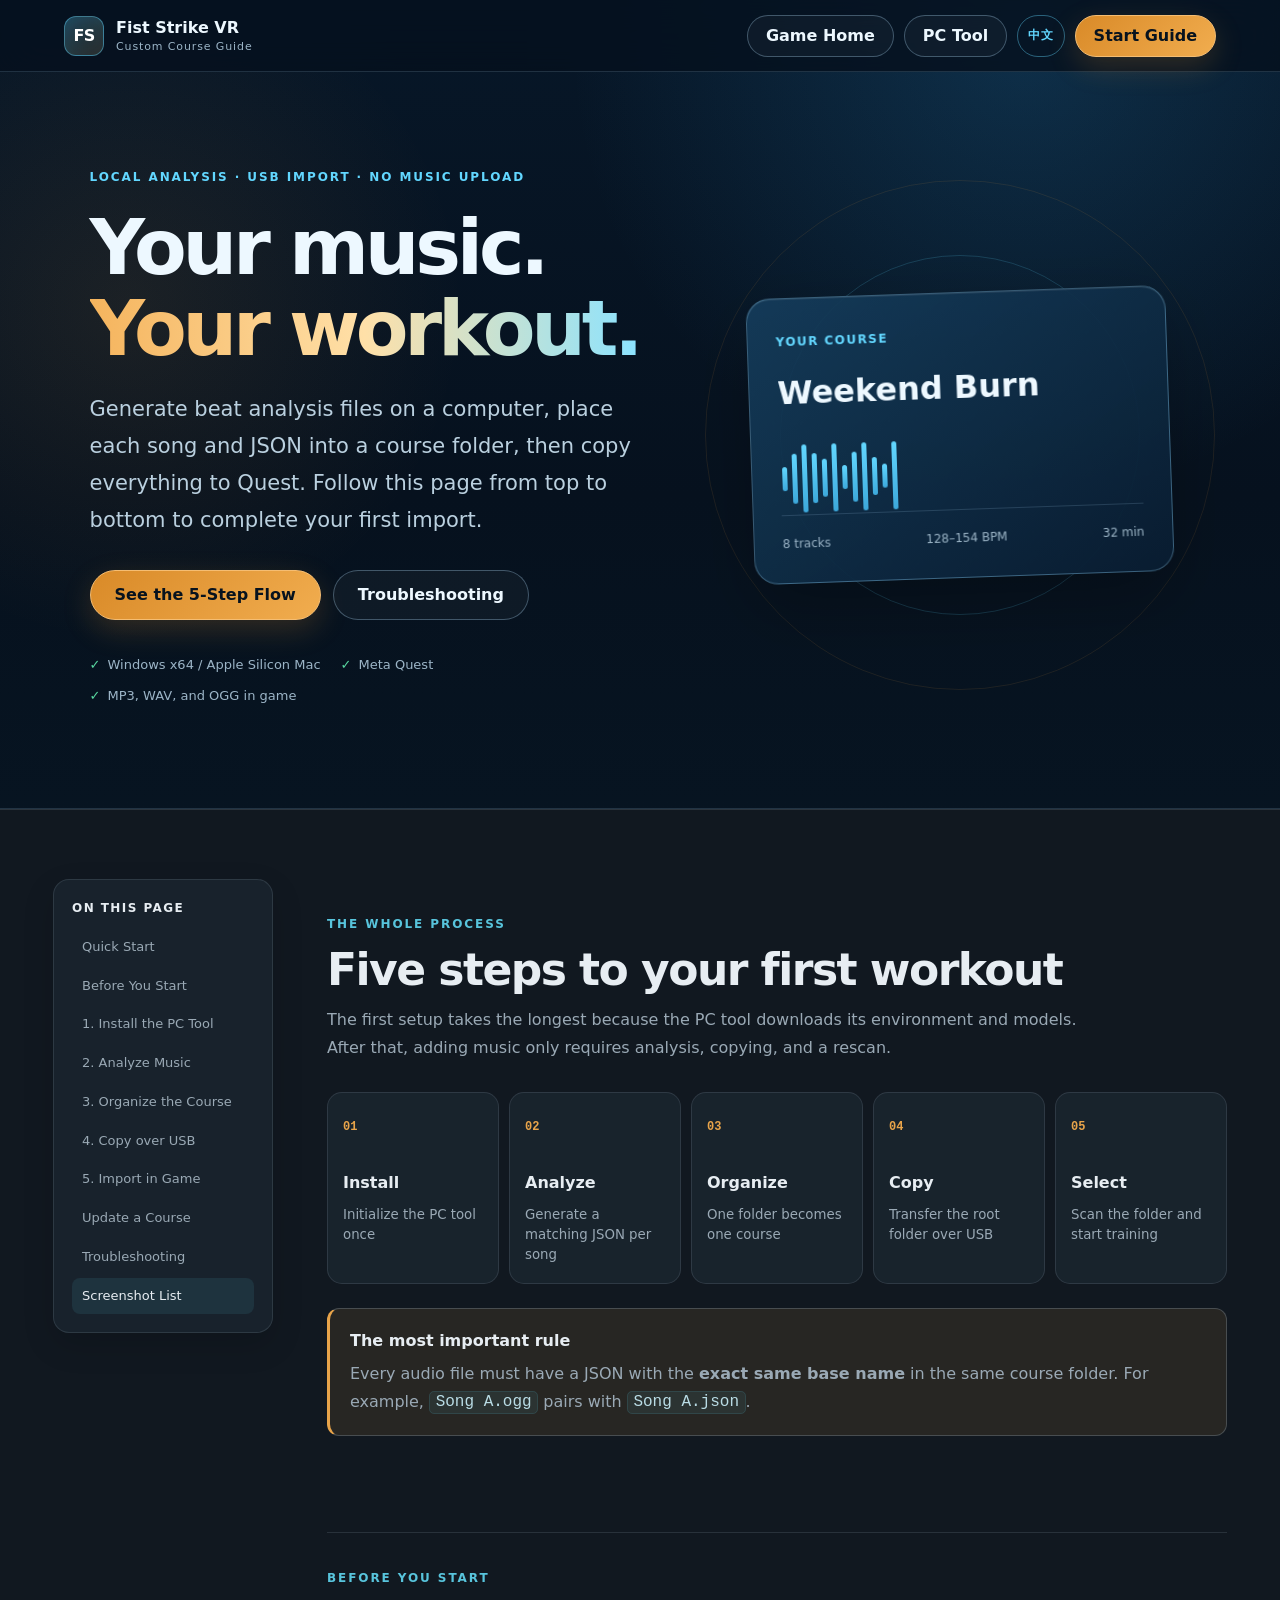
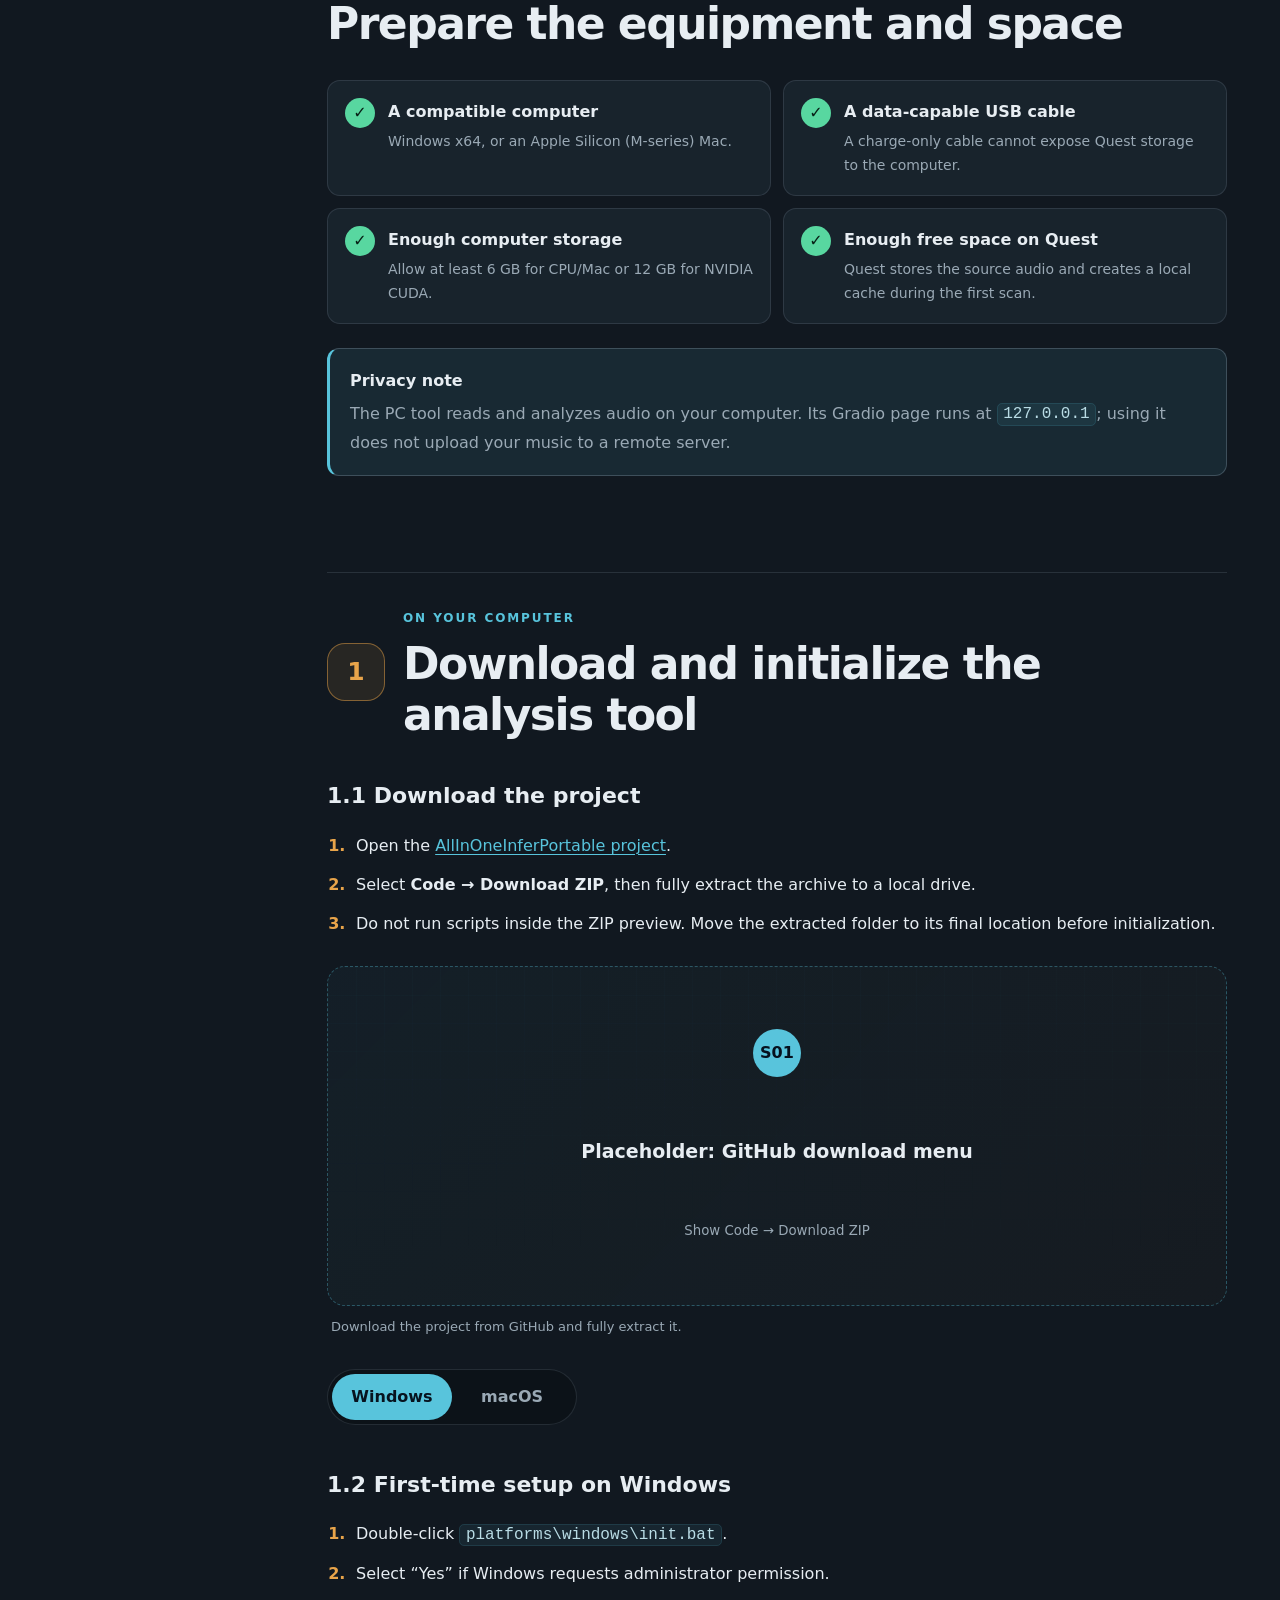
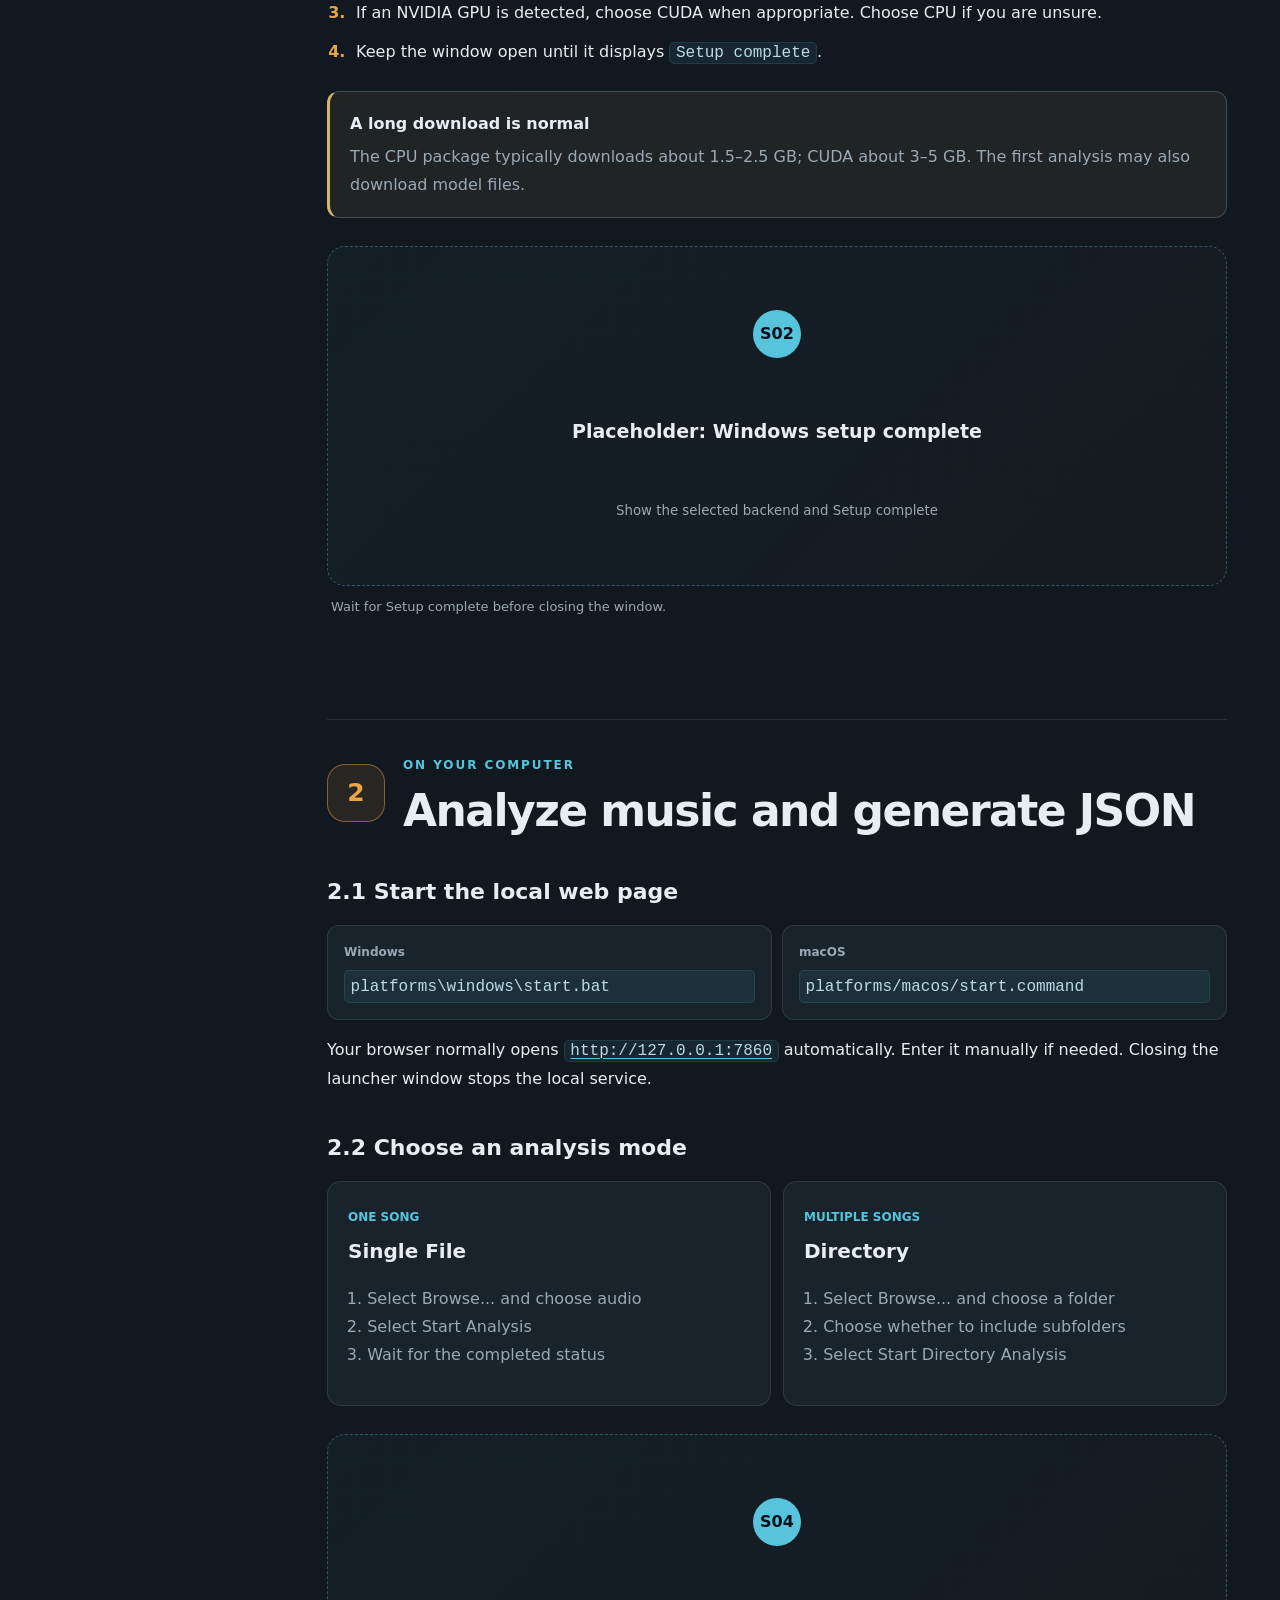
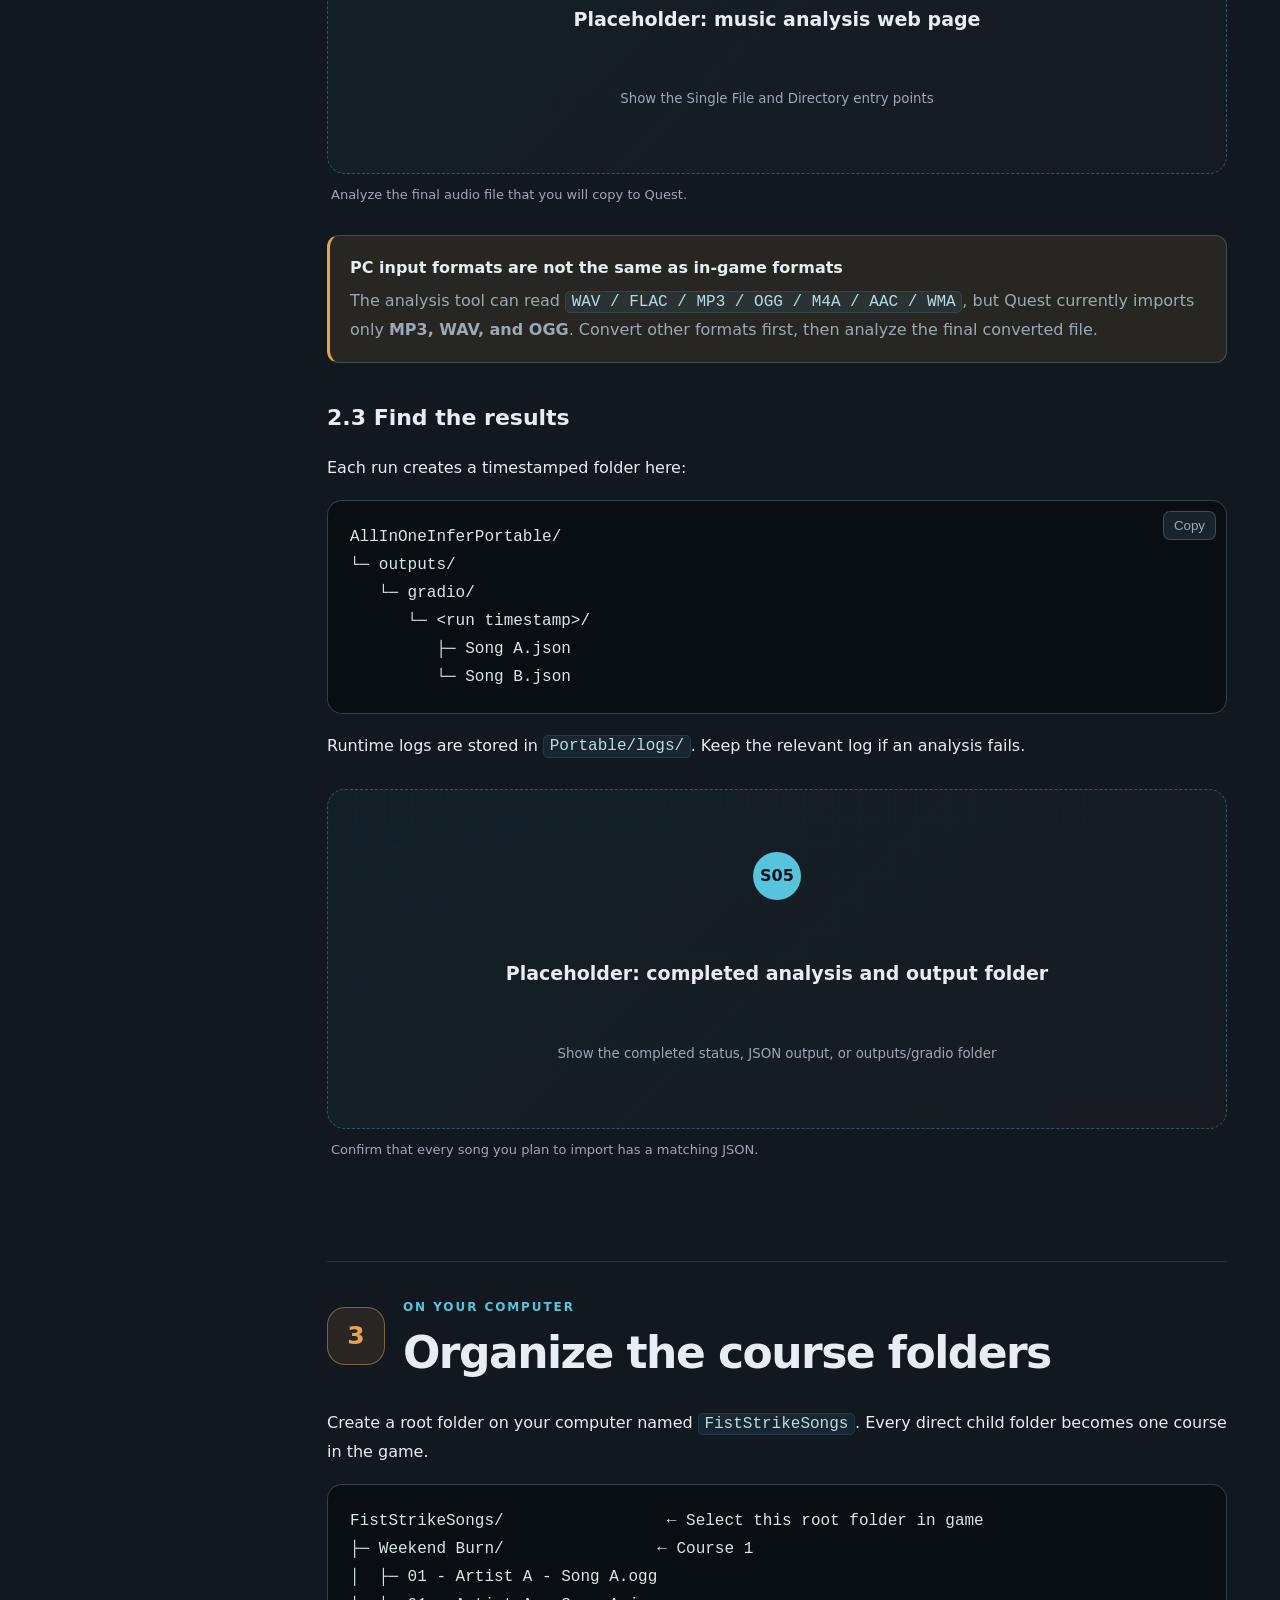
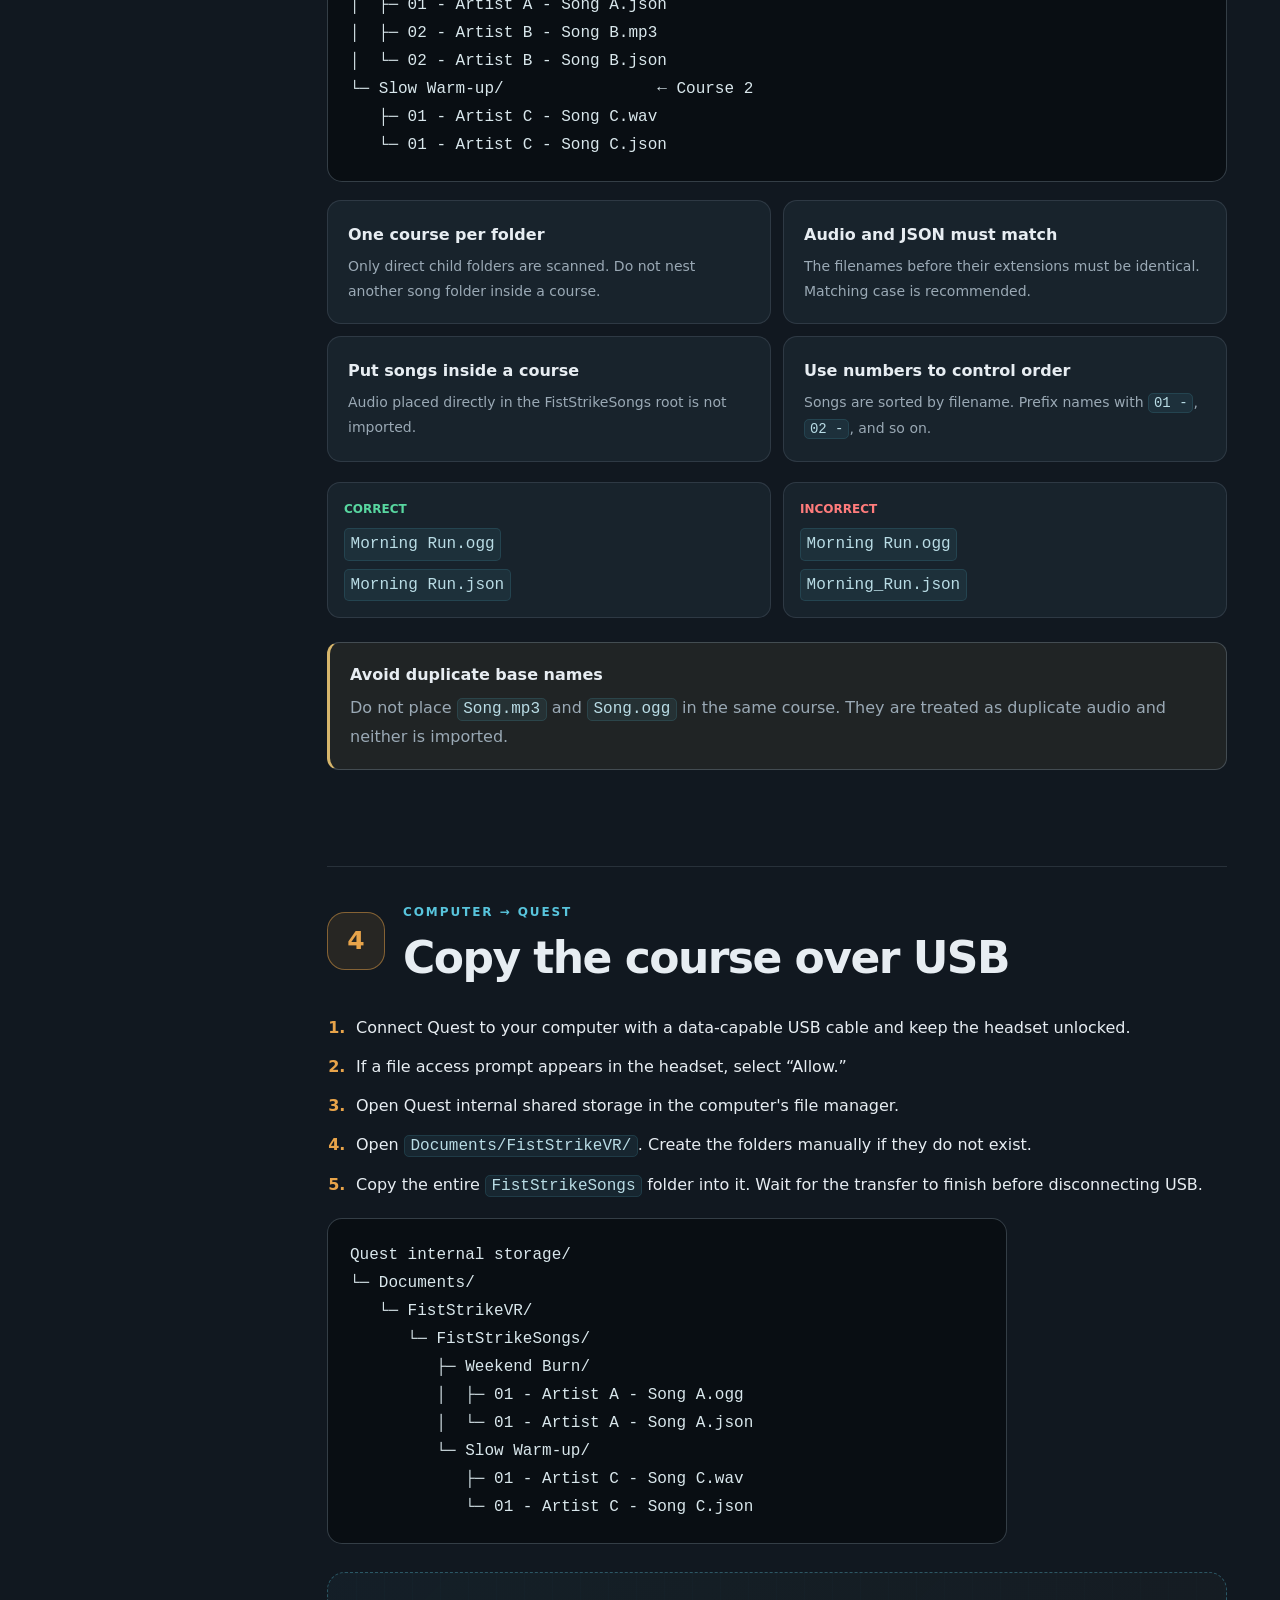
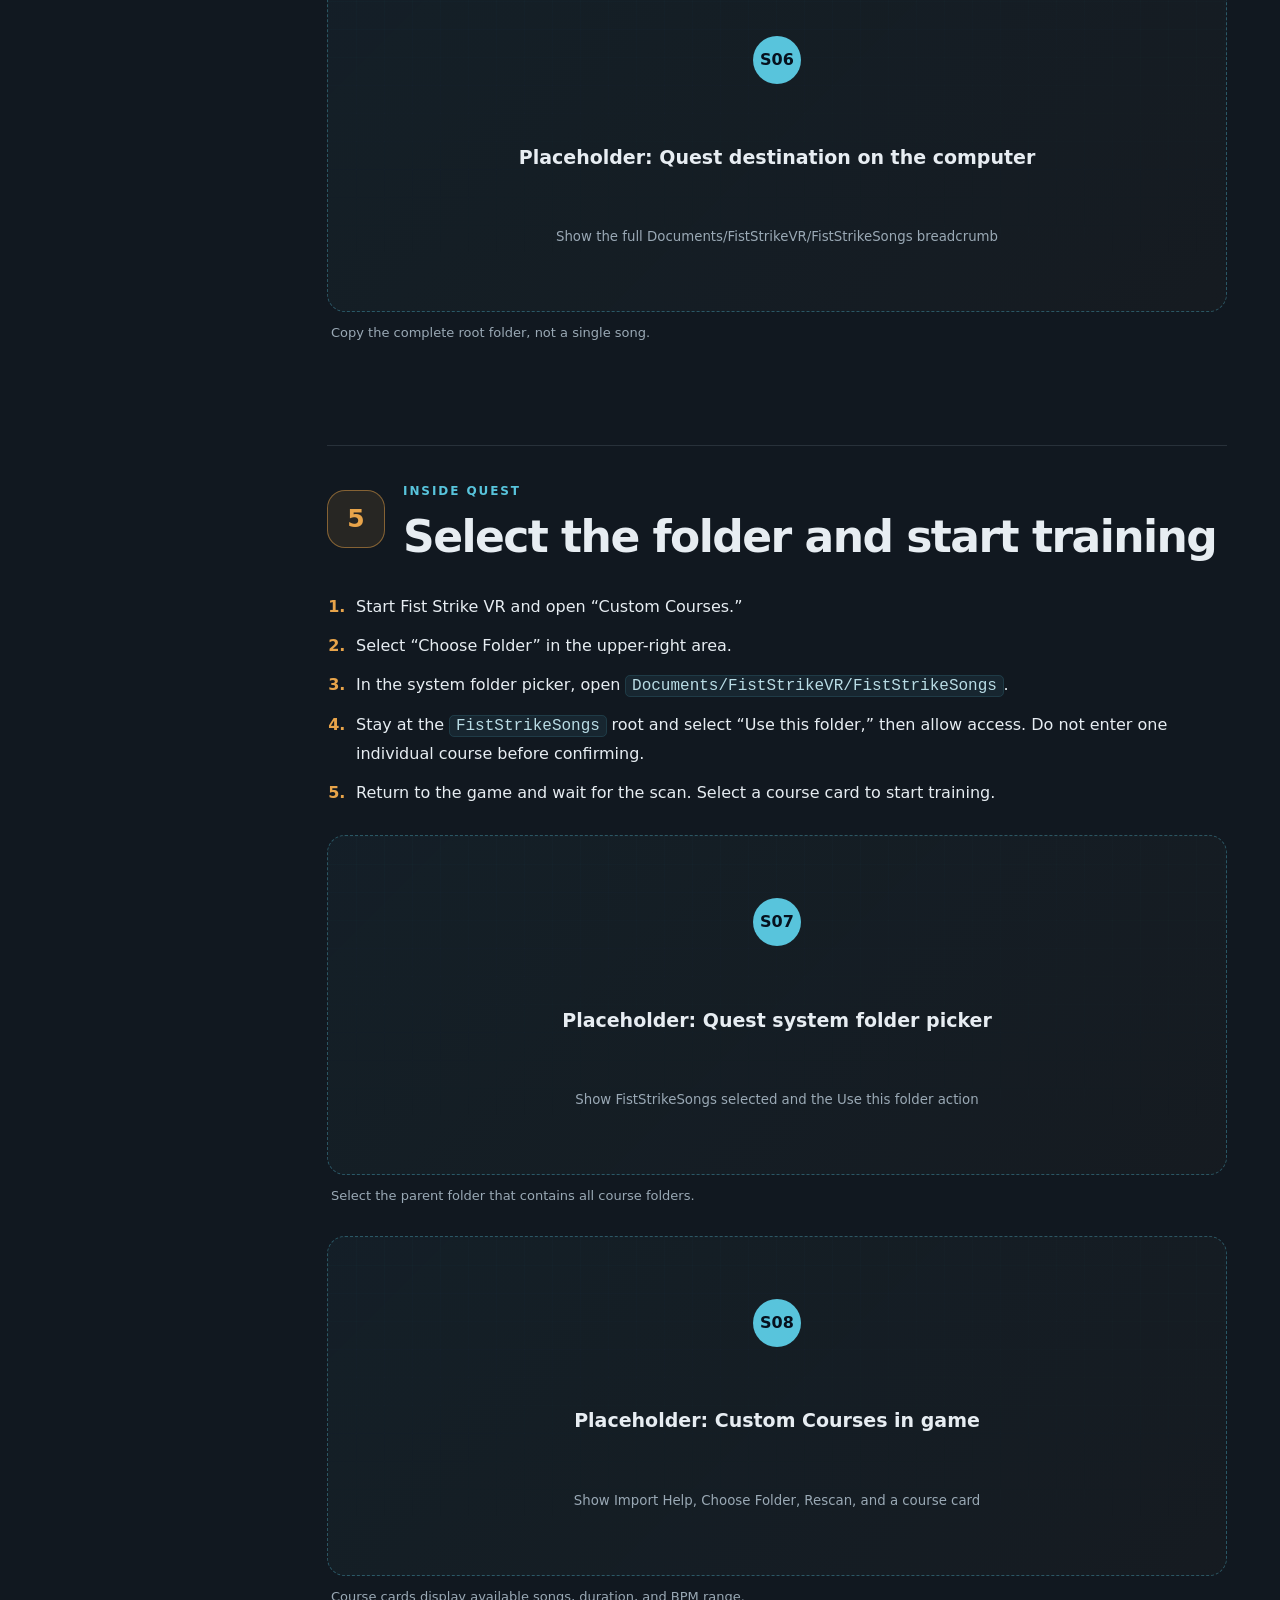
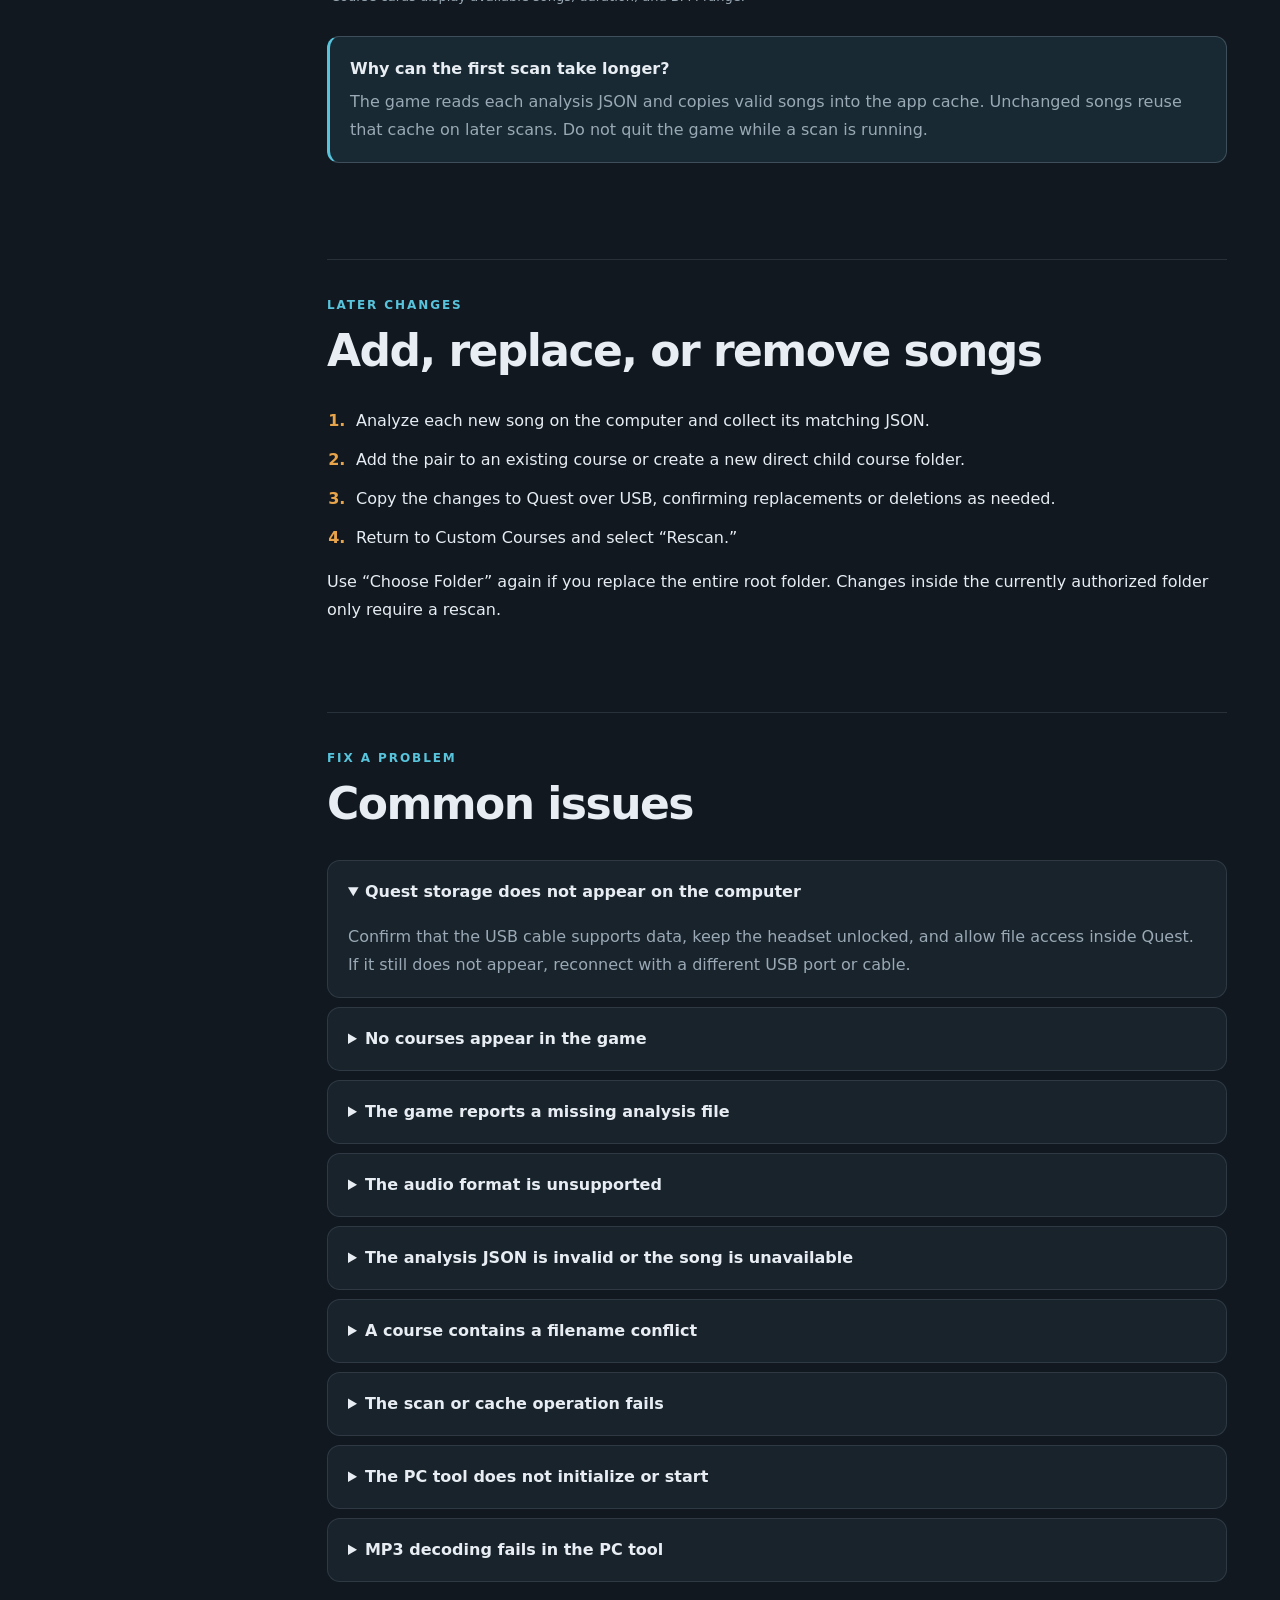
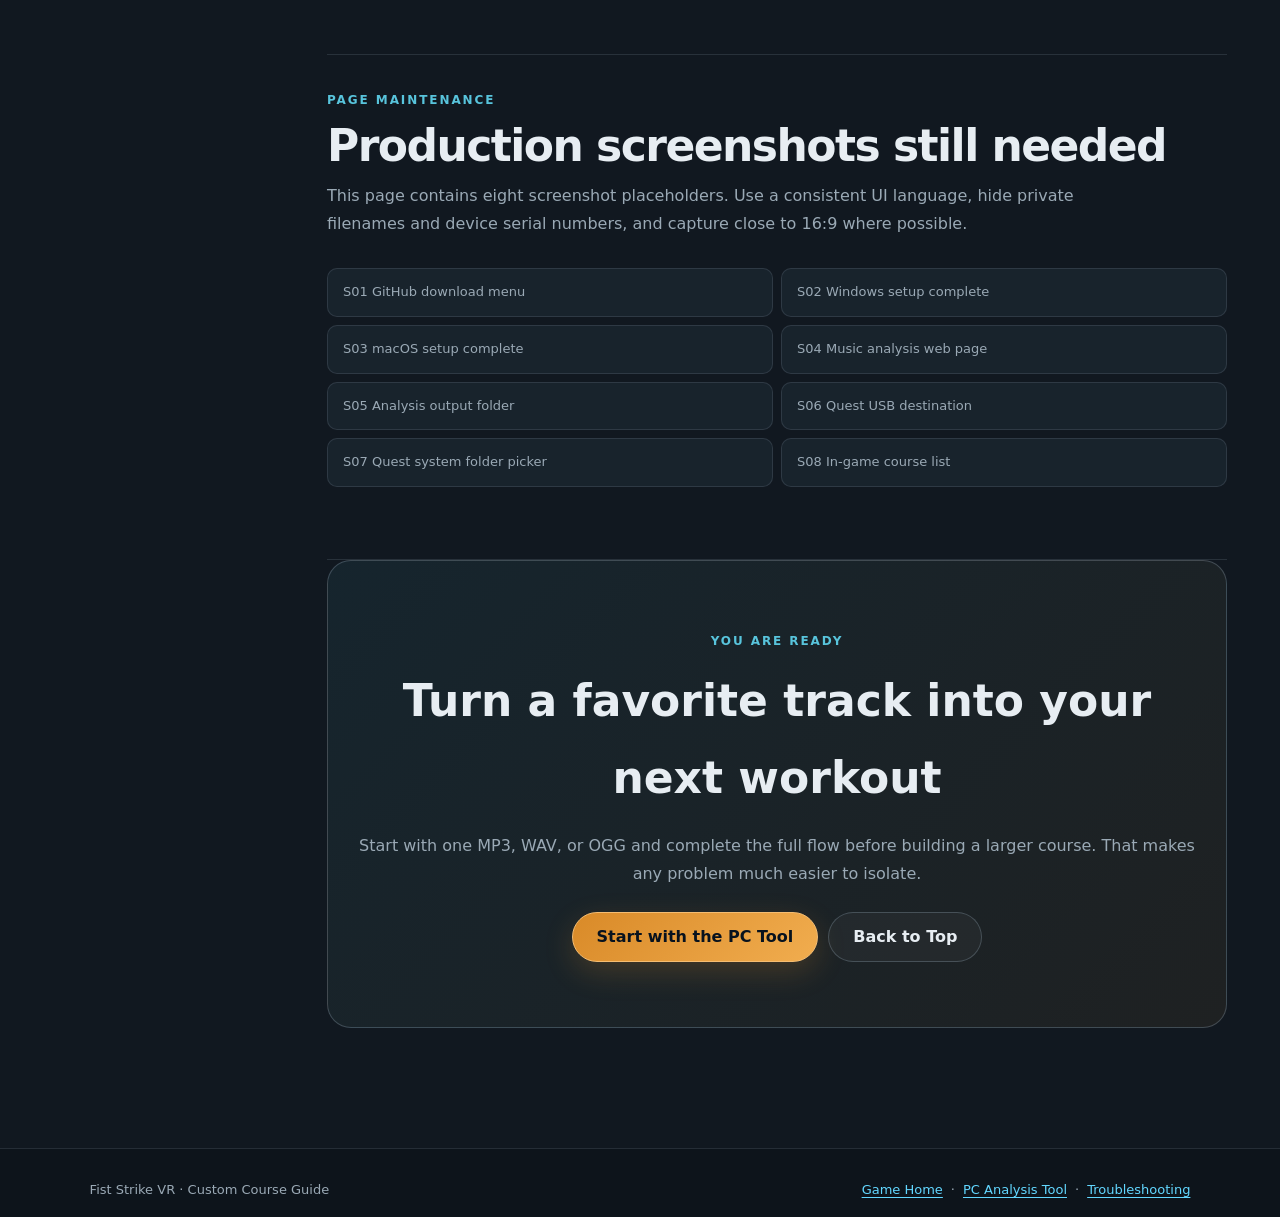
==== docs/diy/index.html @ 5584b910 "更换目录名" ====
<!doctype html>
<html lang="en">
<head>
  <meta charset="utf-8">
  <meta name="viewport" content="width=device-width, initial-scale=1">
  <meta name="theme-color" content="#071728">
  <meta name="description" content="The complete Fist Strike VR custom course guide: analyze music on a computer, organize a course, copy it to Quest over USB, and start training.">
  <meta property="og:title" content="Fist Strike VR Custom Course Guide">
  <meta property="og:description" content="Turn your own music into a Fist Strike VR boxing workout.">
  <meta property="og:type" content="website">
  <meta property="og:url" content="https://vic-gz.github.io/fsvr/diy/">
  <link rel="canonical" href="https://vic-gz.github.io/fsvr/diy/">
  <link rel="alternate" hreflang="en" href="https://vic-gz.github.io/fsvr/diy/">
  <link rel="alternate" hreflang="zh-CN" href="https://vic-gz.github.io/fsvr/diy/zh/">
  <link rel="alternate" hreflang="x-default" href="https://vic-gz.github.io/fsvr/diy/">
  <link rel="stylesheet" href="./styles.css">
  <noscript><style>.tab-panel[hidden]{display:block !important}.tab-list{display:none !important}</style></noscript>
  <title>Custom Course Guide · Fist Strike VR</title>
</head>
<body>
  <a class="skip-link" href="#main-content">Skip to content</a>

  <header class="site-header">
    <a class="brand" href="#top" aria-label="Back to the top">
      <span class="brand-mark" aria-hidden="true">FS</span>
      <span><strong>Fist Strike VR</strong><small>Custom Course Guide</small></span>
    </a>
    <nav class="header-actions" aria-label="Page actions">
      <a class="button button-ghost desktop-action" href="../">Game Home</a>
      <a class="button button-ghost desktop-action" href="https://github.com/vic-gz/AllInOneInferPortable" target="_blank" rel="noopener noreferrer">PC Tool</a>
      <a class="language-switch" href="./zh/" lang="zh-CN" hreflang="zh-CN" aria-label="切换到中文">中文</a>
      <a class="button button-primary" href="#quick-start">Start Guide</a>
    </nav>
  </header>

  <main id="main-content">
    <section class="hero" id="top">
      <div class="hero-copy">
        <span class="eyebrow">Local analysis · USB import · No music upload</span>
        <h1>Your music.<br><span>Your workout.</span></h1>
        <p>Generate beat analysis files on a computer, place each song and JSON into a course folder, then copy everything to Quest. Follow this page from top to bottom to complete your first import.</p>
        <div class="hero-actions">
          <a class="button button-primary button-large" href="#quick-start">See the 5-Step Flow</a>
          <a class="button button-ghost button-large" href="#troubleshooting">Troubleshooting</a>
        </div>
        <ul class="hero-facts" aria-label="Requirements">
          <li>Windows x64 / Apple Silicon Mac</li>
          <li>Meta Quest</li>
          <li>MP3, WAV, and OGG in game</li>
        </ul>
      </div>
      <div class="hero-visual" aria-hidden="true">
        <div class="orbit orbit-one"></div><div class="orbit orbit-two"></div>
        <div class="hero-card">
          <span class="hero-card-label">YOUR COURSE</span><strong>Weekend Burn</strong>
          <div class="waveform"><i></i><i></i><i></i><i></i><i></i><i></i><i></i><i></i><i></i><i></i><i></i><i></i></div>
          <div class="hero-card-meta"><span>8 tracks</span><span>128–154 BPM</span><span>32 min</span></div>
        </div>
      </div>
    </section>

    <div class="page-shell">
      <aside class="toc" aria-label="Guide contents">
        <p class="toc-title">ON THIS PAGE</p>
        <a href="#quick-start">Quick Start</a><a href="#prepare">Before You Start</a>
        <a href="#install">1. Install the PC Tool</a><a href="#analyze">2. Analyze Music</a>
        <a href="#organize">3. Organize the Course</a><a href="#usb">4. Copy over USB</a>
        <a href="#quest">5. Import in Game</a><a href="#update">Update a Course</a>
        <a href="#troubleshooting">Troubleshooting</a><a href="#screenshots">Screenshot List</a>
      </aside>

      <article class="guide">
        <section class="guide-section" id="quick-start">
          <div class="section-heading">
            <span class="section-kicker">The whole process</span><h2>Five steps to your first workout</h2>
            <p>The first setup takes the longest because the PC tool downloads its environment and models. After that, adding music only requires analysis, copying, and a rescan.</p>
          </div>
          <ol class="flow-grid">
            <li><span>01</span><strong>Install</strong><small>Initialize the PC tool once</small></li>
            <li><span>02</span><strong>Analyze</strong><small>Generate a matching JSON per song</small></li>
            <li><span>03</span><strong>Organize</strong><small>One folder becomes one course</small></li>
            <li><span>04</span><strong>Copy</strong><small>Transfer the root folder over USB</small></li>
            <li><span>05</span><strong>Select</strong><small>Scan the folder and start training</small></li>
          </ol>
          <div class="callout callout-important"><strong>The most important rule</strong><p>Every audio file must have a JSON with the <b>exact same base name</b> in the same course folder. For example, <code>Song A.ogg</code> pairs with <code>Song A.json</code>.</p></div>
        </section>

        <section class="guide-section" id="prepare">
          <div class="section-heading"><span class="section-kicker">Before you start</span><h2>Prepare the equipment and space</h2></div>
          <div class="check-grid">
            <div class="check-card"><span>✓</span><div><strong>A compatible computer</strong><p>Windows x64, or an Apple Silicon (M-series) Mac.</p></div></div>
            <div class="check-card"><span>✓</span><div><strong>A data-capable USB cable</strong><p>A charge-only cable cannot expose Quest storage to the computer.</p></div></div>
            <div class="check-card"><span>✓</span><div><strong>Enough computer storage</strong><p>Allow at least 6 GB for CPU/Mac or 12 GB for NVIDIA CUDA.</p></div></div>
            <div class="check-card"><span>✓</span><div><strong>Enough free space on Quest</strong><p>Quest stores the source audio and creates a local cache during the first scan.</p></div></div>
          </div>
          <div class="callout"><strong>Privacy note</strong><p>The PC tool reads and analyzes audio on your computer. Its Gradio page runs at <code>127.0.0.1</code>; using it does not upload your music to a remote server.</p></div>
        </section>

        <section class="guide-section" id="install">
          <div class="section-heading numbered-heading"><span class="step-number">1</span><div><span class="section-kicker">On your computer</span><h2>Download and initialize the analysis tool</h2></div></div>
          <h3>1.1 Download the project</h3>
          <ol class="steps">
            <li>Open the <a href="https://github.com/vic-gz/AllInOneInferPortable" target="_blank" rel="noopener noreferrer">AllInOneInferPortable project</a>.</li>
            <li>Select <b>Code → Download ZIP</b>, then fully extract the archive to a local drive.</li>
            <li>Do not run scripts inside the ZIP preview. Move the extracted folder to its final location before initialization.</li>
          </ol>
          <figure class="shot-placeholder" data-shot="S01"><div><span>S01</span><strong>Placeholder: GitHub download menu</strong><small>Show Code → Download ZIP</small></div><figcaption>Download the project from GitHub and fully extract it.</figcaption></figure>

          <div class="platform-tabs" data-tabs>
            <div class="tab-list" role="tablist" aria-label="Choose a computer platform">
              <button class="tab-button is-active" type="button" role="tab" aria-selected="true" data-tab="windows">Windows</button>
              <button class="tab-button" type="button" role="tab" aria-selected="false" data-tab="macos">macOS</button>
            </div>
            <div class="tab-panel is-active" role="tabpanel" data-panel="windows">
              <h3>1.2 First-time setup on Windows</h3>
              <ol class="steps">
                <li>Double-click <code>platforms\windows\init.bat</code>.</li>
                <li>Select “Yes” if Windows requests administrator permission.</li>
                <li>If an NVIDIA GPU is detected, choose CUDA when appropriate. Choose CPU if you are unsure.</li>
                <li>Keep the window open until it displays <code>Setup complete</code>.</li>
              </ol>
              <div class="callout callout-warning"><strong>A long download is normal</strong><p>The CPU package typically downloads about 1.5–2.5 GB; CUDA about 3–5 GB. The first analysis may also download model files.</p></div>
              <figure class="shot-placeholder" data-shot="S02"><div><span>S02</span><strong>Placeholder: Windows setup complete</strong><small>Show the selected backend and Setup complete</small></div><figcaption>Wait for Setup complete before closing the window.</figcaption></figure>
            </div>
            <div class="tab-panel" role="tabpanel" data-panel="macos" hidden>
              <h3>1.2 First-time setup on macOS</h3>
              <p>Only Apple Silicon (M-series) Macs are supported. Open Terminal in the project folder and run:</p>
              <div class="code-block"><pre><code>chmod +x platforms/macos/init.command platforms/macos/start.command
./platforms/macos/init.command</code></pre><button class="copy-button" type="button" data-copy>Copy</button></div>
              <p>If Gatekeeper blocks the script, right-click <code>init.command</code> in Finder, select “Open,” and confirm once. Wait for <code>Setup complete</code>.</p>
              <figure class="shot-placeholder" data-shot="S03"><div><span>S03</span><strong>Placeholder: macOS setup complete</strong><small>Show the Terminal command and Setup complete</small></div><figcaption>Apple Silicon Macs use MPS acceleration when available.</figcaption></figure>
            </div>
          </div>
        </section>

        <section class="guide-section" id="analyze">
          <div class="section-heading numbered-heading"><span class="step-number">2</span><div><span class="section-kicker">On your computer</span><h2>Analyze music and generate JSON</h2></div></div>
          <h3>2.1 Start the local web page</h3>
          <div class="command-grid"><div><span>Windows</span><code>platforms\windows\start.bat</code></div><div><span>macOS</span><code>platforms/macos/start.command</code></div></div>
          <p>Your browser normally opens <a href="http://127.0.0.1:7860" target="_blank" rel="noopener noreferrer"><code>http://127.0.0.1:7860</code></a> automatically. Enter it manually if needed. Closing the launcher window stops the local service.</p>
          <h3>2.2 Choose an analysis mode</h3>
          <div class="choice-grid">
            <div class="choice-card"><span>ONE SONG</span><h4>Single File</h4><ol><li>Select Browse... and choose audio</li><li>Select Start Analysis</li><li>Wait for the completed status</li></ol></div>
            <div class="choice-card"><span>MULTIPLE SONGS</span><h4>Directory</h4><ol><li>Select Browse... and choose a folder</li><li>Choose whether to include subfolders</li><li>Select Start Directory Analysis</li></ol></div>
          </div>
          <figure class="shot-placeholder" data-shot="S04"><div><span>S04</span><strong>Placeholder: music analysis web page</strong><small>Show the Single File and Directory entry points</small></div><figcaption>Analyze the final audio file that you will copy to Quest.</figcaption></figure>
          <div class="callout callout-important"><strong>PC input formats are not the same as in-game formats</strong><p>The analysis tool can read <code>WAV / FLAC / MP3 / OGG / M4A / AAC / WMA</code>, but Quest currently imports only <b>MP3, WAV, and OGG</b>. Convert other formats first, then analyze the final converted file.</p></div>
          <h3>2.3 Find the results</h3>
          <p>Each run creates a timestamped folder here:</p>
          <div class="code-block"><pre><code>AllInOneInferPortable/
└─ outputs/
   └─ gradio/
      └─ &lt;run timestamp&gt;/
         ├─ Song A.json
         └─ Song B.json</code></pre><button class="copy-button" type="button" data-copy>Copy</button></div>
          <p>Runtime logs are stored in <code>Portable/logs/</code>. Keep the relevant log if an analysis fails.</p>
          <figure class="shot-placeholder" data-shot="S05"><div><span>S05</span><strong>Placeholder: completed analysis and output folder</strong><small>Show the completed status, JSON output, or outputs/gradio folder</small></div><figcaption>Confirm that every song you plan to import has a matching JSON.</figcaption></figure>
        </section>

        <section class="guide-section" id="organize">
          <div class="section-heading numbered-heading"><span class="step-number">3</span><div><span class="section-kicker">On your computer</span><h2>Organize the course folders</h2></div></div>
          <p>Create a root folder on your computer named <code>FistStrikeSongs</code>. Every direct child folder becomes one course in the game.</p>
          <div class="tree-card" aria-label="Correct course folder example"><pre><code>FistStrikeSongs/                 ← Select this root folder in game
├─ Weekend Burn/                ← Course 1
│  ├─ 01 - Artist A - Song A.ogg
│  ├─ 01 - Artist A - Song A.json
│  ├─ 02 - Artist B - Song B.mp3
│  └─ 02 - Artist B - Song B.json
└─ Slow Warm-up/                ← Course 2
   ├─ 01 - Artist C - Song C.wav
   └─ 01 - Artist C - Song C.json</code></pre></div>
          <div class="rules-grid">
            <div><b>One course per folder</b><p>Only direct child folders are scanned. Do not nest another song folder inside a course.</p></div>
            <div><b>Audio and JSON must match</b><p>The filenames before their extensions must be identical. Matching case is recommended.</p></div>
            <div><b>Put songs inside a course</b><p>Audio placed directly in the FistStrikeSongs root is not imported.</p></div>
            <div><b>Use numbers to control order</b><p>Songs are sorted by filename. Prefix names with <code>01 -</code>, <code>02 -</code>, and so on.</p></div>
          </div>
          <div class="compare-grid"><div class="compare good"><span>CORRECT</span><code>Morning Run.ogg</code><code>Morning Run.json</code></div><div class="compare bad"><span>INCORRECT</span><code>Morning Run.ogg</code><code>Morning_Run.json</code></div></div>
          <div class="callout callout-warning"><strong>Avoid duplicate base names</strong><p>Do not place <code>Song.mp3</code> and <code>Song.ogg</code> in the same course. They are treated as duplicate audio and neither is imported.</p></div>
        </section>

        <section class="guide-section" id="usb">
          <div class="section-heading numbered-heading"><span class="step-number">4</span><div><span class="section-kicker">Computer → Quest</span><h2>Copy the course over USB</h2></div></div>
          <ol class="steps">
            <li>Connect Quest to your computer with a data-capable USB cable and keep the headset unlocked.</li>
            <li>If a file access prompt appears in the headset, select “Allow.”</li>
            <li>Open Quest internal shared storage in the computer's file manager.</li>
            <li>Open <code>Documents/FistStrikeVR/</code>. Create the folders manually if they do not exist.</li>
            <li>Copy the entire <code>FistStrikeSongs</code> folder into it. Wait for the transfer to finish before disconnecting USB.</li>
          </ol>
          <div class="tree-card compact" aria-label="Target folder on Quest"><pre><code>Quest internal storage/
└─ Documents/
   └─ FistStrikeVR/
      └─ FistStrikeSongs/
         ├─ Weekend Burn/
         │  ├─ 01 - Artist A - Song A.ogg
         │  └─ 01 - Artist A - Song A.json
         └─ Slow Warm-up/
            ├─ 01 - Artist C - Song C.wav
            └─ 01 - Artist C - Song C.json</code></pre></div>
          <figure class="shot-placeholder" data-shot="S06"><div><span>S06</span><strong>Placeholder: Quest destination on the computer</strong><small>Show the full Documents/FistStrikeVR/FistStrikeSongs breadcrumb</small></div><figcaption>Copy the complete root folder, not a single song.</figcaption></figure>
        </section>

        <section class="guide-section" id="quest">
          <div class="section-heading numbered-heading"><span class="step-number">5</span><div><span class="section-kicker">Inside Quest</span><h2>Select the folder and start training</h2></div></div>
          <ol class="steps">
            <li>Start Fist Strike VR and open “Custom Courses.”</li>
            <li>Select “Choose Folder” in the upper-right area.</li>
            <li>In the system folder picker, open <code>Documents/FistStrikeVR/FistStrikeSongs</code>.</li>
            <li>Stay at the <code>FistStrikeSongs</code> root and select “Use this folder,” then allow access. Do not enter one individual course before confirming.</li>
            <li>Return to the game and wait for the scan. Select a course card to start training.</li>
          </ol>
          <figure class="shot-placeholder" data-shot="S07"><div><span>S07</span><strong>Placeholder: Quest system folder picker</strong><small>Show FistStrikeSongs selected and the Use this folder action</small></div><figcaption>Select the parent folder that contains all course folders.</figcaption></figure>
          <figure class="shot-placeholder" data-shot="S08"><div><span>S08</span><strong>Placeholder: Custom Courses in game</strong><small>Show Import Help, Choose Folder, Rescan, and a course card</small></div><figcaption>Course cards display available songs, duration, and BPM range.</figcaption></figure>
          <div class="callout"><strong>Why can the first scan take longer?</strong><p>The game reads each analysis JSON and copies valid songs into the app cache. Unchanged songs reuse that cache on later scans. Do not quit the game while a scan is running.</p></div>
        </section>

        <section class="guide-section" id="update">
          <div class="section-heading"><span class="section-kicker">Later changes</span><h2>Add, replace, or remove songs</h2></div>
          <ol class="steps"><li>Analyze each new song on the computer and collect its matching JSON.</li><li>Add the pair to an existing course or create a new direct child course folder.</li><li>Copy the changes to Quest over USB, confirming replacements or deletions as needed.</li><li>Return to Custom Courses and select “Rescan.”</li></ol>
          <p>Use “Choose Folder” again if you replace the entire root folder. Changes inside the currently authorized folder only require a rescan.</p>
        </section>

        <section class="guide-section" id="troubleshooting">
          <div class="section-heading"><span class="section-kicker">Fix a problem</span><h2>Common issues</h2></div>
          <div class="faq-list">
            <details open><summary>Quest storage does not appear on the computer</summary><div><p>Confirm that the USB cable supports data, keep the headset unlocked, and allow file access inside Quest. If it still does not appear, reconnect with a different USB port or cable.</p></div></details>
            <details><summary>No courses appear in the game</summary><div><p>Confirm that you selected the <code>FistStrikeSongs</code> root and that it contains at least one direct child course folder. Songs at the root and deeper nested folders are not scanned.</p></div></details>
            <details><summary>The game reports a missing analysis file</summary><div><p>Audio and JSON must be in the same course folder with exactly matching base names. For example, <code>Song.mp3</code> must pair with <code>Song.json</code>.</p></div></details>
            <details><summary>The audio format is unsupported</summary><div><p>Quest currently supports MP3, WAV, and OGG. Convert the source audio to one of these formats, then generate a new JSON from the converted file.</p></div></details>
            <details><summary>The analysis JSON is invalid or the song is unavailable</summary><div><p>Delete the old JSON and analyze the audio again with the latest PC tool. Do not edit JSON manually. Generate a new JSON whenever the audio file changes.</p></div></details>
            <details><summary>A course contains a filename conflict</summary><div><p>Two audio files cannot share one base name, even with different formats. Rename the audio files and generate new matching JSON files.</p></div></details>
            <details><summary>The scan or cache operation fails</summary><div><p>Check free space on Quest, confirm the USB copy completed, and scan again. If needed, test with a smaller course first.</p></div></details>
            <details><summary>The PC tool does not initialize or start</summary><div><p>Run the platform's initialization script again, then check your network, disk space, and <code>Portable/logs/</code>. For WinError 5, check UAC, Windows Security, and antivirus software. On macOS, run <code>chmod +x platforms/macos/*.command</code> again.</p></div></details>
            <details><summary>MP3 decoding fails in the PC tool</summary><div><p>Install FFmpeg, or convert the audio to WAV/OGG before analyzing it. Do not download individual DLL files from unofficial websites.</p></div></details>
          </div>
        </section>

        <section class="guide-section screenshot-section" id="screenshots">
          <div class="section-heading"><span class="section-kicker">Page maintenance</span><h2>Production screenshots still needed</h2><p>This page contains eight screenshot placeholders. Use a consistent UI language, hide private filenames and device serial numbers, and capture close to 16:9 where possible.</p></div>
          <div class="shot-list"><span>S01 GitHub download menu</span><span>S02 Windows setup complete</span><span>S03 macOS setup complete</span><span>S04 Music analysis web page</span><span>S05 Analysis output folder</span><span>S06 Quest USB destination</span><span>S07 Quest system folder picker</span><span>S08 In-game course list</span></div>
        </section>

        <section class="guide-section final-cta">
          <span class="section-kicker">You are ready</span><h2>Turn a favorite track into your next workout</h2>
          <p>Start with one MP3, WAV, or OGG and complete the full flow before building a larger course. That makes any problem much easier to isolate.</p>
          <div><a class="button button-primary button-large" href="#install">Start with the PC Tool</a><a class="button button-ghost button-large" href="#top">Back to Top</a></div>
        </section>
      </article>
    </div>
  </main>

  <footer class="site-footer">
    <p>Fist Strike VR · Custom Course Guide</p>
    <p><a href="../">Game Home</a><span>·</span><a href="https://github.com/vic-gz/AllInOneInferPortable" target="_blank" rel="noopener noreferrer">PC Analysis Tool</a><span>·</span><a href="#troubleshooting">Troubleshooting</a></p>
  </footer>
  <script src="./app.js" defer></script>
</body>
</html>
---- docs/diy/styles.css ----
:root {
  color-scheme: dark;
  --bg: #06111e;
  --bg-soft: #0a1b2d;
  --panel: rgba(14, 36, 59, 0.78);
  --panel-strong: #0d2740;
  --line: rgba(173, 218, 244, 0.16);
  --line-strong: rgba(173, 218, 244, 0.32);
  --text: #edf8ff;
  --muted: #9cb5c7;
  --cyan: #62d7ff;
  --cyan-soft: rgba(98, 215, 255, 0.13);
  --orange: #f4aa48;
  --orange-soft: rgba(244, 170, 72, 0.13);
  --green: #58d7a0;
  --red: #ff7c7c;
  --radius: 18px;
  --shadow: 0 24px 70px rgba(0, 0, 0, 0.28);
  font-family: Inter, "PingFang SC", "Microsoft YaHei", system-ui, -apple-system, BlinkMacSystemFont, "Segoe UI", sans-serif;
}

* { box-sizing: border-box; }
html { scroll-behavior: smooth; scroll-padding-top: 88px; }
body { margin: 0; color: var(--text); background: var(--bg); line-height: 1.75; }
body::before { content: ""; position: fixed; inset: 0; z-index: -2; background: radial-gradient(circle at 80% 5%, rgba(40, 136, 196, 0.22), transparent 34%), radial-gradient(circle at 10% 34%, rgba(244, 170, 72, 0.09), transparent 26%), linear-gradient(180deg, #071728 0%, #06111e 55%, #071522 100%); }
a { color: var(--cyan); text-decoration-thickness: 1px; text-underline-offset: 3px; }
a:hover { color: #a9ecff; }
code, pre { font-family: "Cascadia Code", "SFMono-Regular", Consolas, monospace; }
code { color: #b9eaff; background: rgba(88, 181, 224, 0.1); border: 1px solid rgba(88, 181, 224, 0.13); border-radius: 5px; padding: .08em .35em; }
pre code { padding: 0; border: 0; background: transparent; color: #d7efff; }
.skip-link { position: fixed; left: 16px; top: -80px; z-index: 100; padding: 10px 16px; border-radius: 8px; background: var(--text); color: var(--bg); transition: top .2s; }
.skip-link:focus { top: 16px; }

.site-header { position: sticky; top: 0; z-index: 50; height: 72px; display: flex; align-items: center; justify-content: space-between; padding: 0 clamp(20px, 5vw, 72px); background: rgba(6, 17, 30, 0.82); border-bottom: 1px solid var(--line); backdrop-filter: blur(18px); }
.brand { display: flex; gap: 12px; align-items: center; color: var(--text); text-decoration: none; line-height: 1.2; }
.brand-mark { display: grid; place-items: center; width: 40px; height: 40px; border: 1px solid rgba(98, 215, 255, .45); border-radius: 12px; background: linear-gradient(145deg, rgba(98, 215, 255, .25), rgba(244, 170, 72, .14)); color: #fff; font-weight: 850; letter-spacing: -.04em; box-shadow: inset 0 0 22px rgba(98, 215, 255, .08); }
.brand strong, .brand small { display: block; }
.brand small { margin-top: 3px; color: var(--muted); font-size: 11px; letter-spacing: .08em; }
.header-actions { display: flex; gap: 10px; }
.language-switch { display: inline-grid; place-items: center; min-width: 42px; height: 42px; padding: 0 10px; color: var(--cyan); border: 1px solid rgba(98, 215, 255, .4); border-radius: 999px; font-size: 12px; font-weight: 850; letter-spacing: .06em; text-decoration: none; }
.language-switch:hover { color: var(--bg); background: var(--cyan); }
.button { display: inline-flex; align-items: center; justify-content: center; min-height: 42px; padding: 0 18px; border: 1px solid var(--line-strong); border-radius: 999px; color: var(--text); font-weight: 700; text-decoration: none; transition: transform .18s, border-color .18s, background .18s; }
.button:hover { transform: translateY(-1px); color: #fff; border-color: rgba(184, 231, 255, .55); }
.button-primary { background: linear-gradient(135deg, #d98a28, #f1ad4f); border-color: #f5bd72; color: #07121e; box-shadow: 0 10px 30px rgba(226, 145, 44, .2); }
.button-primary:hover { color: #07121e; background: linear-gradient(135deg, #e99937, #ffc16b); }
.button-ghost { background: rgba(255, 255, 255, .035); }
.button-large { min-height: 50px; padding-inline: 24px; }

.hero { position: relative; display: grid; grid-template-columns: minmax(0, 1.1fr) minmax(360px, .9fr); align-items: center; gap: 6vw; min-height: 640px; padding: 90px clamp(24px, 7vw, 110px) 100px; overflow: hidden; border-bottom: 1px solid var(--line); }
.hero-copy { max-width: 760px; }
.eyebrow, .section-kicker { color: var(--cyan); font-size: 12px; font-weight: 800; letter-spacing: .16em; text-transform: uppercase; }
.hero h1 { margin: 18px 0 22px; font-size: clamp(44px, 6vw, 82px); line-height: 1.05; letter-spacing: -.055em; }
.hero h1 span { color: transparent; background: linear-gradient(90deg, #f5b45d, #ffe0a8 50%, #8be3ff); background-clip: text; -webkit-background-clip: text; -webkit-text-fill-color: transparent; }
.hero-copy > p { max-width: 680px; color: #bad0df; font-size: clamp(17px, 1.7vw, 21px); }
.hero-actions { display: flex; flex-wrap: wrap; gap: 12px; margin-top: 32px; }
.hero-facts { display: flex; flex-wrap: wrap; gap: 8px 20px; padding: 0; margin: 34px 0 0; color: var(--muted); font-size: 13px; list-style: none; }
.hero-facts li::before { content: "✓"; margin-right: 7px; color: var(--green); font-weight: 800; }
.hero-visual { position: relative; display: grid; place-items: center; min-height: 390px; }
.orbit { position: absolute; border: 1px solid rgba(98, 215, 255, .18); border-radius: 50%; }
.orbit-one { width: 360px; height: 360px; }
.orbit-two { width: 510px; height: 510px; border-color: rgba(244, 170, 72, .1); }
.hero-card { position: relative; width: min(420px, 92%); padding: 28px; border: 1px solid rgba(160, 222, 255, .3); border-radius: 24px; background: linear-gradient(145deg, rgba(20, 60, 91, .92), rgba(8, 28, 48, .96)); box-shadow: var(--shadow), inset 0 1px rgba(255, 255, 255, .08); transform: rotate(-2deg); }
.hero-card-label { color: var(--cyan); font-size: 12px; font-weight: 800; letter-spacing: .12em; }
.hero-card strong { display: block; margin: 10px 0 22px; font-size: 32px; }
.waveform { display: flex; align-items: center; gap: 5px; height: 72px; padding: 0 2px; }
.waveform i { width: 5px; height: 34%; border-radius: 4px; background: linear-gradient(180deg, var(--cyan), #3ca8db); }
.waveform i:nth-child(2n) { height: 70%; }.waveform i:nth-child(3n) { height: 95%; }.waveform i:nth-child(5n) { height: 52%; }
.hero-card-meta { display: flex; justify-content: space-between; gap: 10px; padding-top: 18px; border-top: 1px solid var(--line); color: var(--muted); font-size: 12px; }

.page-shell { --panel: rgba(25, 36, 45, .96); --panel-strong: #202e39; --line: rgba(143, 163, 177, .18); --line-strong: rgba(143, 163, 177, .32); --text: #e7edf2; --muted: #9aa9b5; --cyan: #58c4dc; --cyan-soft: rgba(88, 196, 220, .1); --orange: #e8a44a; --orange-soft: rgba(232, 164, 74, .1); display: grid; grid-template-columns: 220px minmax(0, 900px); justify-content: center; gap: 54px; padding: 70px clamp(20px, 4vw, 70px) 120px; color: var(--text); background: #111820; box-shadow: inset 0 1px rgba(143, 163, 177, .2); }
.page-shell code { color: #b9dce5; background: rgba(88, 196, 220, .08); border-color: rgba(88, 196, 220, .13); }
.page-shell pre code { color: #d9e7ec; background: transparent; }
.toc { position: sticky; top: 100px; align-self: start; display: flex; flex-direction: column; gap: 2px; padding: 18px; border: 1px solid var(--line); border-radius: 16px; background: rgba(25, 36, 45, .94); box-shadow: 0 12px 32px rgba(0, 0, 0, .14); }
.toc-title { margin: 0 0 8px; color: var(--text); font-size: 12px; font-weight: 800; letter-spacing: .12em; }
.toc a { padding: 7px 10px; border-radius: 8px; color: var(--muted); font-size: 13px; text-decoration: none; }
.toc a:hover, .toc a.is-active { color: var(--text); background: var(--cyan-soft); }
.guide { min-width: 0; }
.guide-section { padding: 30px 0 72px; border-bottom: 1px solid var(--line); }
.section-heading { margin-bottom: 30px; }
.section-heading h2 { margin: 7px 0 10px; font-size: clamp(30px, 4vw, 44px); line-height: 1.18; letter-spacing: -.035em; }
.section-heading p { max-width: 760px; margin: 0; color: var(--muted); }
.numbered-heading { display: flex; align-items: center; gap: 18px; }
.numbered-heading h2 { margin-bottom: 0; }
.step-number { display: grid; place-items: center; flex: 0 0 58px; height: 58px; border: 1px solid rgba(244, 170, 72, .46); border-radius: 18px; color: var(--orange); background: var(--orange-soft); font-size: 25px; font-weight: 850; }
h3 { margin: 36px 0 14px; font-size: 22px; } h4 { margin: 4px 0 14px; font-size: 20px; }
.flow-grid { display: grid; grid-template-columns: repeat(5, 1fr); gap: 10px; padding: 0; list-style: none; }
.flow-grid li { min-height: 160px; padding: 18px 15px; border: 1px solid var(--line); border-radius: 15px; background: var(--panel); }
.flow-grid span { color: var(--orange); font: 800 12px/1 monospace; }.flow-grid strong, .flow-grid small { display: block; }.flow-grid strong { margin-top: 30px; }.flow-grid small { margin-top: 8px; color: var(--muted); line-height: 1.5; }
.callout { margin: 24px 0; padding: 18px 20px; border: 1px solid var(--line-strong); border-left: 3px solid var(--cyan); border-radius: 12px; background: var(--cyan-soft); }
.callout p { margin: 5px 0 0; color: var(--muted); }.callout-important { border-left-color: var(--orange); background: var(--orange-soft); }.callout-warning { border-left-color: #d7b66c; background: rgba(215, 182, 108, .08); }
.check-grid, .choice-grid, .rules-grid { display: grid; grid-template-columns: 1fr 1fr; gap: 12px; }
.check-card { display: flex; gap: 13px; padding: 17px; border: 1px solid var(--line); border-radius: 13px; background: var(--panel); }
.check-card > span { display: grid; place-items: center; flex: 0 0 30px; height: 30px; border-radius: 50%; color: #082016; background: var(--green); font-weight: 900; }.check-card p { margin: 3px 0 0; color: var(--muted); font-size: 14px; }
.steps { padding-left: 1.5em; }.steps li { margin: 11px 0; padding-left: 5px; }.steps li::marker { color: var(--orange); font-weight: 850; }
.platform-tabs { margin-top: 30px; }.tab-list { display: inline-flex; padding: 4px; border: 1px solid var(--line); border-radius: 999px; background: #0c1218; }.tab-button { min-width: 120px; padding: 9px 18px; border: 0; border-radius: 999px; color: var(--muted); background: transparent; font: inherit; font-weight: 800; cursor: pointer; }.tab-button.is-active { color: #07131f; background: var(--cyan); }.tab-panel { padding-top: 5px; }
.code-block, .tree-card { position: relative; margin: 18px 0; border: 1px solid var(--line-strong); border-radius: 15px; background: #090e13; overflow: auto; }
.code-block pre, .tree-card pre { margin: 0; padding: 22px; line-height: 1.75; }.copy-button { position: absolute; top: 10px; right: 10px; padding: 6px 10px; border: 1px solid var(--line-strong); border-radius: 7px; color: var(--muted); background: #18232c; cursor: pointer; }.copy-button:hover { color: var(--text); }
.command-grid { display: grid; grid-template-columns: 1fr 1fr; gap: 10px; }.command-grid > div { padding: 16px; border: 1px solid var(--line); border-radius: 12px; background: var(--panel); }.command-grid span { display: block; margin-bottom: 7px; color: var(--muted); font-size: 12px; font-weight: 800; }.command-grid code { display: block; overflow-wrap: anywhere; }
.choice-card, .rules-grid > div { padding: 20px; border: 1px solid var(--line); border-radius: 14px; background: var(--panel); }.choice-card > span { color: var(--cyan); font-size: 12px; font-weight: 800; }.choice-card ol { padding-left: 1.2em; color: var(--muted); }
.rules-grid > div b { color: var(--text); }.rules-grid > div p { margin: 5px 0 0; color: var(--muted); font-size: 14px; }
.compare-grid { display: grid; grid-template-columns: 1fr 1fr; gap: 12px; margin: 20px 0; }.compare { display: grid; gap: 8px; padding: 16px; border: 1px solid var(--line); border-radius: 13px; background: var(--panel); }.compare span { font-size: 12px; font-weight: 850; }.compare.good span { color: var(--green); }.compare.bad span { color: var(--red); }.compare code { width: max-content; max-width: 100%; }
.tree-card.compact { max-width: 680px; }
.shot-placeholder { margin: 28px 0; }
.shot-placeholder > div { position: relative; display: grid; place-items: center; min-height: 340px; padding: 40px; overflow: hidden; border: 1px dashed rgba(88, 196, 220, .35); border-radius: var(--radius); text-align: center; background: linear-gradient(135deg, rgba(88, 196, 220, .045), rgba(232, 164, 74, .025)); }
.shot-placeholder > div::before { content: ""; position: absolute; inset: 0; opacity: .22; background-image: linear-gradient(rgba(88, 196, 220, .1) 1px, transparent 1px), linear-gradient(90deg, rgba(88, 196, 220, .1) 1px, transparent 1px); background-size: 28px 28px; mask-image: linear-gradient(to bottom, black, transparent); }
.shot-placeholder span, .shot-placeholder strong, .shot-placeholder small { position: relative; display: block; }.shot-placeholder span { display: grid; place-items: center; width: 48px; height: 48px; margin-bottom: 12px; border-radius: 50%; color: var(--bg); background: var(--cyan); font-weight: 900; }.shot-placeholder strong { font-size: 19px; }.shot-placeholder small { margin-top: 6px; color: var(--muted); }.shot-placeholder figcaption { padding: 10px 4px 0; color: var(--muted); font-size: 13px; }
.faq-list { display: grid; gap: 9px; }.faq-list details { border: 1px solid var(--line); border-radius: 13px; background: var(--panel); }.faq-list summary { padding: 17px 20px; cursor: pointer; font-weight: 750; }.faq-list details > div { padding: 0 20px 18px; color: var(--muted); }.faq-list p { margin: 0; }
.shot-list { display: grid; grid-template-columns: 1fr 1fr; gap: 8px; }.shot-list span { padding: 12px 15px; border: 1px solid var(--line); border-radius: 10px; color: var(--muted); background: var(--panel); font-size: 13px; }
.final-cta { padding: 65px 30px; text-align: center; border: 1px solid var(--line-strong); border-radius: 24px; background: linear-gradient(135deg, rgba(88, 196, 220, .075), rgba(232, 164, 74, .065)); }.final-cta h2 { margin: 8px 0; font-size: clamp(30px, 4vw, 44px); }.final-cta p { color: var(--muted); }.final-cta > div { display: flex; justify-content: center; flex-wrap: wrap; gap: 10px; margin-top: 24px; }
.site-footer { display: flex; justify-content: space-between; gap: 20px; padding: 30px clamp(24px, 7vw, 110px); border-top: 1px solid rgba(143, 163, 177, .18); color: #9aa9b5; background: #0d141b; font-size: 13px; }.site-footer p { margin: 0; }.site-footer span { margin: 0 8px; }

@media (max-width: 1050px) {
  .hero { grid-template-columns: 1fr; padding-top: 72px; }.hero-visual { min-height: 330px; }.page-shell { grid-template-columns: minmax(0, 900px); }.toc { display: none; }.flow-grid { grid-template-columns: repeat(3, 1fr); }
}
@media (max-width: 680px) {
  .site-header { height: 64px; padding-inline: 16px; }.brand small, .header-actions .desktop-action { display: none; }.header-actions .button { min-height: 38px; padding-inline: 14px; font-size: 13px; }.language-switch { min-width: 38px; height: 38px; }
  .hero { min-height: 0; padding: 65px 20px 75px; }.hero h1 { font-size: 45px; }.hero-visual { min-height: 280px; }.orbit-one { width: 270px; height: 270px; }.orbit-two { width: 340px; height: 340px; }.hero-card { padding: 22px; }.hero-card strong { font-size: 27px; }
  .page-shell { padding: 42px 18px 80px; }.guide-section { padding-bottom: 55px; }.flow-grid { grid-template-columns: 1fr 1fr; }.flow-grid li { min-height: 130px; }.check-grid, .choice-grid, .rules-grid, .command-grid, .compare-grid, .shot-list { grid-template-columns: 1fr; }.numbered-heading { align-items: flex-start; }.step-number { flex-basis: 48px; height: 48px; border-radius: 14px; }.shot-placeholder > div { min-height: 240px; padding: 24px; }.site-footer { flex-direction: column; }
}
@media (prefers-reduced-motion: reduce) { html { scroll-behavior: auto; } *, *::before, *::after { transition-duration: .01ms !important; animation-duration: .01ms !important; } }
@media print { .site-header, .toc, .hero-visual, .copy-button, .final-cta, .site-footer { display: none !important; }.hero { display: block; min-height: 0; padding: 20px 0; }.page-shell { display: block; padding: 0; }.guide-section { break-inside: avoid; }.shot-placeholder > div { min-height: 180px; } body { color: #111; background: #fff; } }
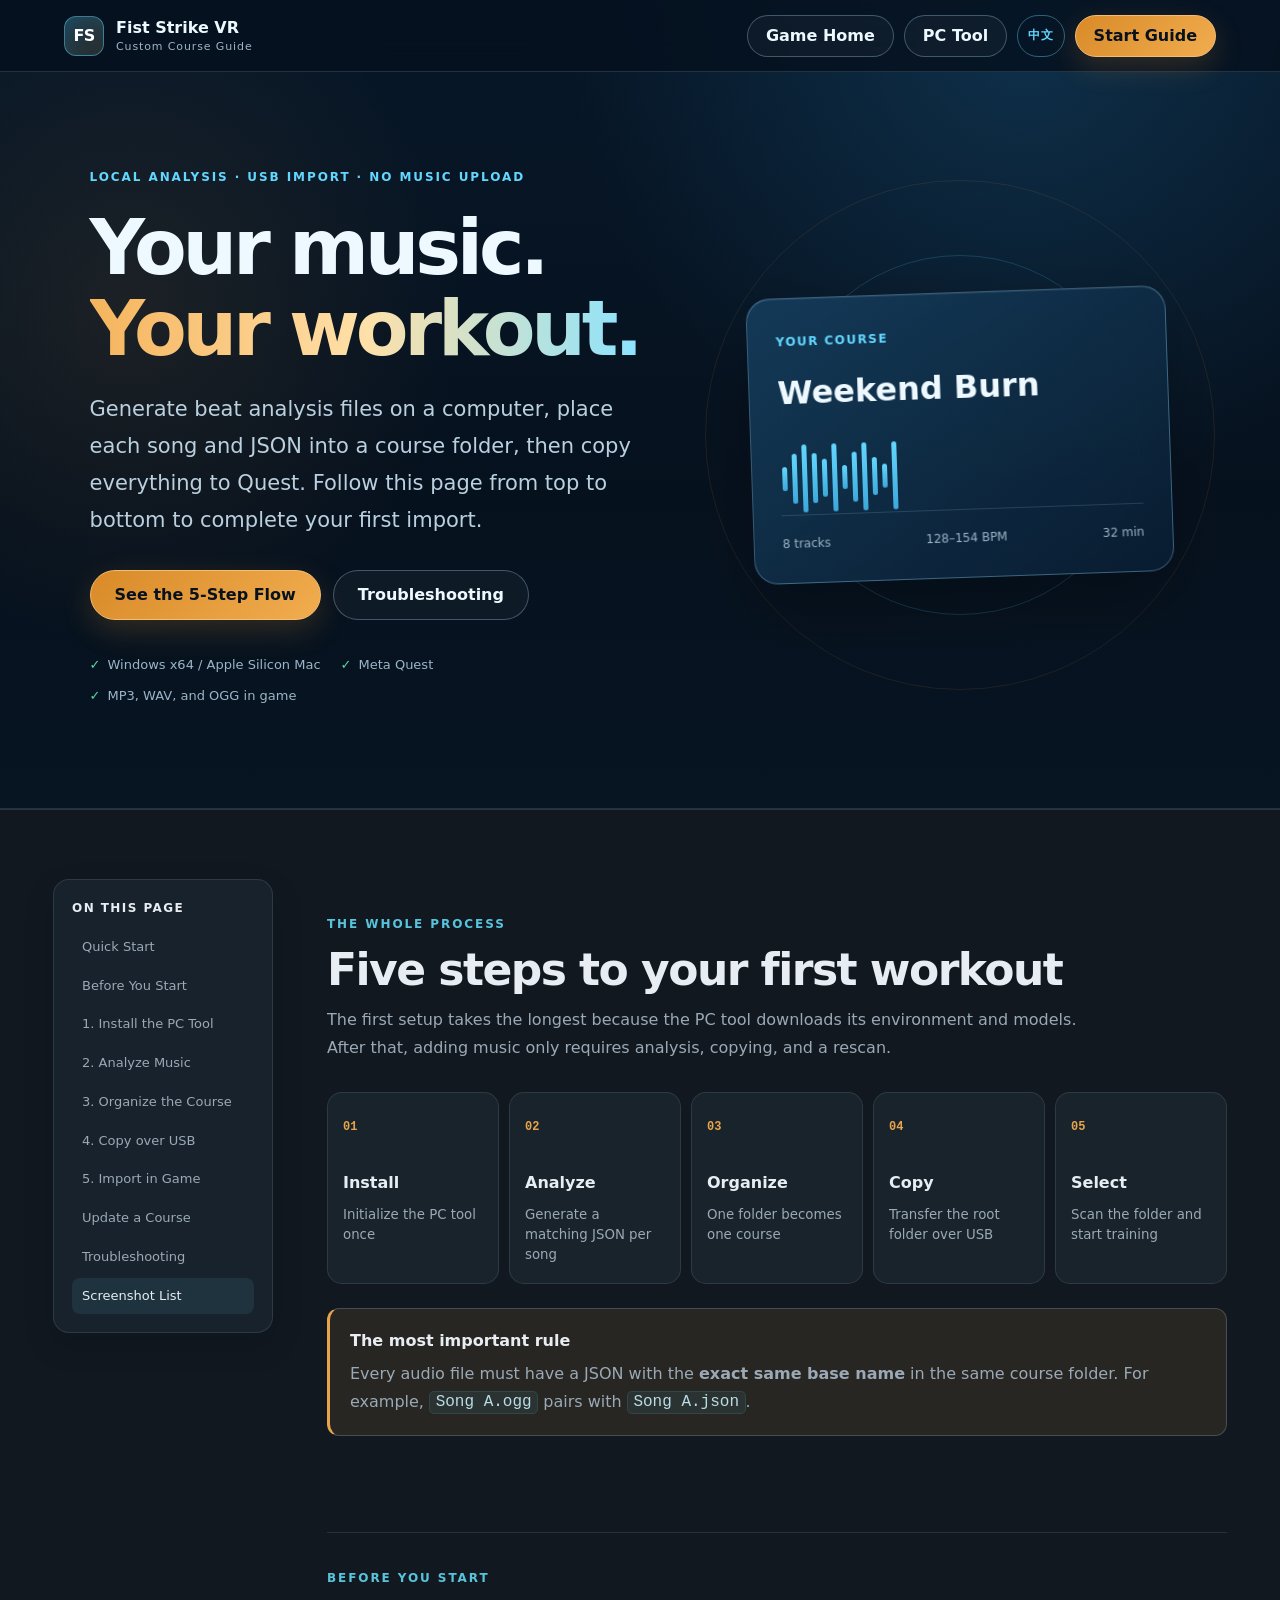
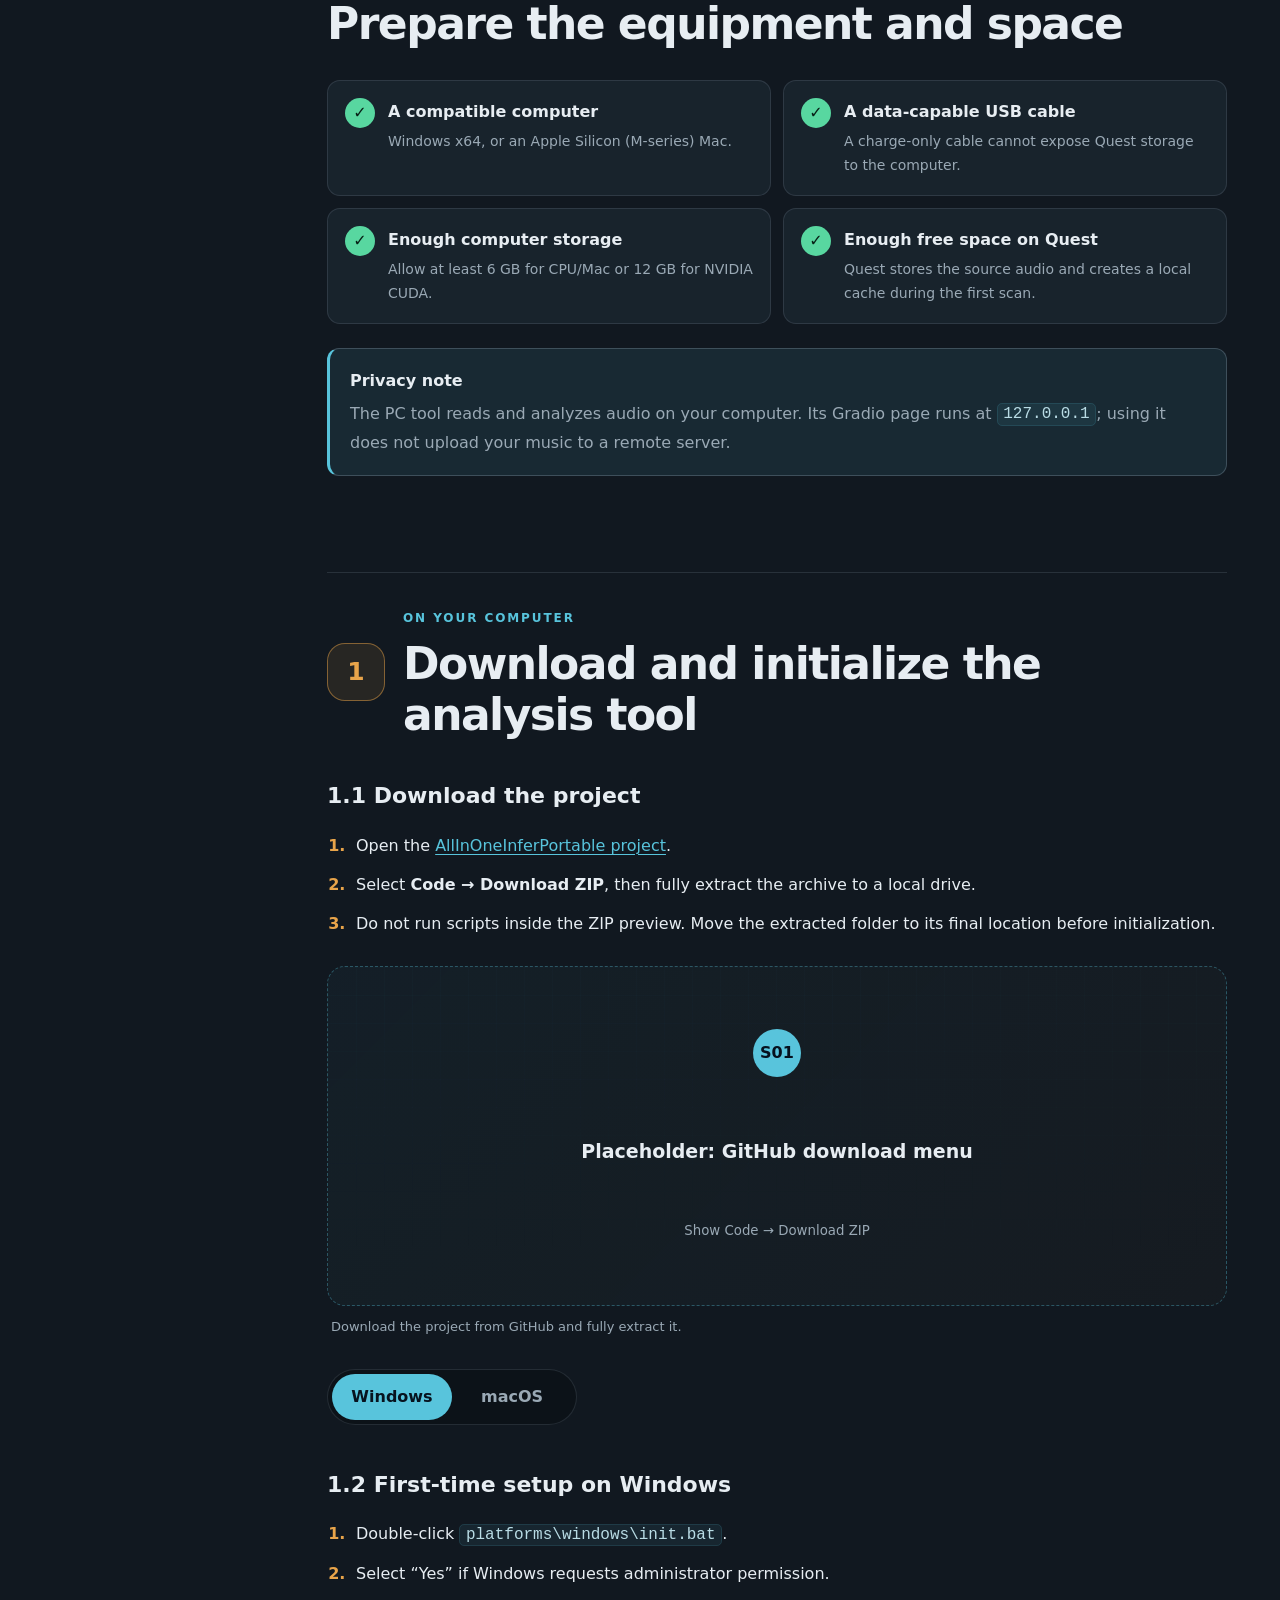
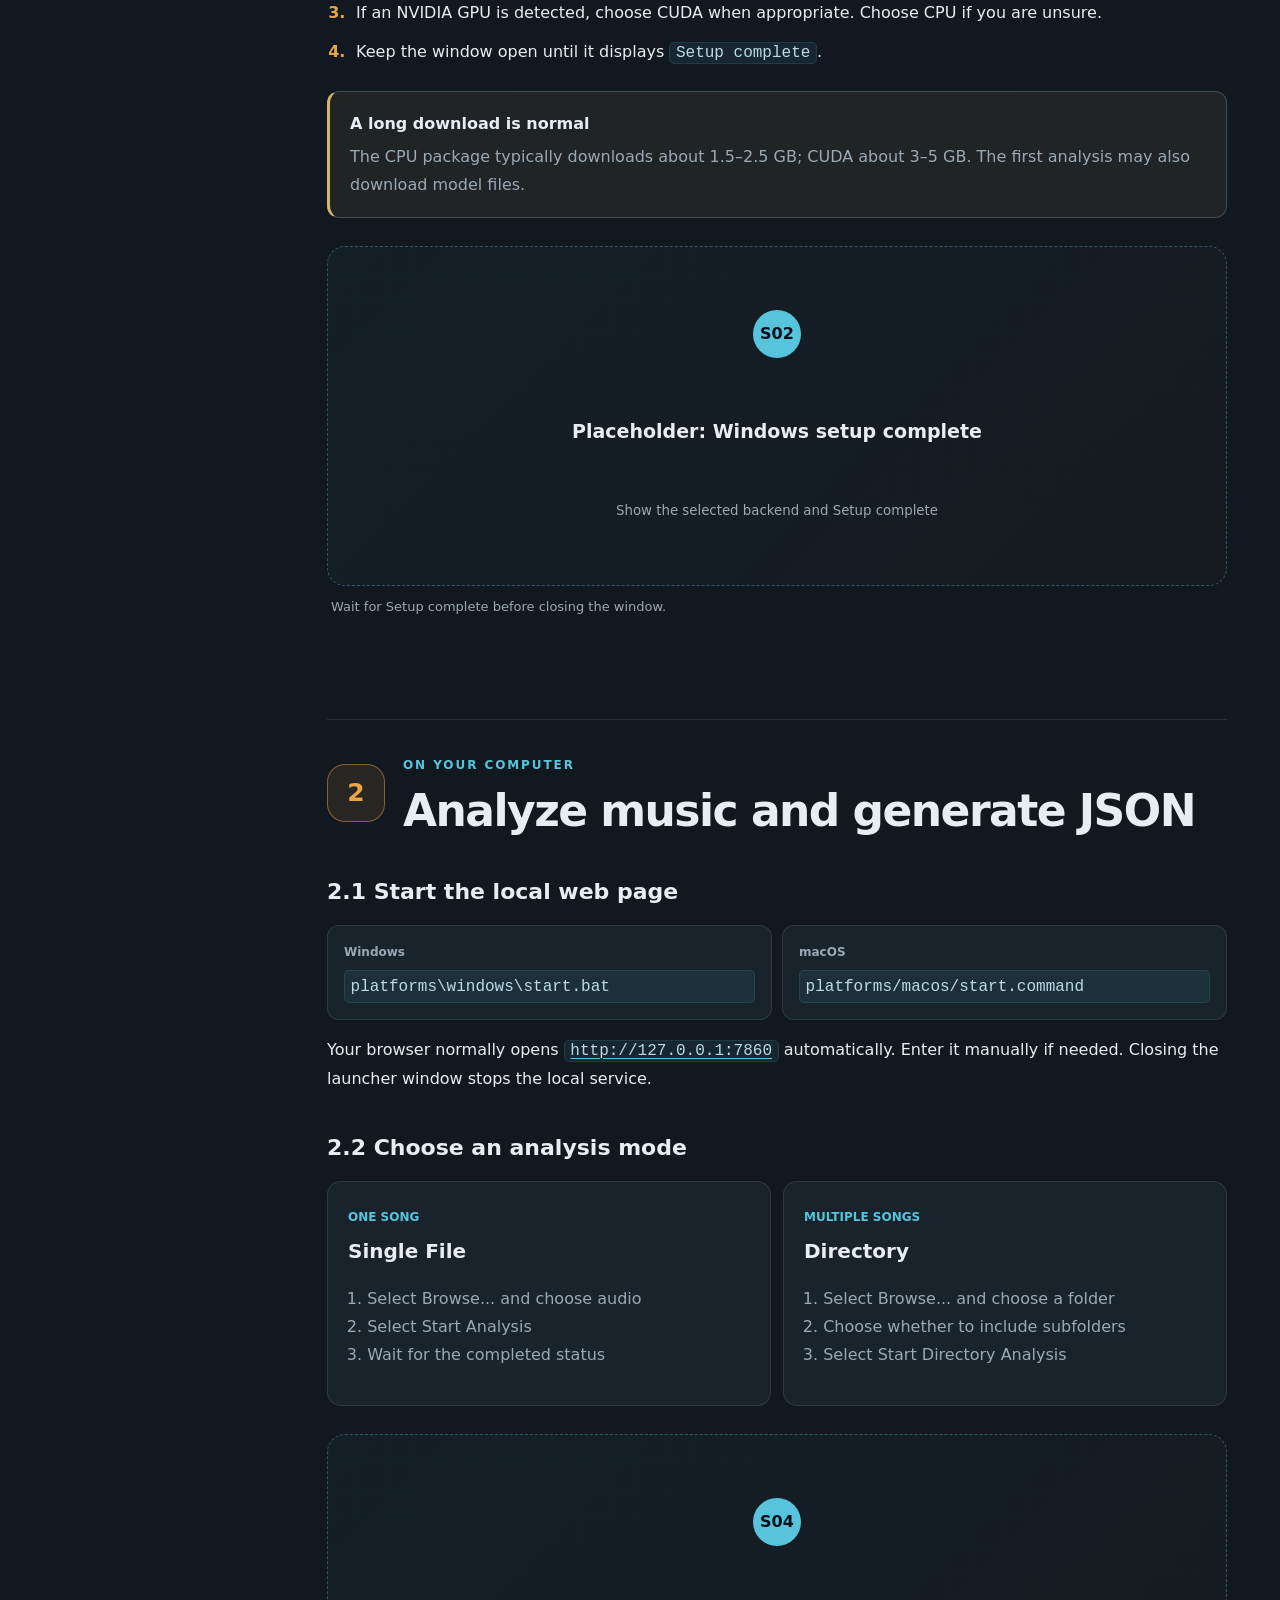
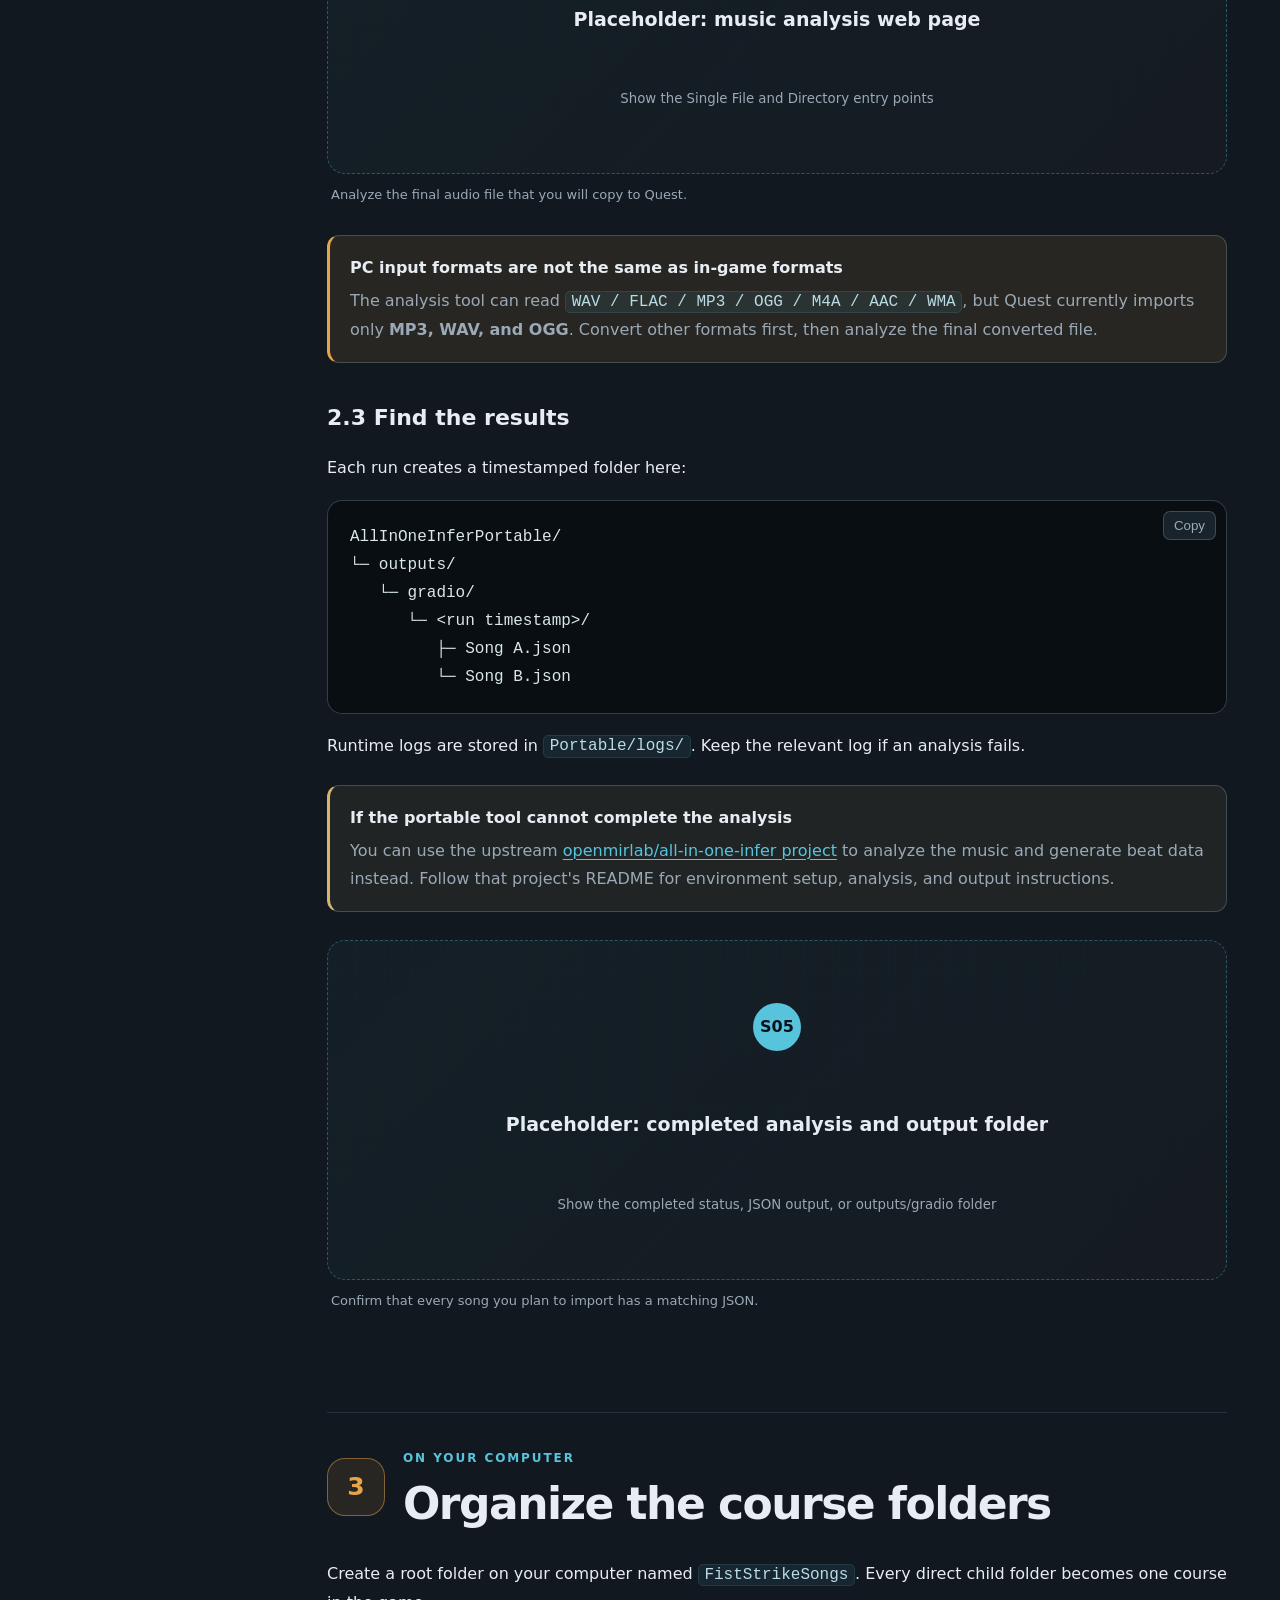
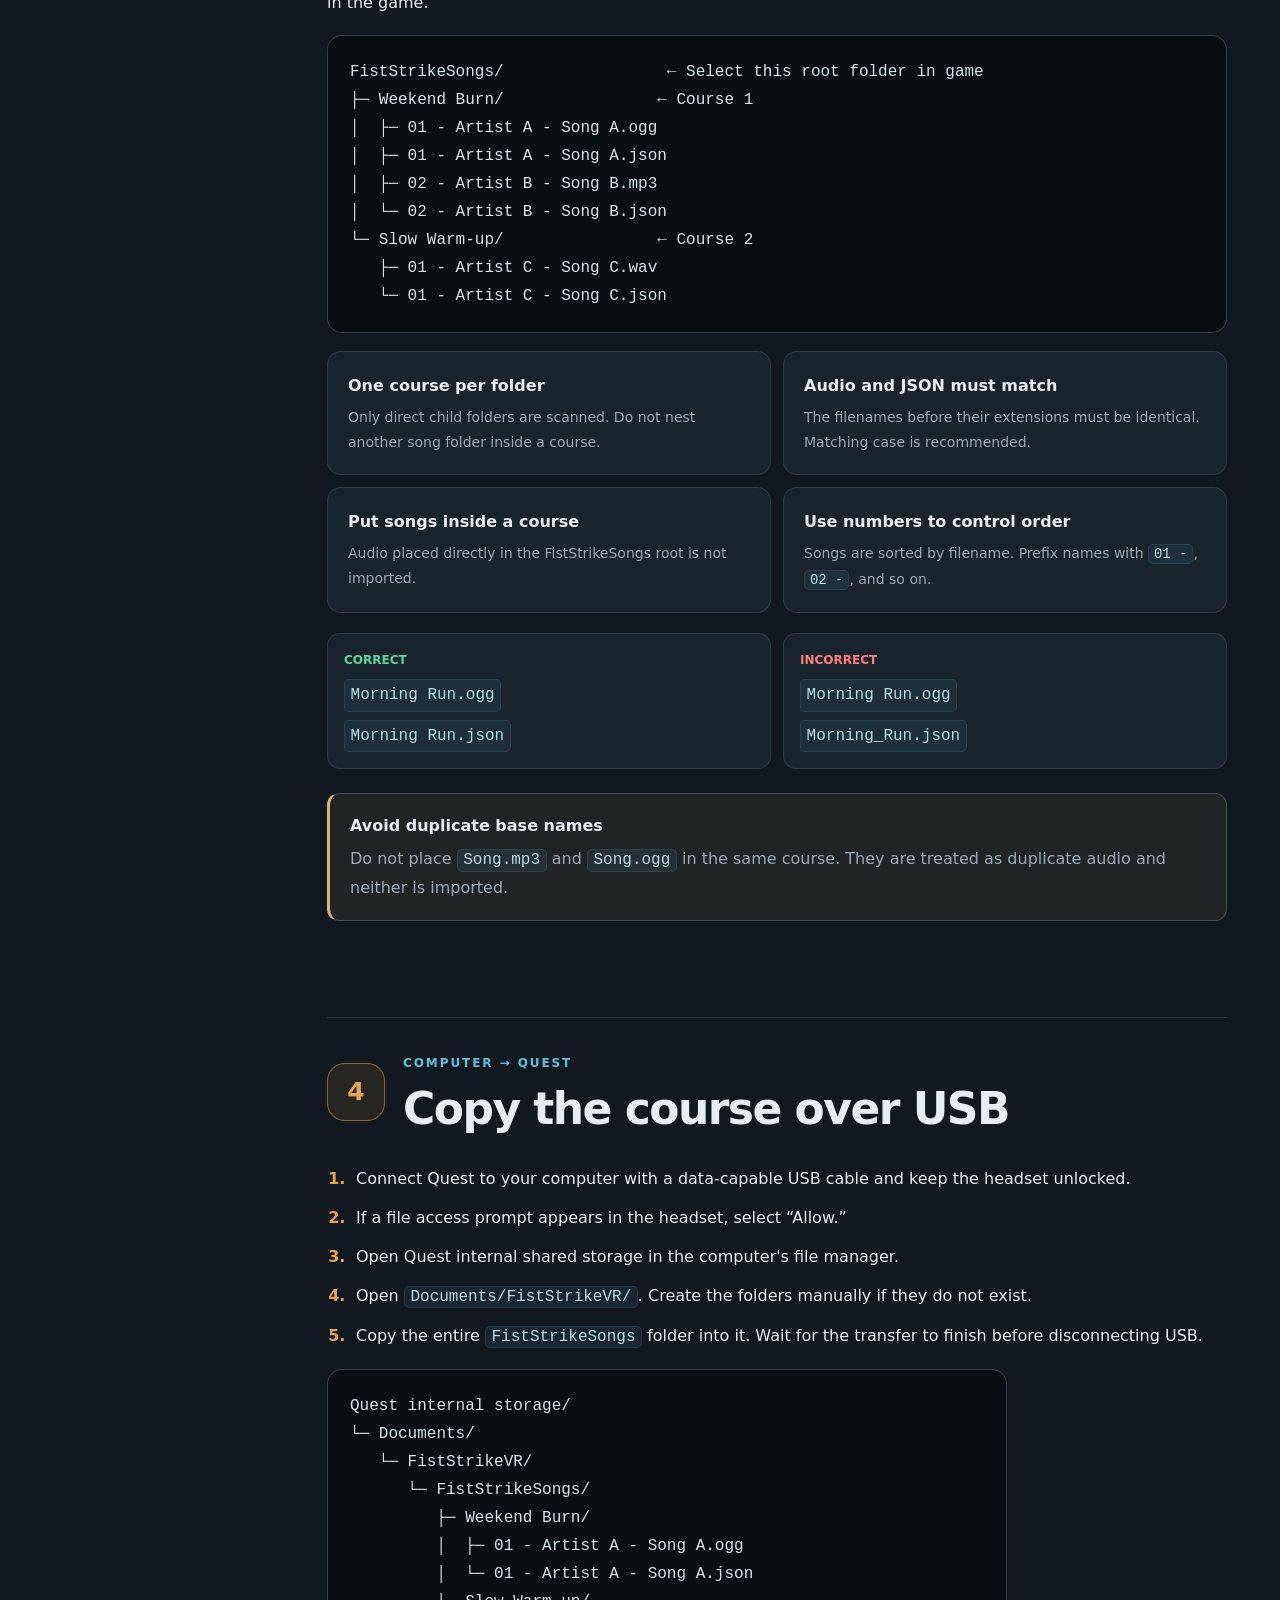
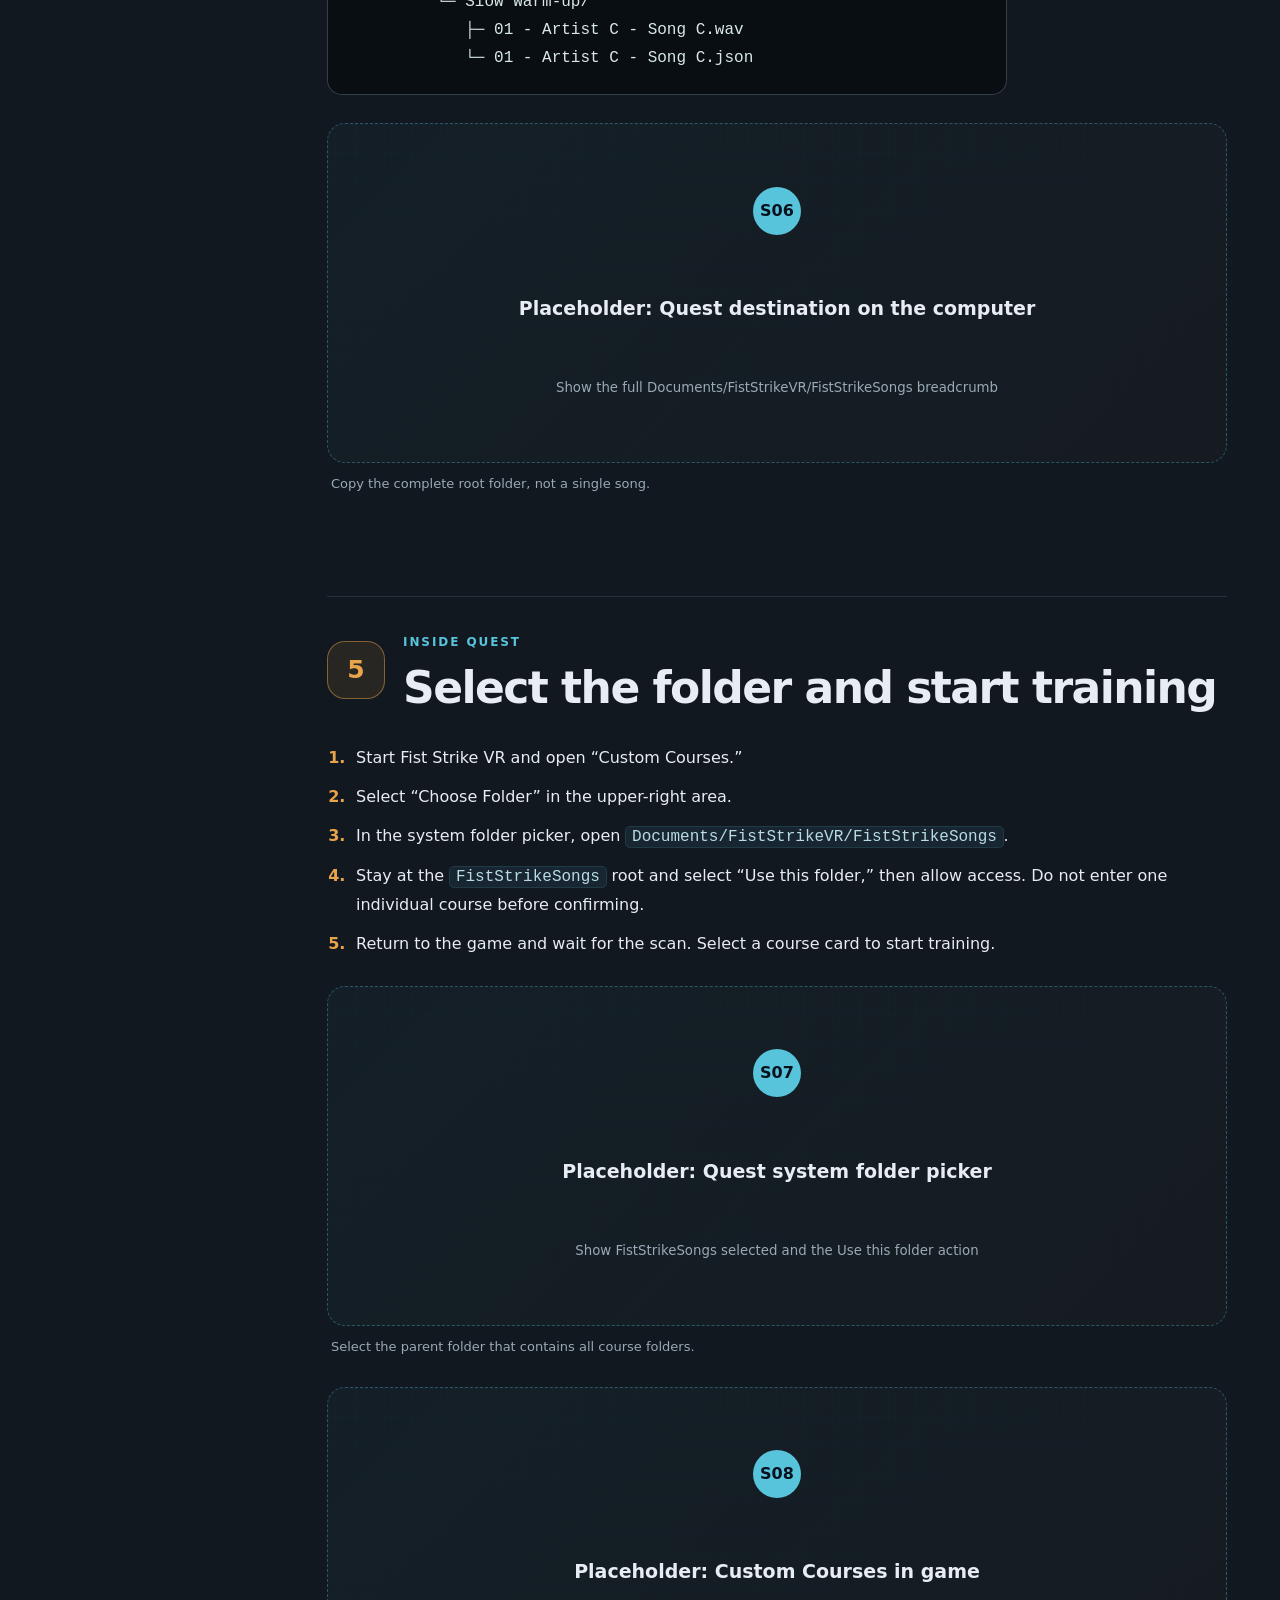
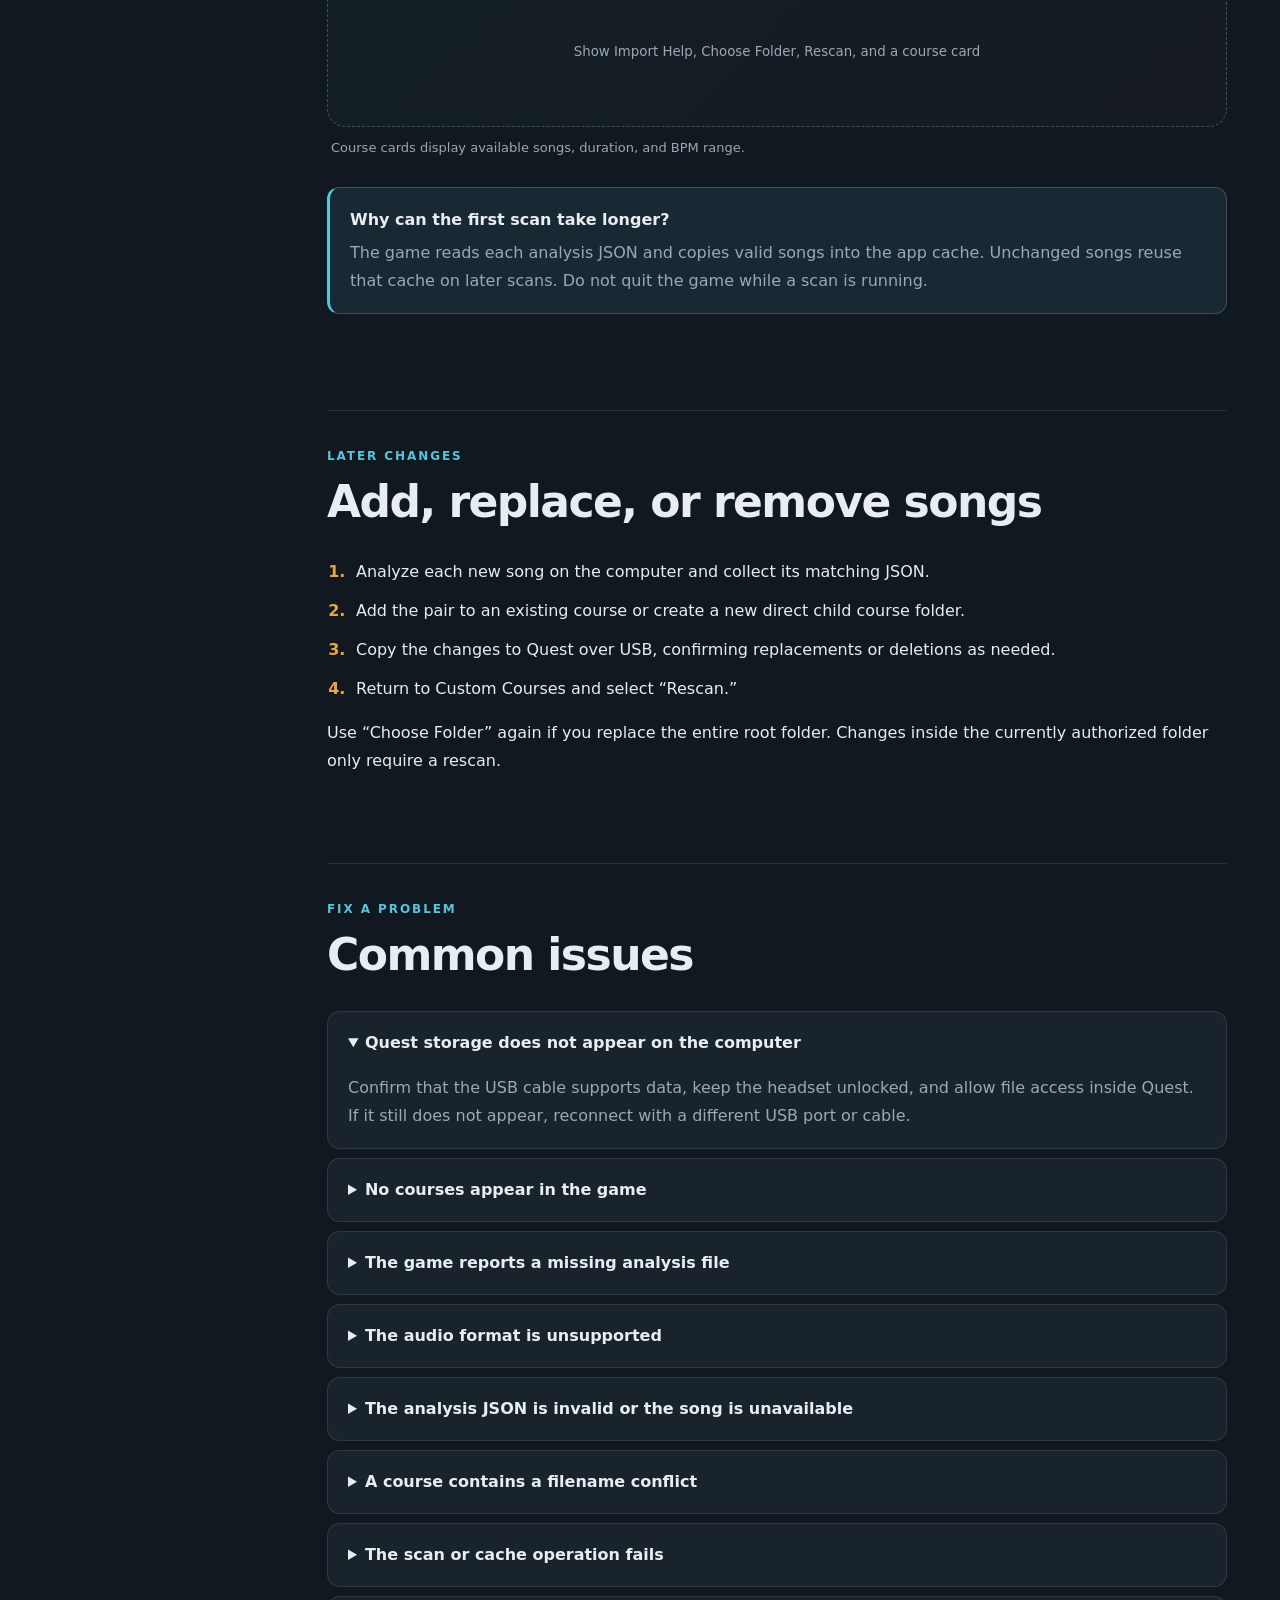
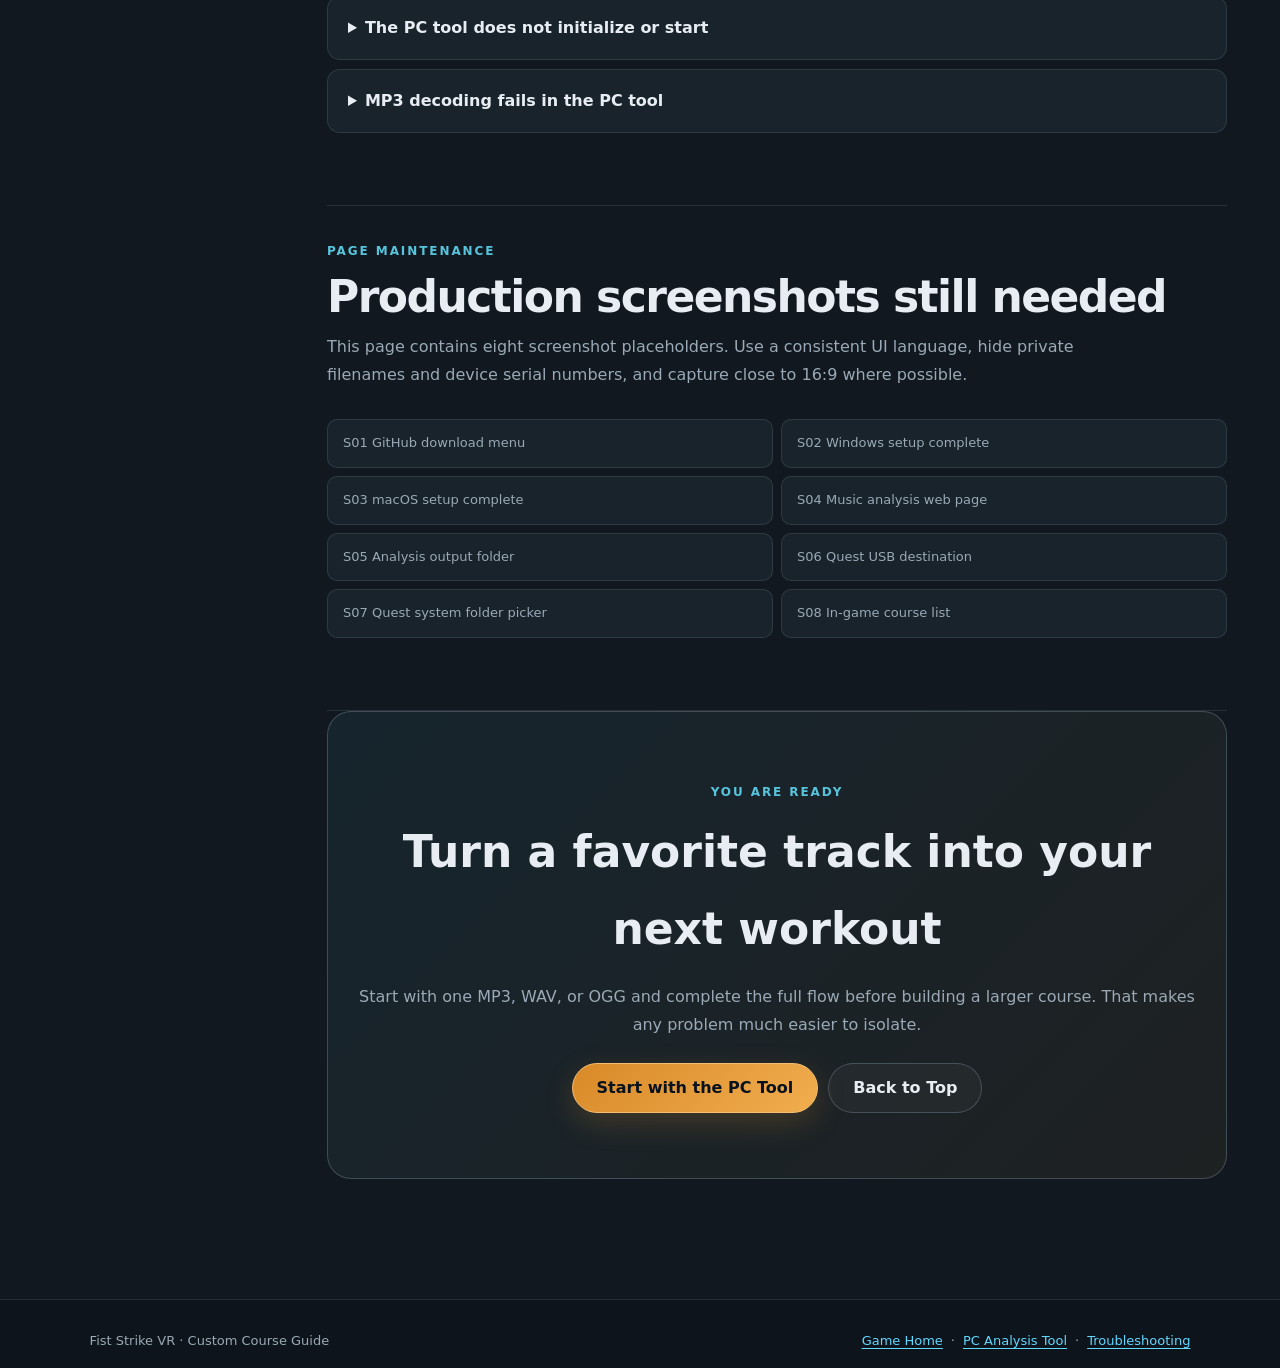
==== commit 4c442e62: "加上项目无法运行成功时引导用户使用上游工具分析音乐的提示" ====
--- a/docs/diy/index.html
+++ b/docs/diy/index.html
@@ -154,6 +154,10 @@
          ├─ Song A.json
          └─ Song B.json</code></pre><button class="copy-button" type="button" data-copy>Copy</button></div>
           <p>Runtime logs are stored in <code>Portable/logs/</code>. Keep the relevant log if an analysis fails.</p>
+          <div class="callout callout-warning">
+            <strong>If the portable tool cannot complete the analysis</strong>
+            <p>You can use the upstream <a href="https://github.com/openmirlab/all-in-one-infer#readme" target="_blank" rel="noopener noreferrer">openmirlab/all-in-one-infer project</a> to analyze the music and generate beat data instead. Follow that project's README for environment setup, analysis, and output instructions.</p>
+          </div>
           <figure class="shot-placeholder" data-shot="S05"><div><span>S05</span><strong>Placeholder: completed analysis and output folder</strong><small>Show the completed status, JSON output, or outputs/gradio folder</small></div><figcaption>Confirm that every song you plan to import has a matching JSON.</figcaption></figure>
         </section>
 
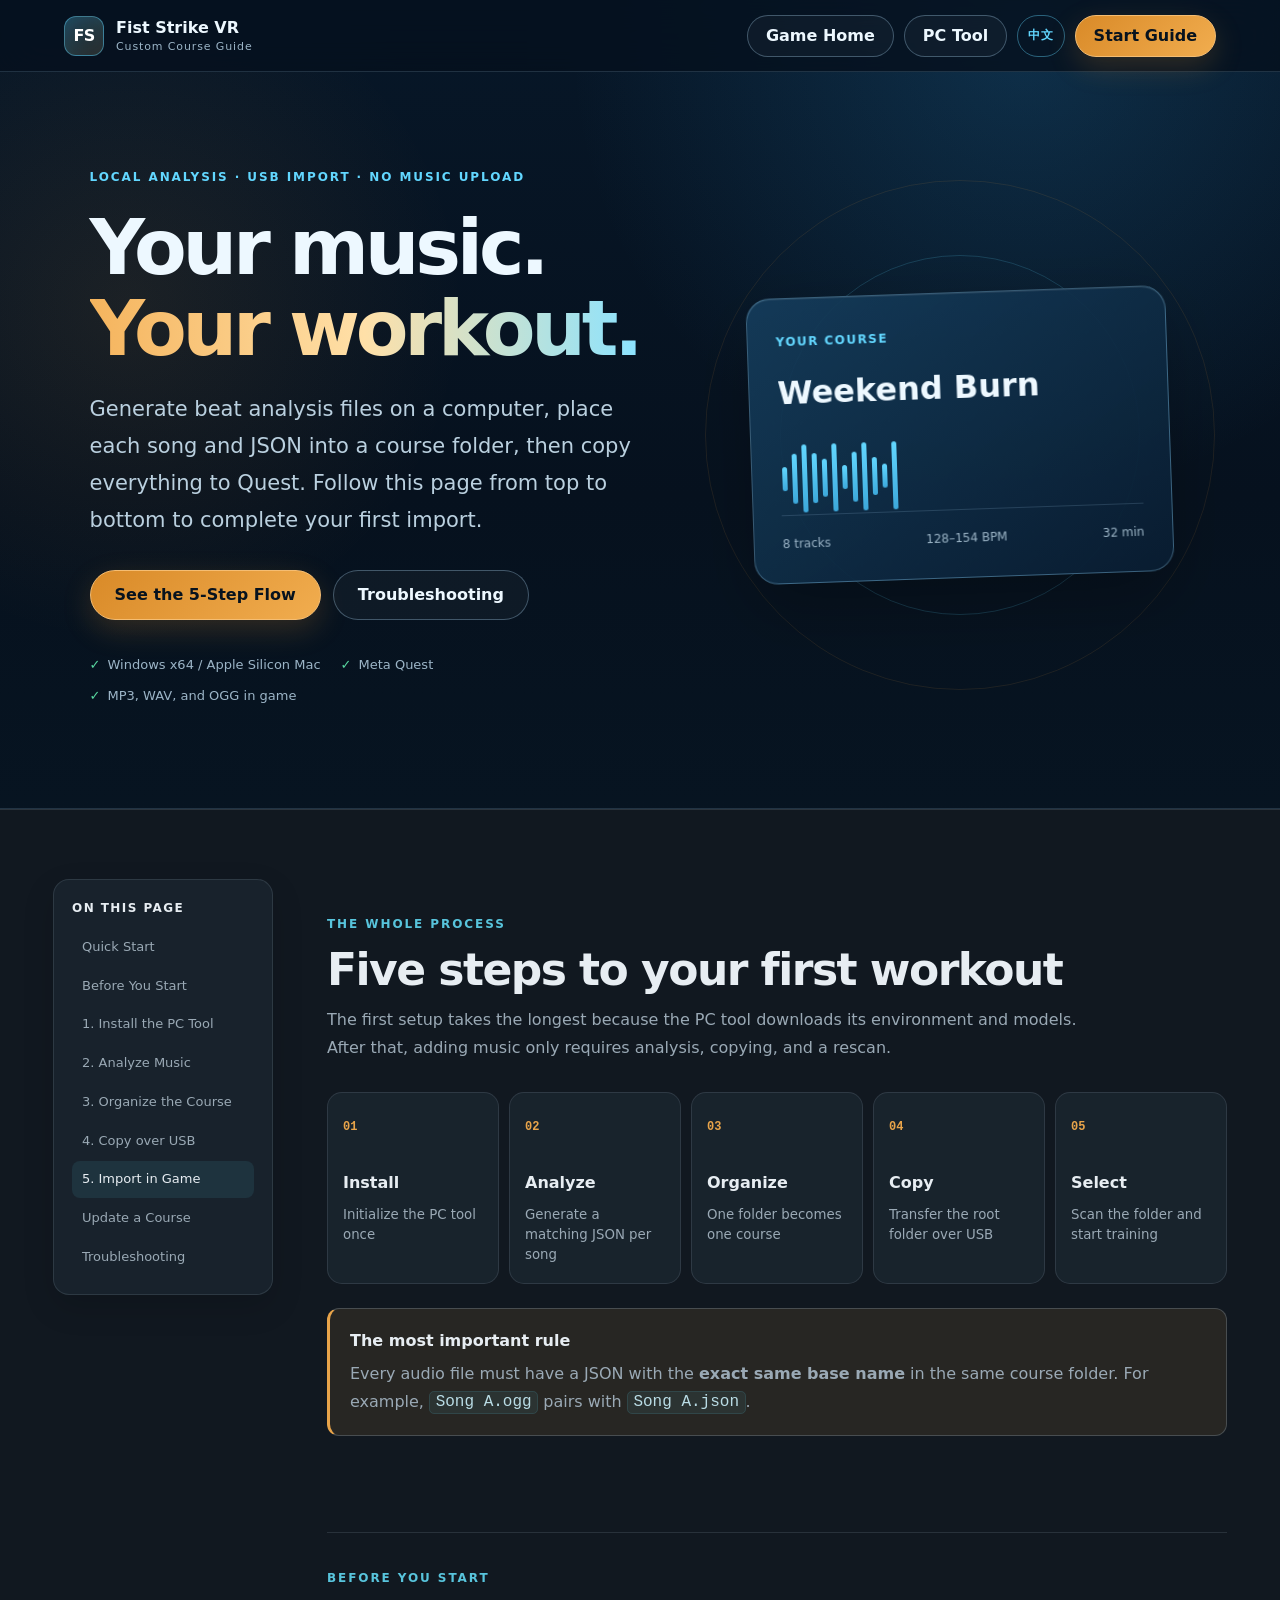
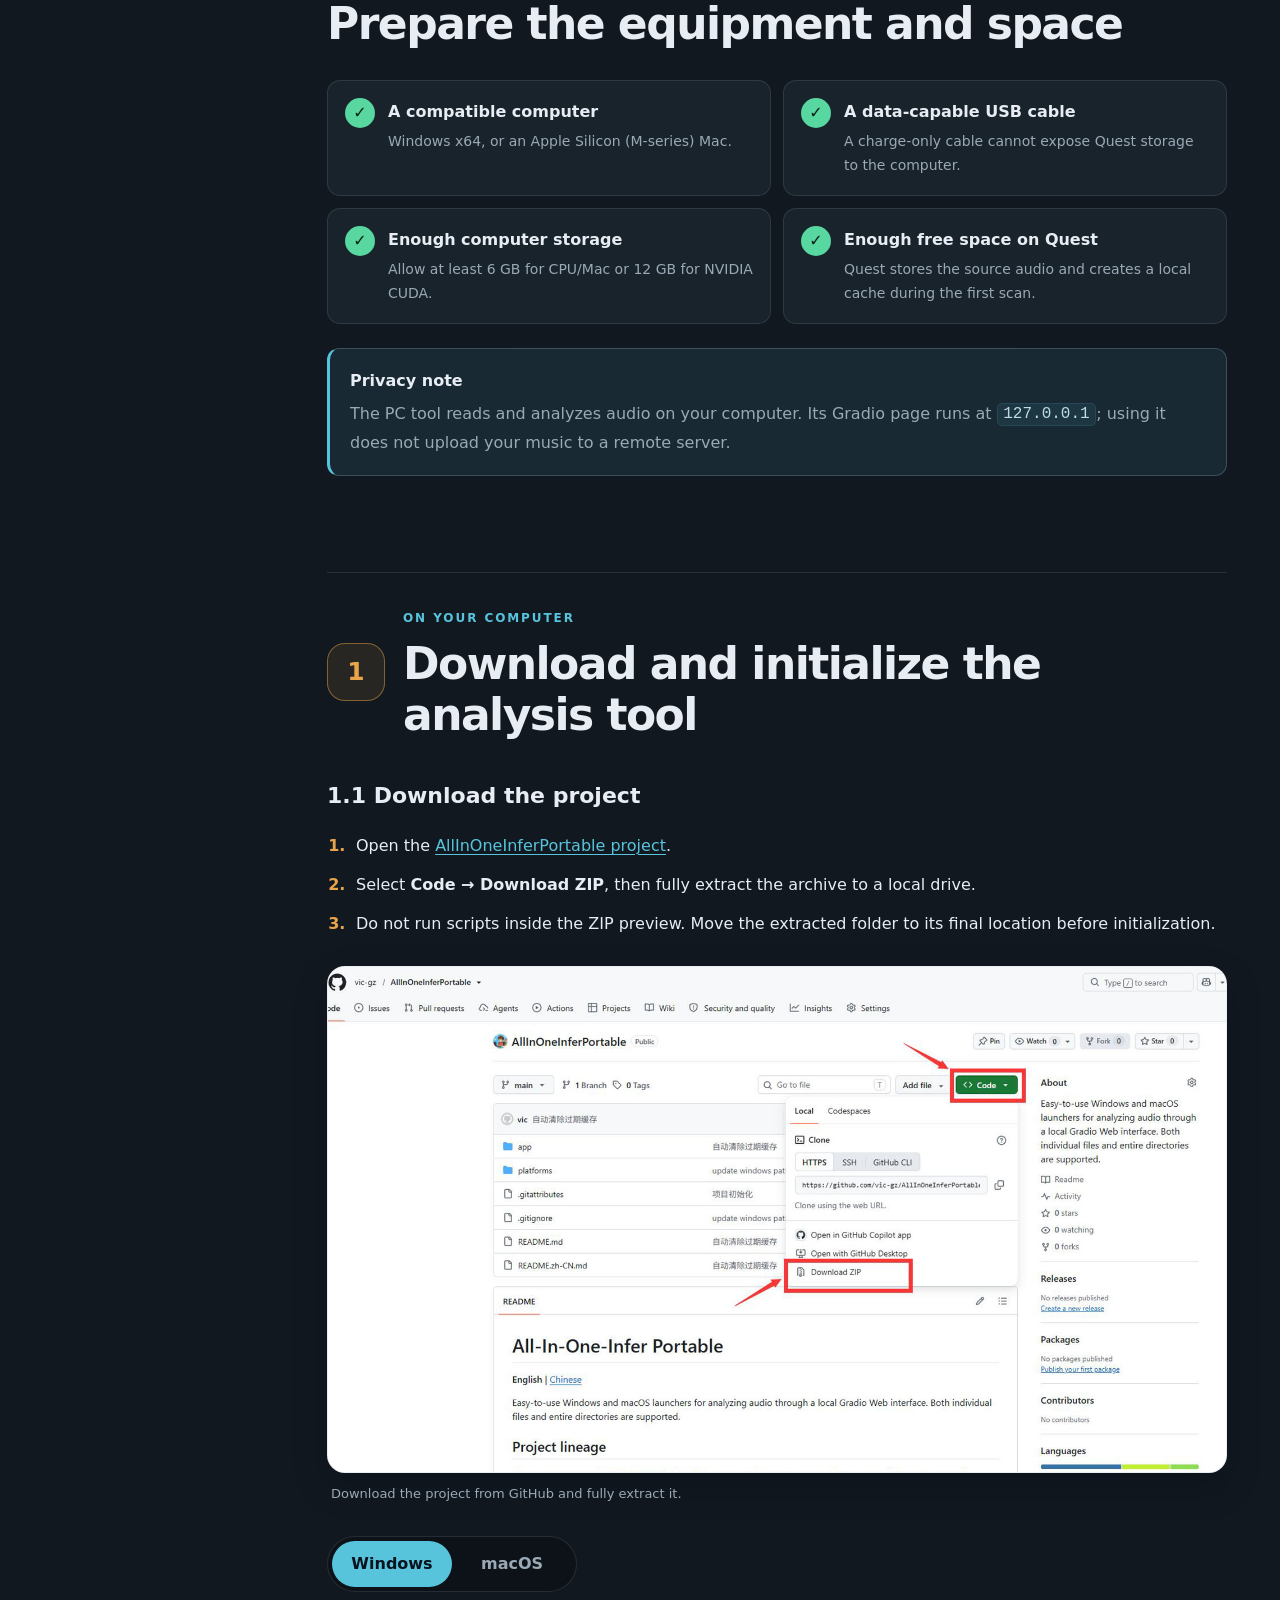
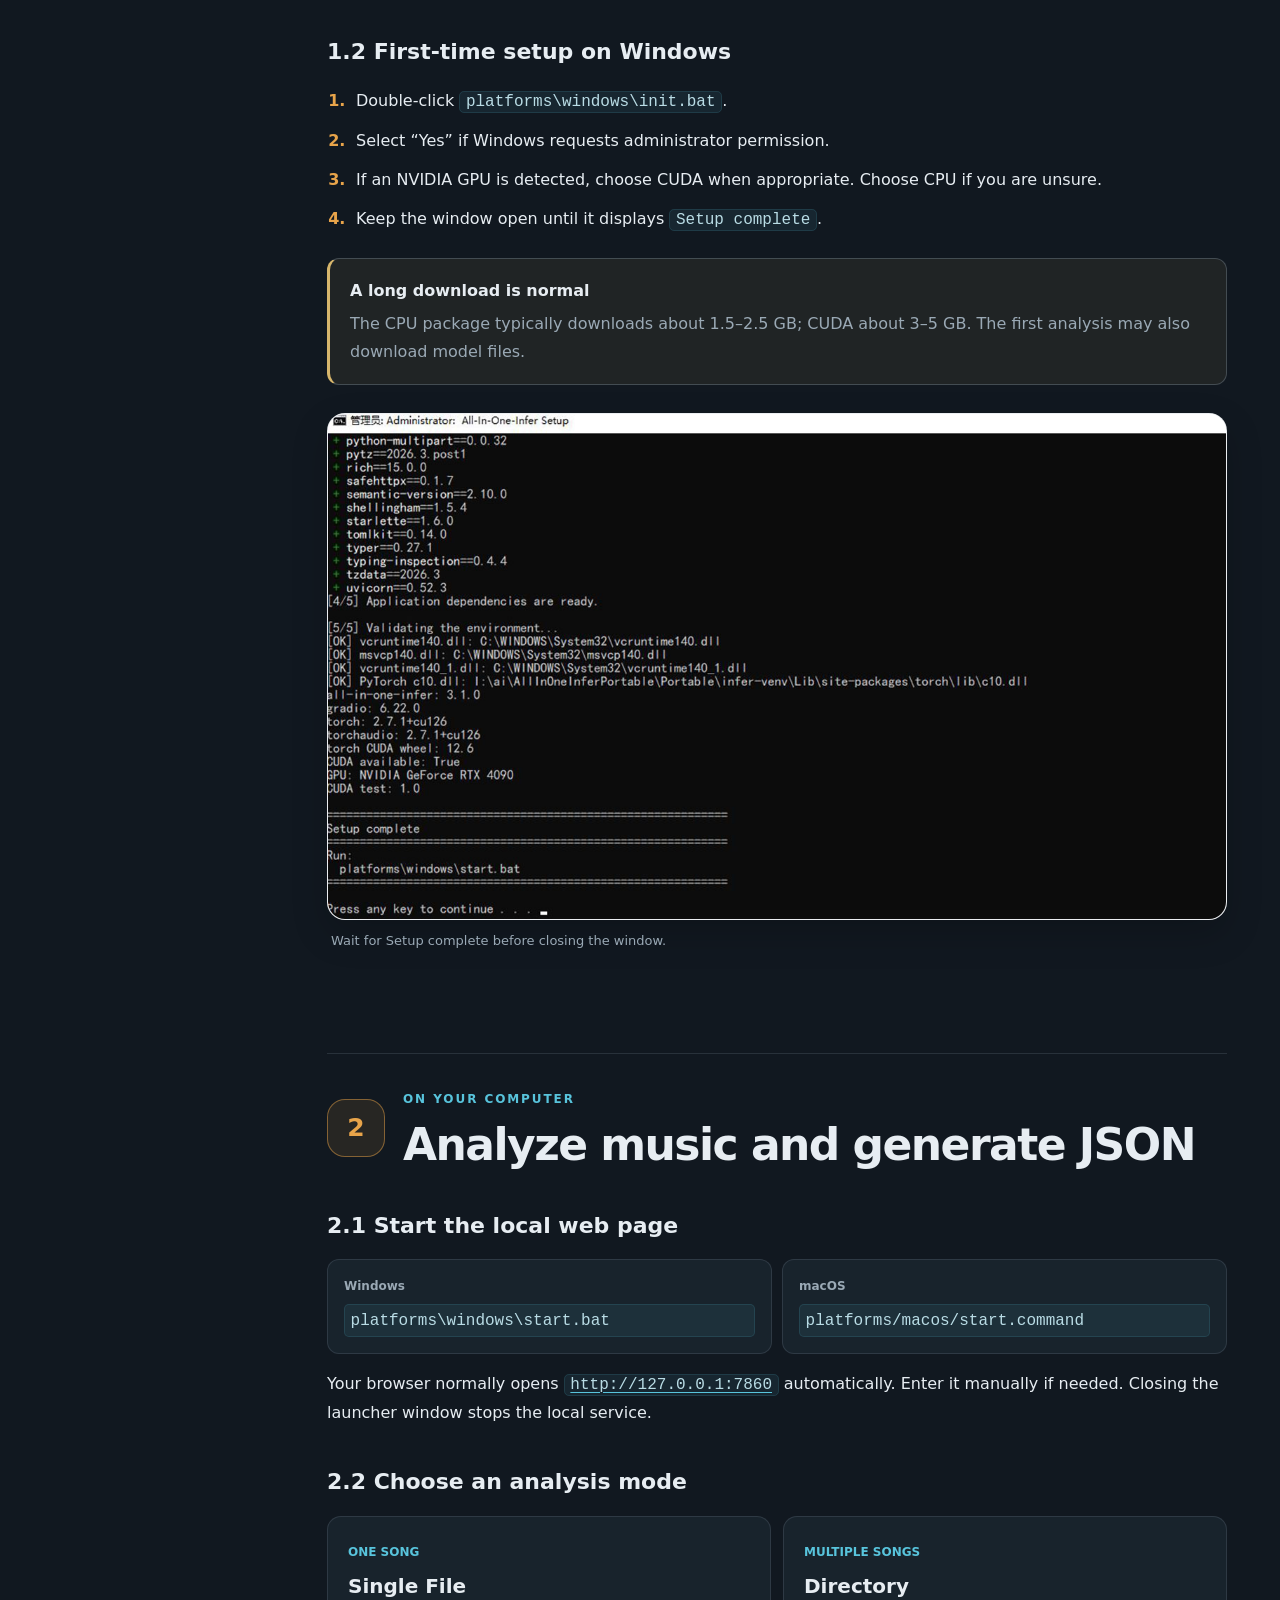
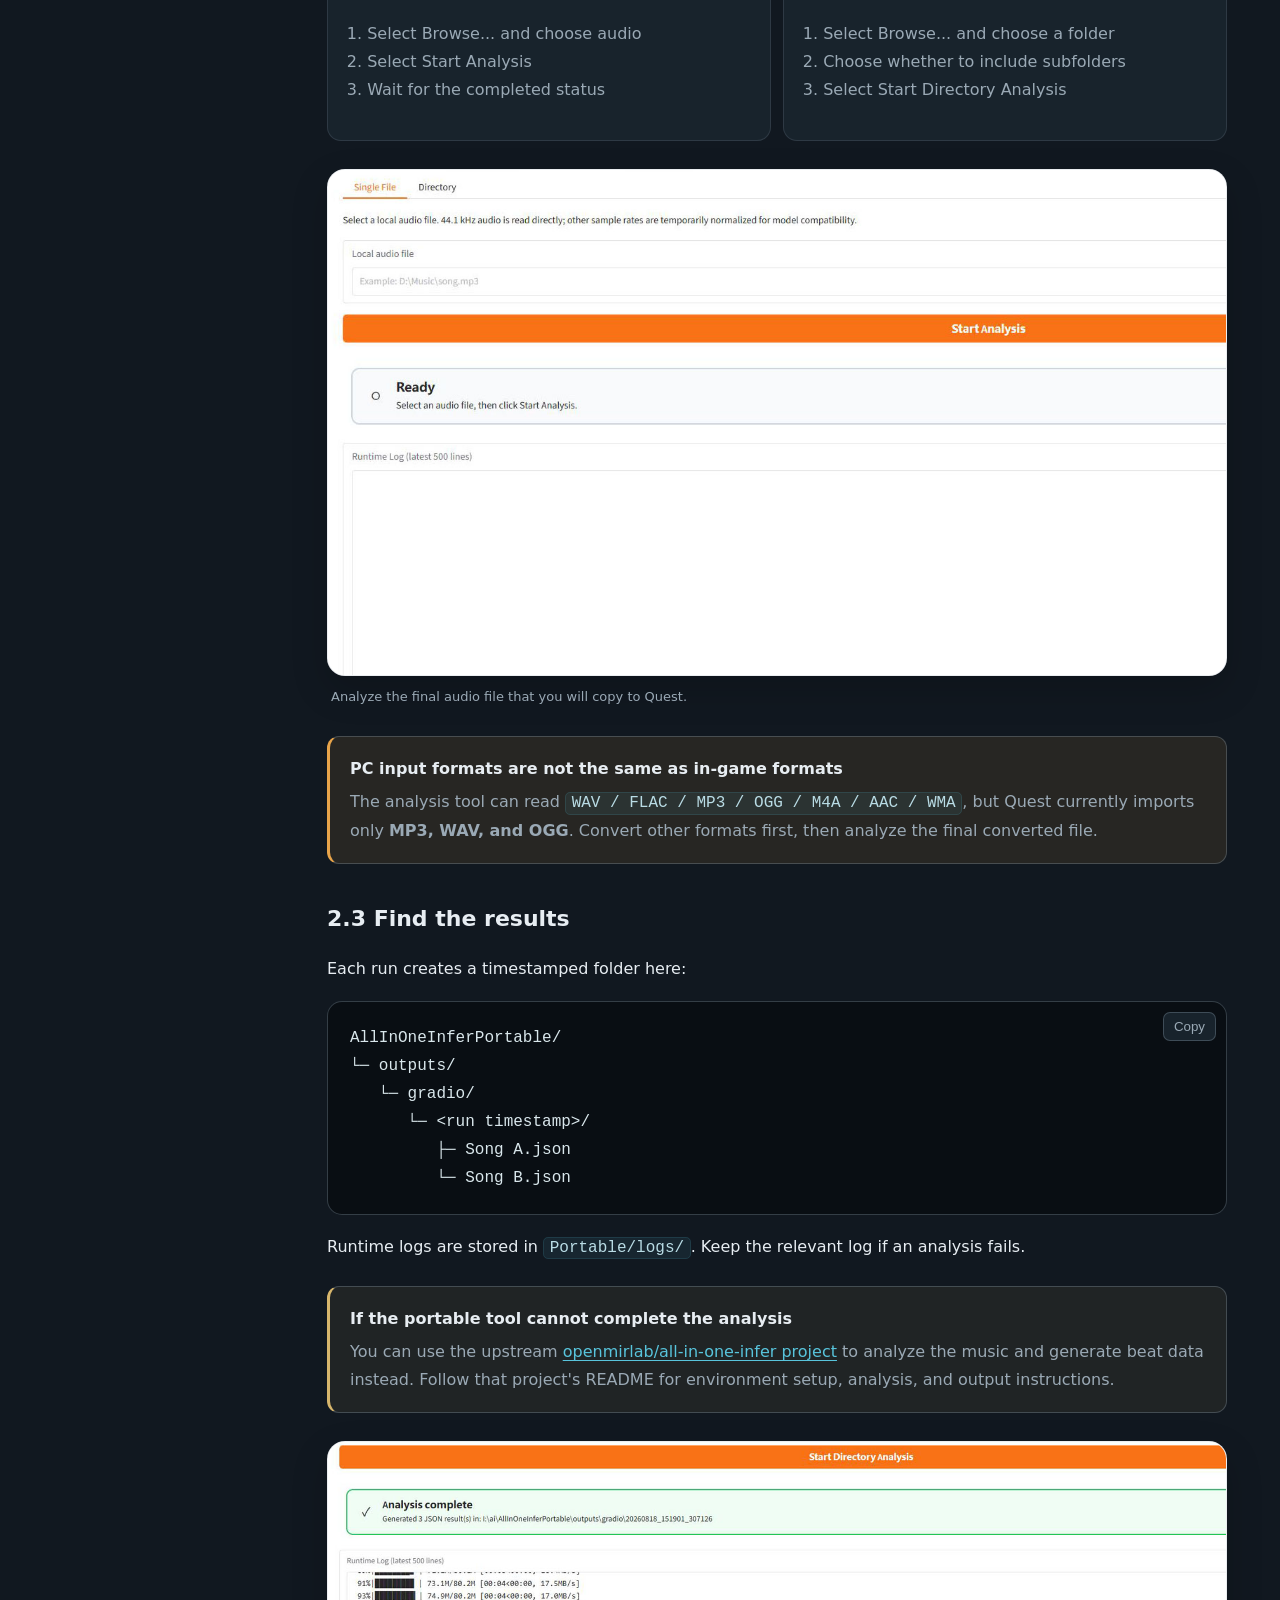
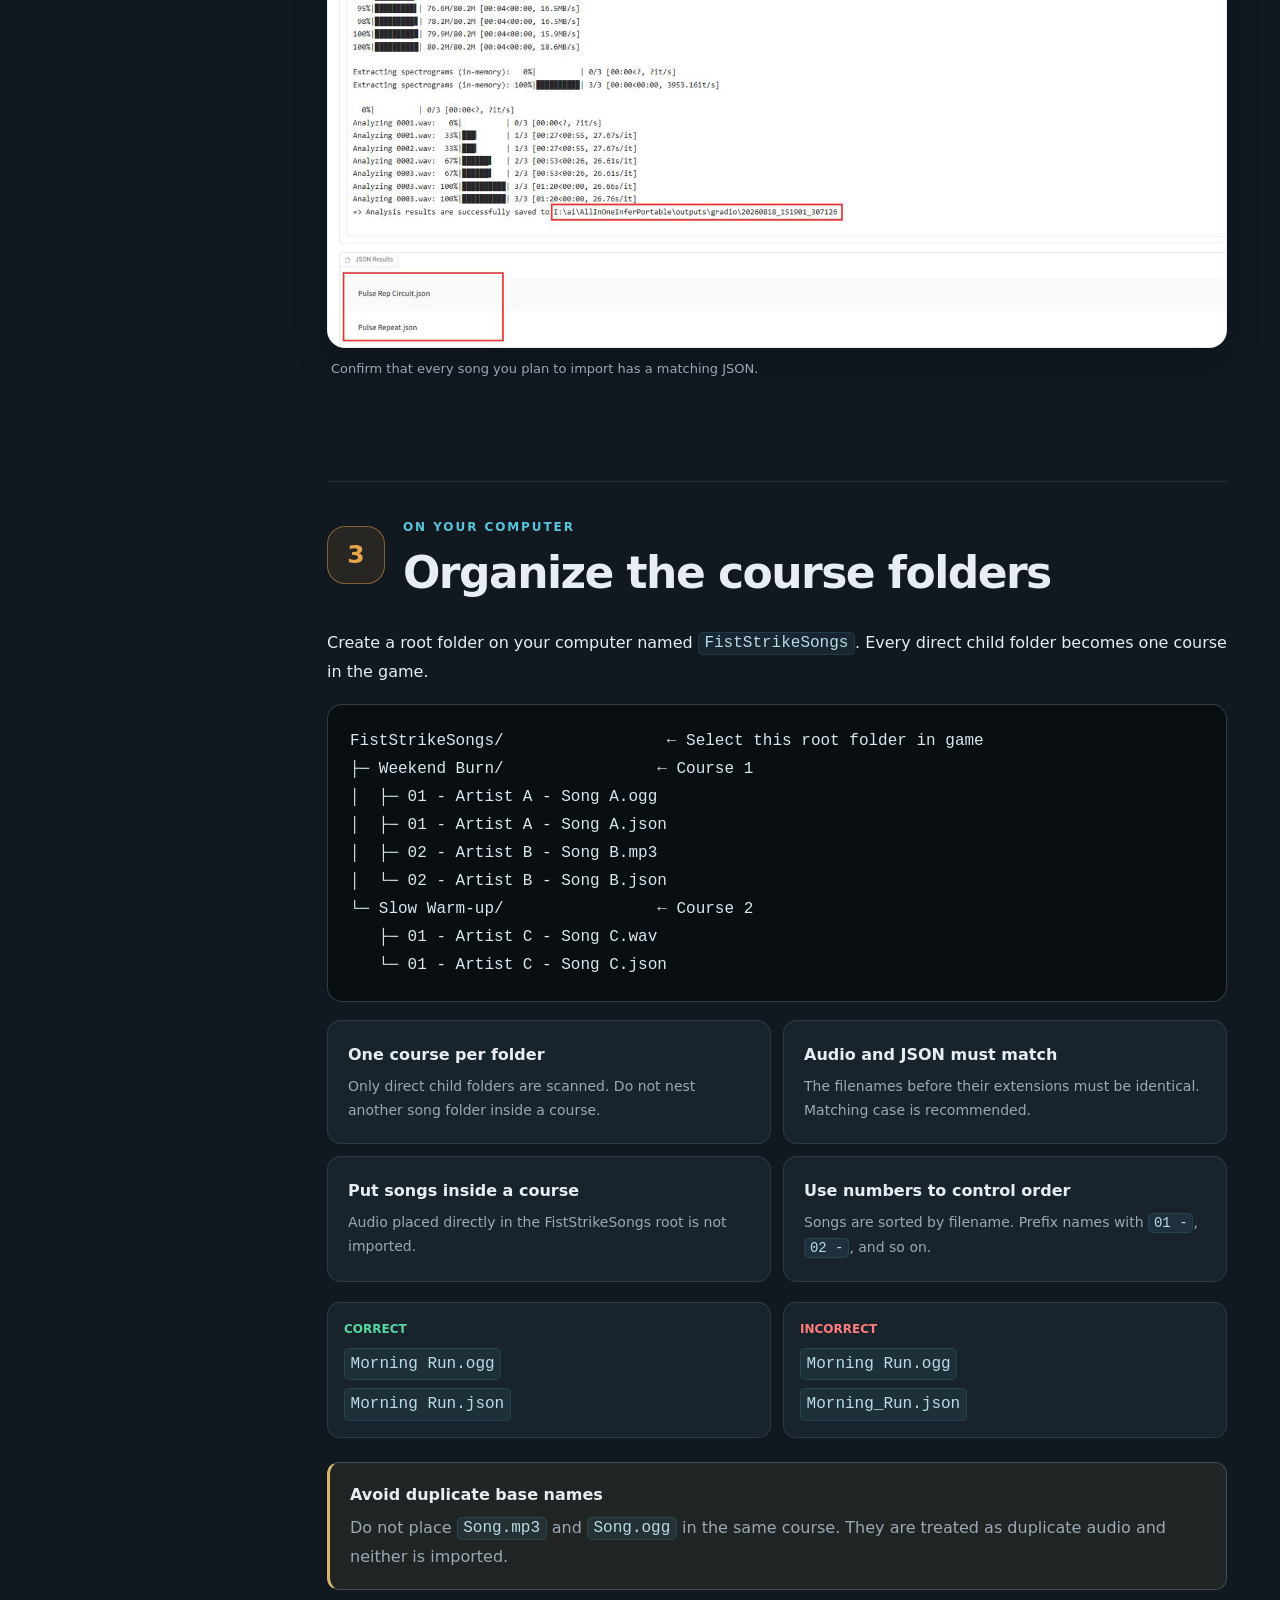
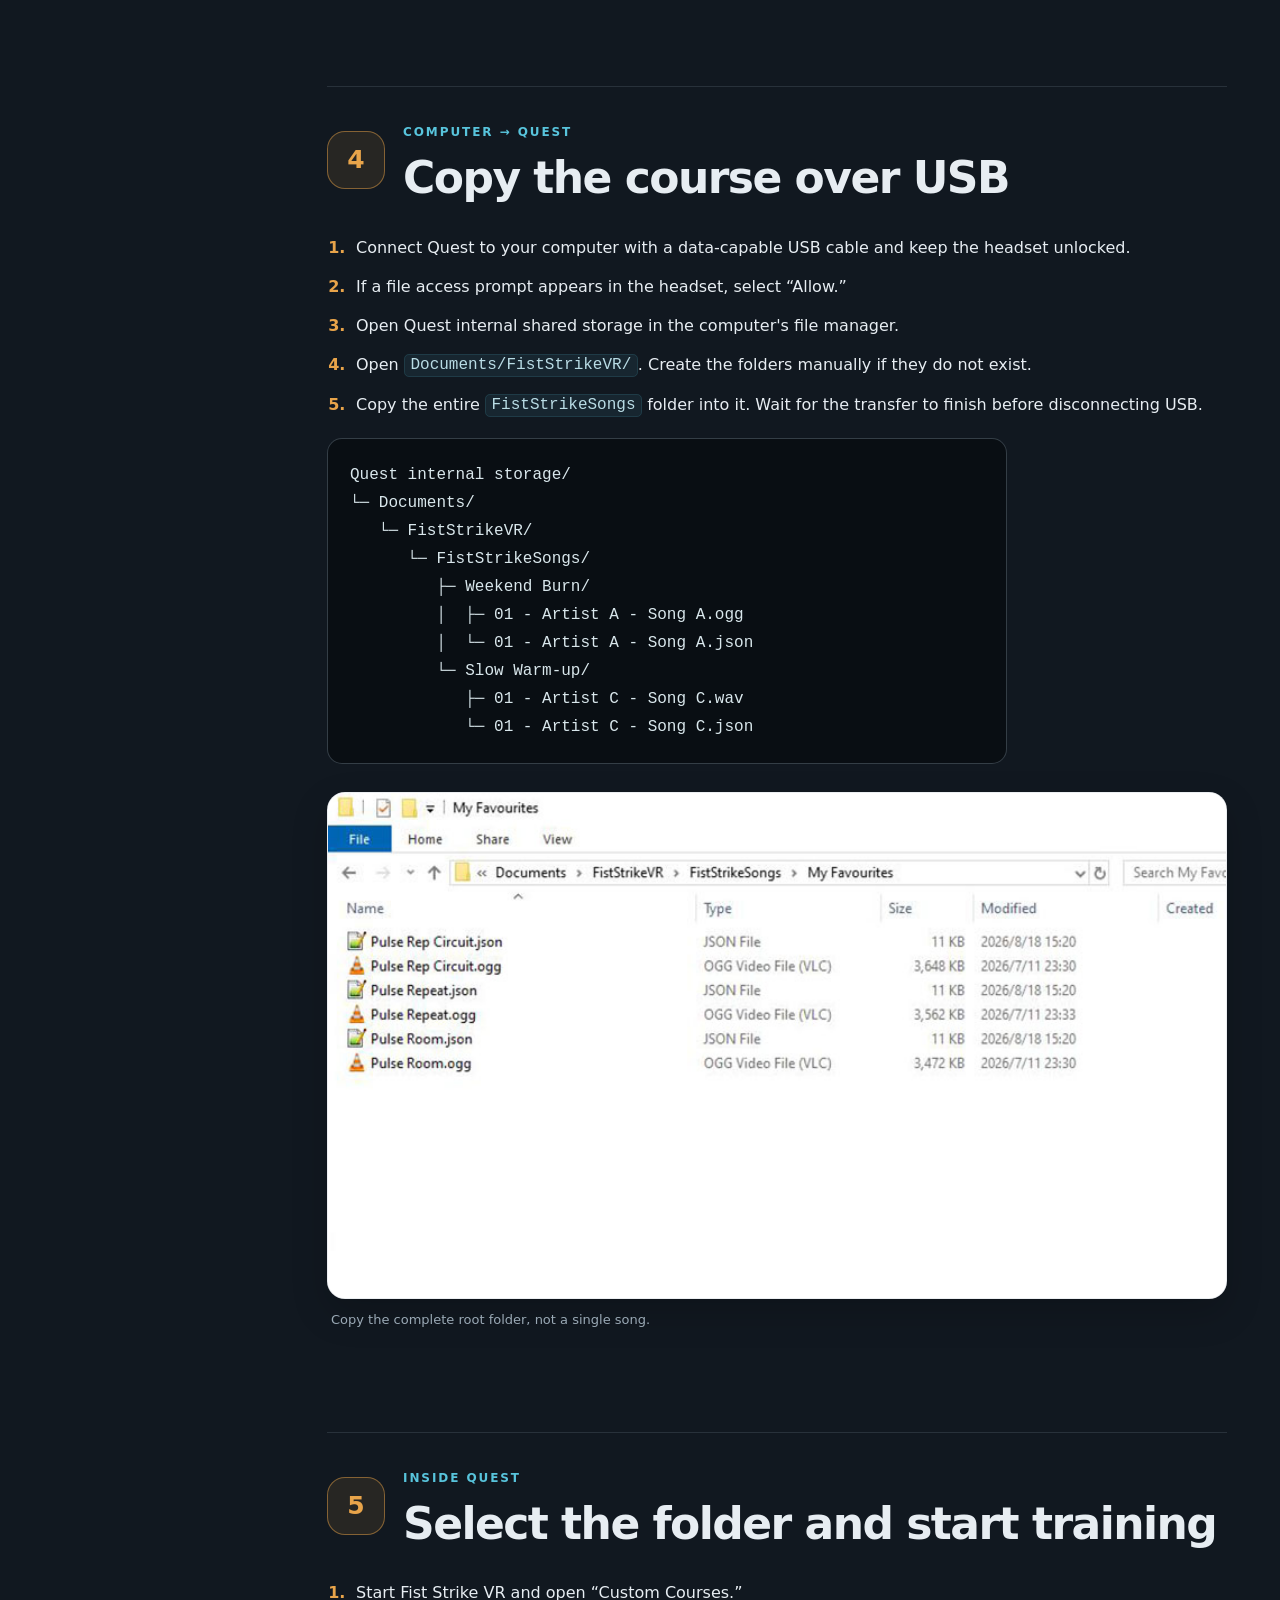
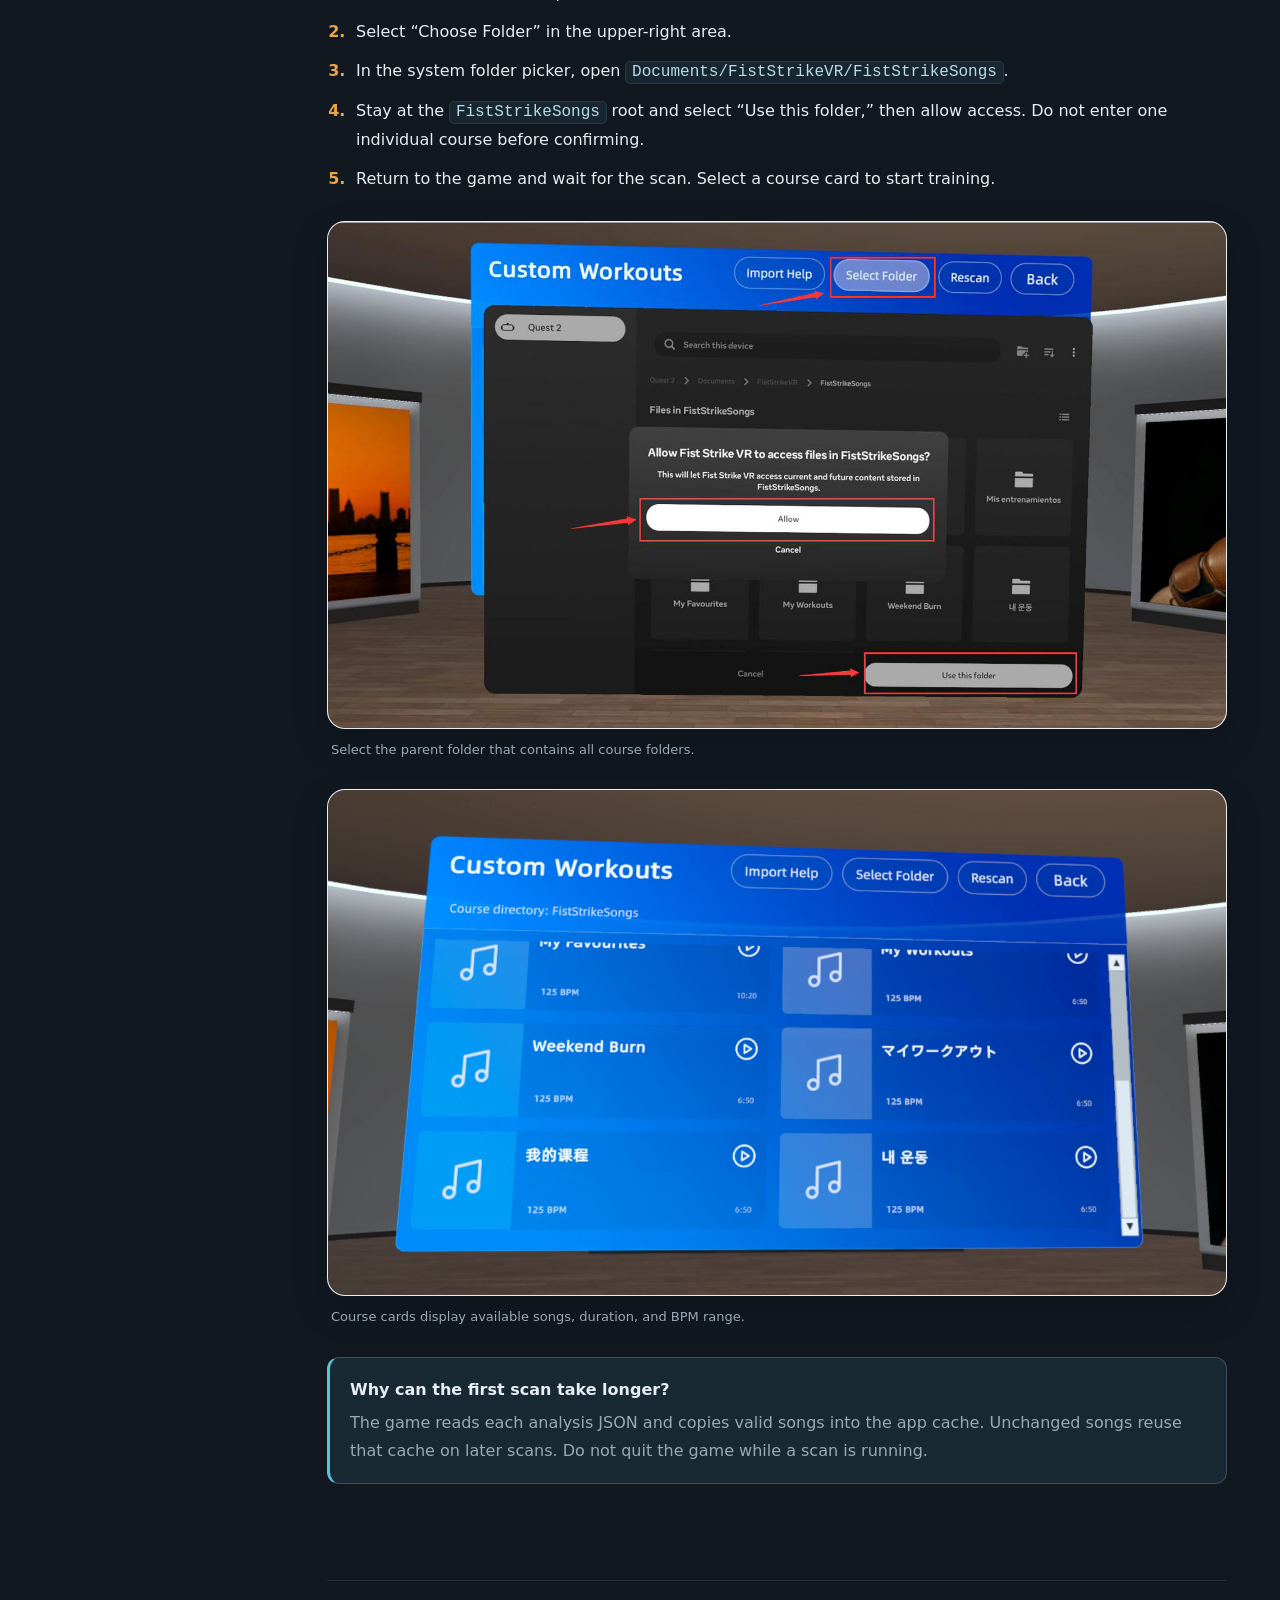
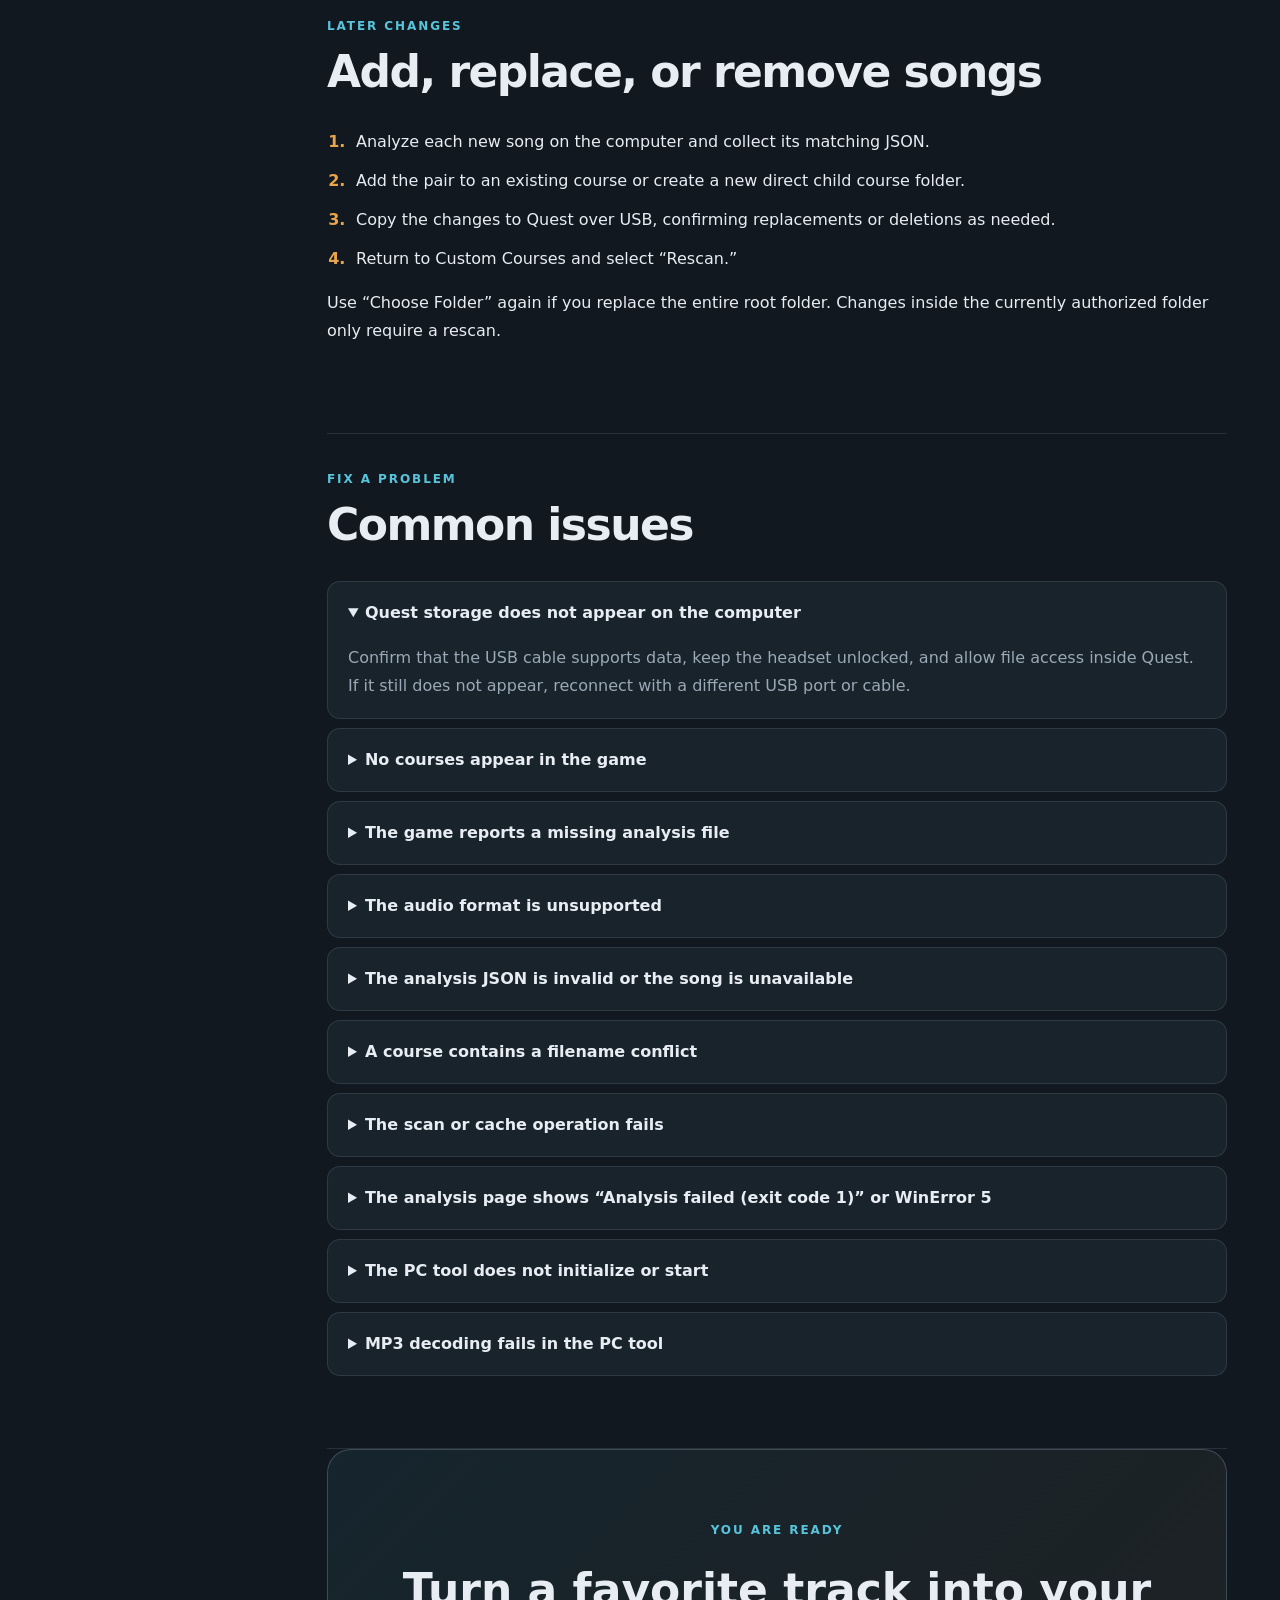
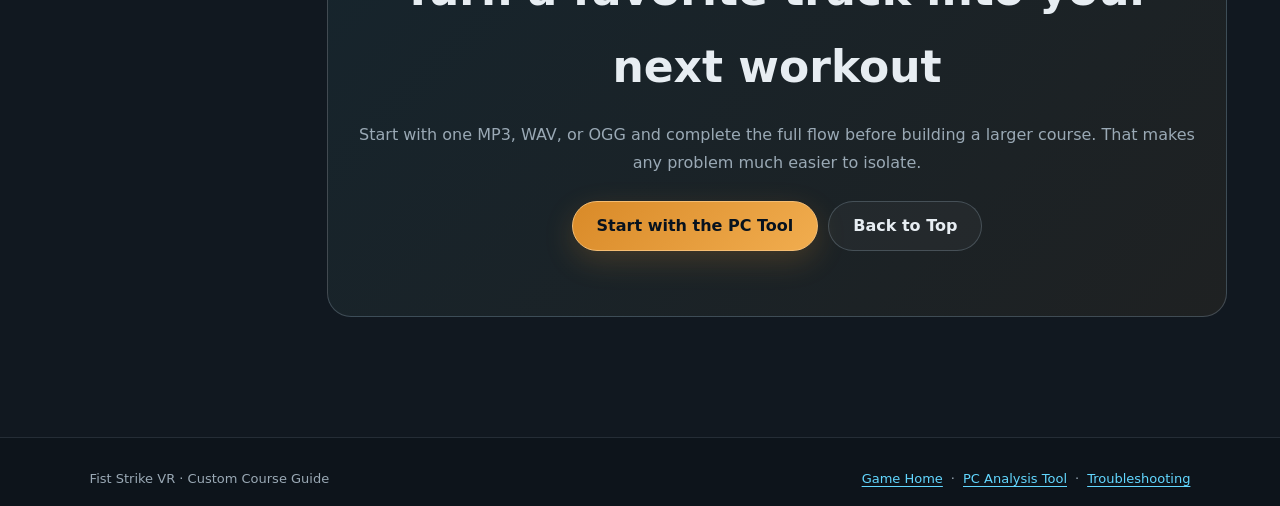
==== commit 2197bb7b: "update images" ====
--- a/docs/diy/index.html
+++ b/docs/diy/index.html
@@ -66,7 +66,7 @@
         <a href="#install">1. Install the PC Tool</a><a href="#analyze">2. Analyze Music</a>
         <a href="#organize">3. Organize the Course</a><a href="#usb">4. Copy over USB</a>
         <a href="#quest">5. Import in Game</a><a href="#update">Update a Course</a>
-        <a href="#troubleshooting">Troubleshooting</a><a href="#screenshots">Screenshot List</a>
+        <a href="#troubleshooting">Troubleshooting</a>
       </aside>
 
       <article class="guide">
@@ -104,7 +104,7 @@
             <li>Select <b>Code → Download ZIP</b>, then fully extract the archive to a local drive.</li>
             <li>Do not run scripts inside the ZIP preview. Move the extracted folder to its final location before initialization.</li>
           </ol>
-          <figure class="shot-placeholder" data-shot="S01"><div><span>S01</span><strong>Placeholder: GitHub download menu</strong><small>Show Code → Download ZIP</small></div><figcaption>Download the project from GitHub and fully extract it.</figcaption></figure>
+          <figure class="guide-shot" data-shot="S01"><img src="./images/S01.jpg" alt="GitHub Code menu showing the Download ZIP option" loading="lazy" decoding="async"><figcaption>Download the project from GitHub and fully extract it.</figcaption></figure>
 
           <div class="platform-tabs" data-tabs>
             <div class="tab-list" role="tablist" aria-label="Choose a computer platform">
@@ -120,7 +120,7 @@
                 <li>Keep the window open until it displays <code>Setup complete</code>.</li>
               </ol>
               <div class="callout callout-warning"><strong>A long download is normal</strong><p>The CPU package typically downloads about 1.5–2.5 GB; CUDA about 3–5 GB. The first analysis may also download model files.</p></div>
-              <figure class="shot-placeholder" data-shot="S02"><div><span>S02</span><strong>Placeholder: Windows setup complete</strong><small>Show the selected backend and Setup complete</small></div><figcaption>Wait for Setup complete before closing the window.</figcaption></figure>
+              <figure class="guide-shot" data-shot="S02"><img src="./images/S02.jpg" alt="Windows initialization window showing the selected backend and Setup complete" loading="lazy" decoding="async"><figcaption>Wait for Setup complete before closing the window.</figcaption></figure>
             </div>
             <div class="tab-panel" role="tabpanel" data-panel="macos" hidden>
               <h3>1.2 First-time setup on macOS</h3>
@@ -128,7 +128,7 @@
               <div class="code-block"><pre><code>chmod +x platforms/macos/init.command platforms/macos/start.command
 ./platforms/macos/init.command</code></pre><button class="copy-button" type="button" data-copy>Copy</button></div>
               <p>If Gatekeeper blocks the script, right-click <code>init.command</code> in Finder, select “Open,” and confirm once. Wait for <code>Setup complete</code>.</p>
-              <figure class="shot-placeholder" data-shot="S03"><div><span>S03</span><strong>Placeholder: macOS setup complete</strong><small>Show the Terminal command and Setup complete</small></div><figcaption>Apple Silicon Macs use MPS acceleration when available.</figcaption></figure>
+              <figure class="guide-shot" data-shot="S03"><img src="./images/S03.jpg" alt="macOS Terminal showing the initialization command and Setup complete" loading="lazy" decoding="async"><figcaption>Apple Silicon Macs use MPS acceleration when available.</figcaption></figure>
             </div>
           </div>
         </section>
@@ -143,7 +143,7 @@
             <div class="choice-card"><span>ONE SONG</span><h4>Single File</h4><ol><li>Select Browse... and choose audio</li><li>Select Start Analysis</li><li>Wait for the completed status</li></ol></div>
             <div class="choice-card"><span>MULTIPLE SONGS</span><h4>Directory</h4><ol><li>Select Browse... and choose a folder</li><li>Choose whether to include subfolders</li><li>Select Start Directory Analysis</li></ol></div>
           </div>
-          <figure class="shot-placeholder" data-shot="S04"><div><span>S04</span><strong>Placeholder: music analysis web page</strong><small>Show the Single File and Directory entry points</small></div><figcaption>Analyze the final audio file that you will copy to Quest.</figcaption></figure>
+          <figure class="guide-shot" data-shot="S04"><img src="./images/S04.jpg" alt="Music analysis web page with Single File and Directory analysis options" loading="lazy" decoding="async"><figcaption>Analyze the final audio file that you will copy to Quest.</figcaption></figure>
           <div class="callout callout-important"><strong>PC input formats are not the same as in-game formats</strong><p>The analysis tool can read <code>WAV / FLAC / MP3 / OGG / M4A / AAC / WMA</code>, but Quest currently imports only <b>MP3, WAV, and OGG</b>. Convert other formats first, then analyze the final converted file.</p></div>
           <h3>2.3 Find the results</h3>
           <p>Each run creates a timestamped folder here:</p>
@@ -158,7 +158,7 @@
             <strong>If the portable tool cannot complete the analysis</strong>
             <p>You can use the upstream <a href="https://github.com/openmirlab/all-in-one-infer#readme" target="_blank" rel="noopener noreferrer">openmirlab/all-in-one-infer project</a> to analyze the music and generate beat data instead. Follow that project's README for environment setup, analysis, and output instructions.</p>
           </div>
-          <figure class="shot-placeholder" data-shot="S05"><div><span>S05</span><strong>Placeholder: completed analysis and output folder</strong><small>Show the completed status, JSON output, or outputs/gradio folder</small></div><figcaption>Confirm that every song you plan to import has a matching JSON.</figcaption></figure>
+          <figure class="guide-shot" data-shot="S05"><img src="./images/S05.jpg" alt="Completed music analysis with generated JSON results" loading="lazy" decoding="async"><figcaption>Confirm that every song you plan to import has a matching JSON.</figcaption></figure>
         </section>
 
         <section class="guide-section" id="organize">
@@ -202,7 +202,7 @@
          └─ Slow Warm-up/
             ├─ 01 - Artist C - Song C.wav
             └─ 01 - Artist C - Song C.json</code></pre></div>
-          <figure class="shot-placeholder" data-shot="S06"><div><span>S06</span><strong>Placeholder: Quest destination on the computer</strong><small>Show the full Documents/FistStrikeVR/FistStrikeSongs breadcrumb</small></div><figcaption>Copy the complete root folder, not a single song.</figcaption></figure>
+          <figure class="guide-shot" data-shot="S06"><img src="./images/S06.jpg" alt="Quest storage on the computer at Documents, FistStrikeVR, FistStrikeSongs" loading="lazy" decoding="async"><figcaption>Copy the complete root folder, not a single song.</figcaption></figure>
         </section>
 
         <section class="guide-section" id="quest">
@@ -214,8 +214,8 @@
             <li>Stay at the <code>FistStrikeSongs</code> root and select “Use this folder,” then allow access. Do not enter one individual course before confirming.</li>
             <li>Return to the game and wait for the scan. Select a course card to start training.</li>
           </ol>
-          <figure class="shot-placeholder" data-shot="S07"><div><span>S07</span><strong>Placeholder: Quest system folder picker</strong><small>Show FistStrikeSongs selected and the Use this folder action</small></div><figcaption>Select the parent folder that contains all course folders.</figcaption></figure>
-          <figure class="shot-placeholder" data-shot="S08"><div><span>S08</span><strong>Placeholder: Custom Courses in game</strong><small>Show Import Help, Choose Folder, Rescan, and a course card</small></div><figcaption>Course cards display available songs, duration, and BPM range.</figcaption></figure>
+          <figure class="guide-shot" data-shot="S07"><img src="./images/S07.jpg" alt="Quest system folder picker with FistStrikeSongs selected and the Use this folder action" loading="lazy" decoding="async"><figcaption>Select the parent folder that contains all course folders.</figcaption></figure>
+          <figure class="guide-shot" data-shot="S08"><img src="./images/S08.jpg" alt="Fist Strike VR Custom Courses page showing import actions and a course card" loading="lazy" decoding="async"><figcaption>Course cards display available songs, duration, and BPM range.</figcaption></figure>
           <div class="callout"><strong>Why can the first scan take longer?</strong><p>The game reads each analysis JSON and copies valid songs into the app cache. Unchanged songs reuse that cache on later scans. Do not quit the game while a scan is running.</p></div>
         </section>
 
@@ -235,14 +235,10 @@
             <details><summary>The analysis JSON is invalid or the song is unavailable</summary><div><p>Delete the old JSON and analyze the audio again with the latest PC tool. Do not edit JSON manually. Generate a new JSON whenever the audio file changes.</p></div></details>
             <details><summary>A course contains a filename conflict</summary><div><p>Two audio files cannot share one base name, even with different formats. Rename the audio files and generate new matching JSON files.</p></div></details>
             <details><summary>The scan or cache operation fails</summary><div><p>Check free space on Quest, confirm the USB copy completed, and scan again. If needed, test with a smaller course first.</p></div></details>
+            <details><summary>The analysis page shows “Analysis failed (exit code 1)” or WinError 5</summary><div><p>If the error looks like the example below, first close the PC analysis tool, delete the <code>Portable/models</code> folder inside the tool directory, then restart the tool and analyze the music again. The model files will be downloaded again, so keep the computer online and wait for the download to finish.</p><figure class="troubleshooting-shot"><img src="./images/error1.jpg" alt="Analysis page showing Analysis failed (exit code 1) with PermissionError and WinError 5 in the runtime log"><figcaption>For this type of model-cache access error, try deleting <code>Portable/models</code> before analyzing again.</figcaption></figure></div></details>
             <details><summary>The PC tool does not initialize or start</summary><div><p>Run the platform's initialization script again, then check your network, disk space, and <code>Portable/logs/</code>. For WinError 5, check UAC, Windows Security, and antivirus software. On macOS, run <code>chmod +x platforms/macos/*.command</code> again.</p></div></details>
             <details><summary>MP3 decoding fails in the PC tool</summary><div><p>Install FFmpeg, or convert the audio to WAV/OGG before analyzing it. Do not download individual DLL files from unofficial websites.</p></div></details>
           </div>
-        </section>
-
-        <section class="guide-section screenshot-section" id="screenshots">
-          <div class="section-heading"><span class="section-kicker">Page maintenance</span><h2>Production screenshots still needed</h2><p>This page contains eight screenshot placeholders. Use a consistent UI language, hide private filenames and device serial numbers, and capture close to 16:9 where possible.</p></div>
-          <div class="shot-list"><span>S01 GitHub download menu</span><span>S02 Windows setup complete</span><span>S03 macOS setup complete</span><span>S04 Music analysis web page</span><span>S05 Analysis output folder</span><span>S06 Quest USB destination</span><span>S07 Quest system folder picker</span><span>S08 In-game course list</span></div>
         </section>
 
         <section class="guide-section final-cta">
--- a/docs/diy/styles.css
+++ b/docs/diy/styles.css
@@ -100,12 +100,9 @@
 .rules-grid > div b { color: var(--text); }.rules-grid > div p { margin: 5px 0 0; color: var(--muted); font-size: 14px; }
 .compare-grid { display: grid; grid-template-columns: 1fr 1fr; gap: 12px; margin: 20px 0; }.compare { display: grid; gap: 8px; padding: 16px; border: 1px solid var(--line); border-radius: 13px; background: var(--panel); }.compare span { font-size: 12px; font-weight: 850; }.compare.good span { color: var(--green); }.compare.bad span { color: var(--red); }.compare code { width: max-content; max-width: 100%; }
 .tree-card.compact { max-width: 680px; }
-.shot-placeholder { margin: 28px 0; }
-.shot-placeholder > div { position: relative; display: grid; place-items: center; min-height: 340px; padding: 40px; overflow: hidden; border: 1px dashed rgba(88, 196, 220, .35); border-radius: var(--radius); text-align: center; background: linear-gradient(135deg, rgba(88, 196, 220, .045), rgba(232, 164, 74, .025)); }
-.shot-placeholder > div::before { content: ""; position: absolute; inset: 0; opacity: .22; background-image: linear-gradient(rgba(88, 196, 220, .1) 1px, transparent 1px), linear-gradient(90deg, rgba(88, 196, 220, .1) 1px, transparent 1px); background-size: 28px 28px; mask-image: linear-gradient(to bottom, black, transparent); }
-.shot-placeholder span, .shot-placeholder strong, .shot-placeholder small { position: relative; display: block; }.shot-placeholder span { display: grid; place-items: center; width: 48px; height: 48px; margin-bottom: 12px; border-radius: 50%; color: var(--bg); background: var(--cyan); font-weight: 900; }.shot-placeholder strong { font-size: 19px; }.shot-placeholder small { margin-top: 6px; color: var(--muted); }.shot-placeholder figcaption { padding: 10px 4px 0; color: var(--muted); font-size: 13px; }
+.guide-shot { margin: 28px 0; }.guide-shot img { display: block; width: 100%; height: auto; border: 1px solid var(--line); border-radius: var(--radius); background: #fff; box-shadow: 0 14px 36px rgba(0, 0, 0, .18); }.guide-shot figcaption { padding: 10px 4px 0; color: var(--muted); font-size: 13px; }
 .faq-list { display: grid; gap: 9px; }.faq-list details { border: 1px solid var(--line); border-radius: 13px; background: var(--panel); }.faq-list summary { padding: 17px 20px; cursor: pointer; font-weight: 750; }.faq-list details > div { padding: 0 20px 18px; color: var(--muted); }.faq-list p { margin: 0; }
-.shot-list { display: grid; grid-template-columns: 1fr 1fr; gap: 8px; }.shot-list span { padding: 12px 15px; border: 1px solid var(--line); border-radius: 10px; color: var(--muted); background: var(--panel); font-size: 13px; }
+.troubleshooting-shot { margin: 18px 0 0; }.troubleshooting-shot img { display: block; width: 100%; height: auto; border: 1px solid var(--line); border-radius: 10px; }.troubleshooting-shot figcaption { margin-top: 8px; color: var(--muted); font-size: 13px; }
 .final-cta { padding: 65px 30px; text-align: center; border: 1px solid var(--line-strong); border-radius: 24px; background: linear-gradient(135deg, rgba(88, 196, 220, .075), rgba(232, 164, 74, .065)); }.final-cta h2 { margin: 8px 0; font-size: clamp(30px, 4vw, 44px); }.final-cta p { color: var(--muted); }.final-cta > div { display: flex; justify-content: center; flex-wrap: wrap; gap: 10px; margin-top: 24px; }
 .site-footer { display: flex; justify-content: space-between; gap: 20px; padding: 30px clamp(24px, 7vw, 110px); border-top: 1px solid rgba(143, 163, 177, .18); color: #9aa9b5; background: #0d141b; font-size: 13px; }.site-footer p { margin: 0; }.site-footer span { margin: 0 8px; }
 
@@ -115,7 +112,7 @@
 @media (max-width: 680px) {
   .site-header { height: 64px; padding-inline: 16px; }.brand small, .header-actions .desktop-action { display: none; }.header-actions .button { min-height: 38px; padding-inline: 14px; font-size: 13px; }.language-switch { min-width: 38px; height: 38px; }
   .hero { min-height: 0; padding: 65px 20px 75px; }.hero h1 { font-size: 45px; }.hero-visual { min-height: 280px; }.orbit-one { width: 270px; height: 270px; }.orbit-two { width: 340px; height: 340px; }.hero-card { padding: 22px; }.hero-card strong { font-size: 27px; }
-  .page-shell { padding: 42px 18px 80px; }.guide-section { padding-bottom: 55px; }.flow-grid { grid-template-columns: 1fr 1fr; }.flow-grid li { min-height: 130px; }.check-grid, .choice-grid, .rules-grid, .command-grid, .compare-grid, .shot-list { grid-template-columns: 1fr; }.numbered-heading { align-items: flex-start; }.step-number { flex-basis: 48px; height: 48px; border-radius: 14px; }.shot-placeholder > div { min-height: 240px; padding: 24px; }.site-footer { flex-direction: column; }
+  .page-shell { padding: 42px 18px 80px; }.guide-section { padding-bottom: 55px; }.flow-grid { grid-template-columns: 1fr 1fr; }.flow-grid li { min-height: 130px; }.check-grid, .choice-grid, .rules-grid, .command-grid, .compare-grid { grid-template-columns: 1fr; }.numbered-heading { align-items: flex-start; }.step-number { flex-basis: 48px; height: 48px; border-radius: 14px; }.site-footer { flex-direction: column; }
 }
 @media (prefers-reduced-motion: reduce) { html { scroll-behavior: auto; } *, *::before, *::after { transition-duration: .01ms !important; animation-duration: .01ms !important; } }
-@media print { .site-header, .toc, .hero-visual, .copy-button, .final-cta, .site-footer { display: none !important; }.hero { display: block; min-height: 0; padding: 20px 0; }.page-shell { display: block; padding: 0; }.guide-section { break-inside: avoid; }.shot-placeholder > div { min-height: 180px; } body { color: #111; background: #fff; } }
+@media print { .site-header, .toc, .hero-visual, .copy-button, .final-cta, .site-footer { display: none !important; }.hero { display: block; min-height: 0; padding: 20px 0; }.page-shell { display: block; padding: 0; }.guide-section { break-inside: avoid; } body { color: #111; background: #fff; } }
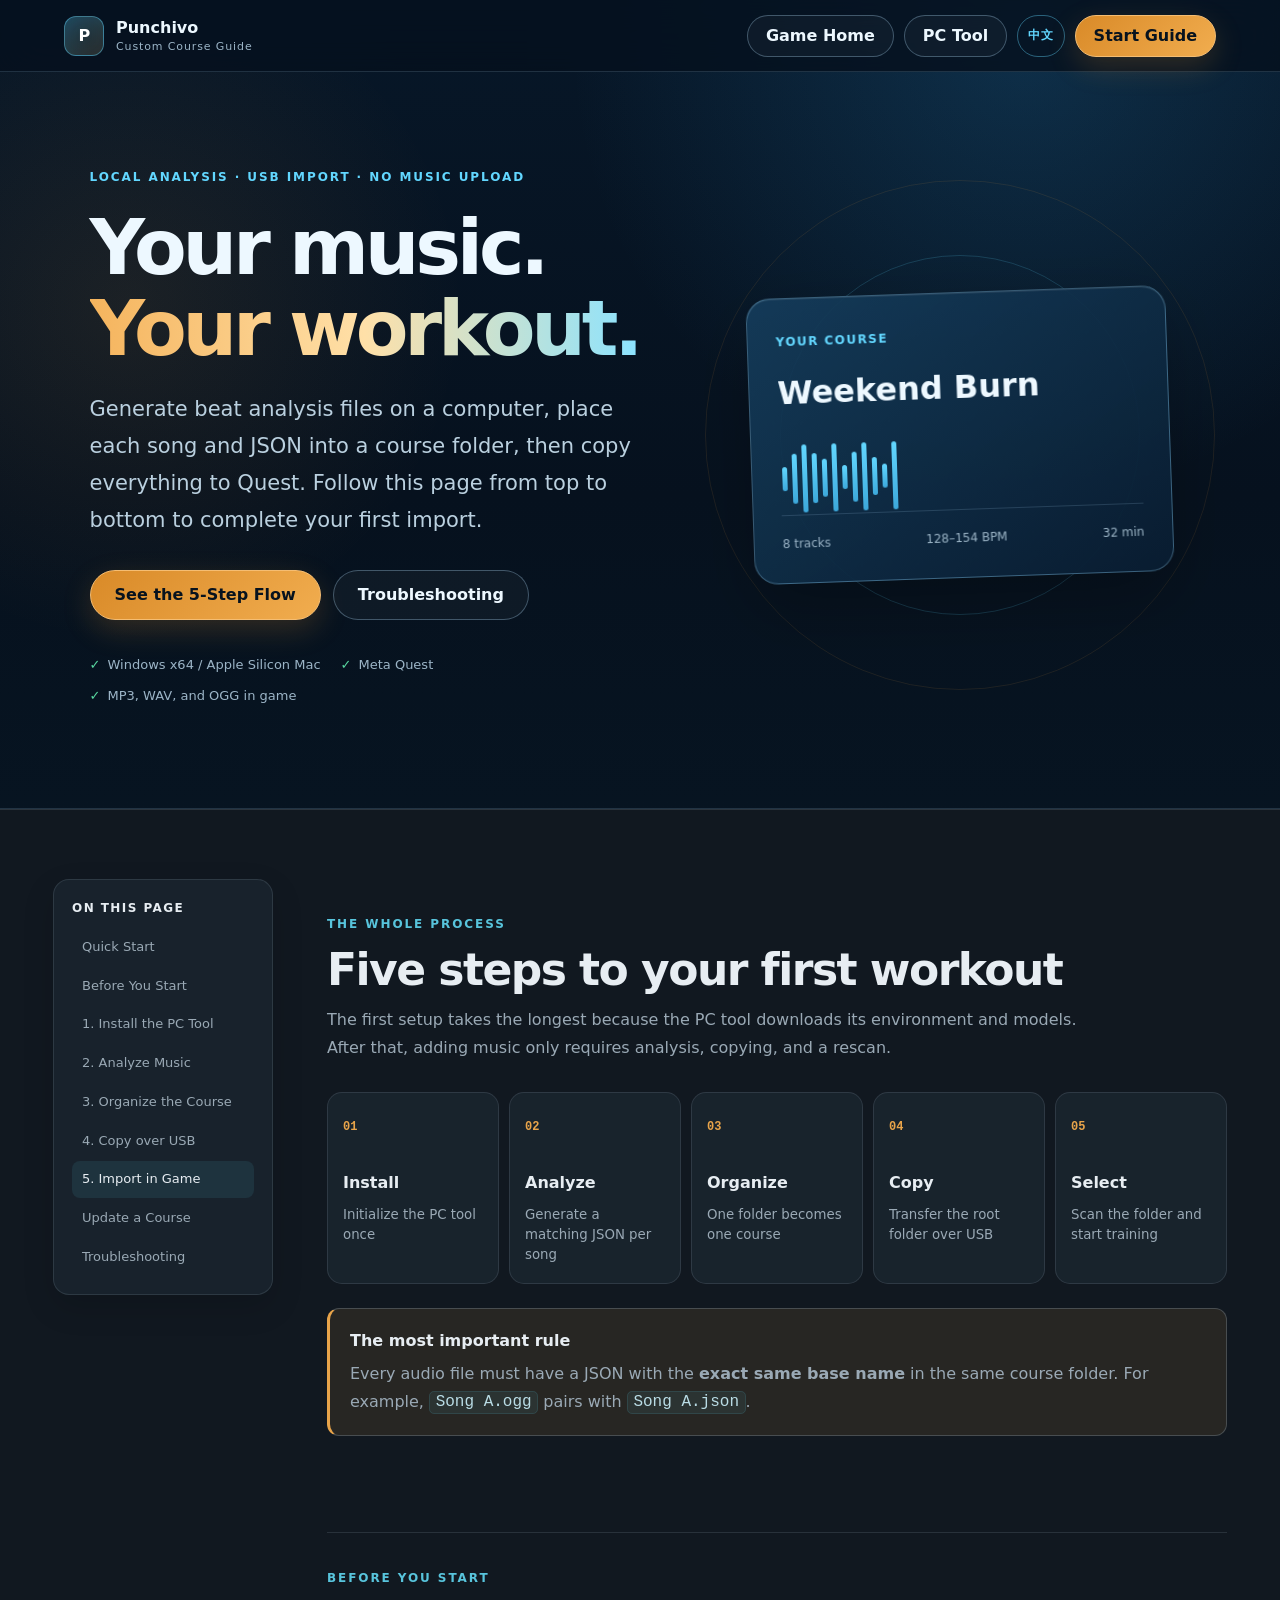
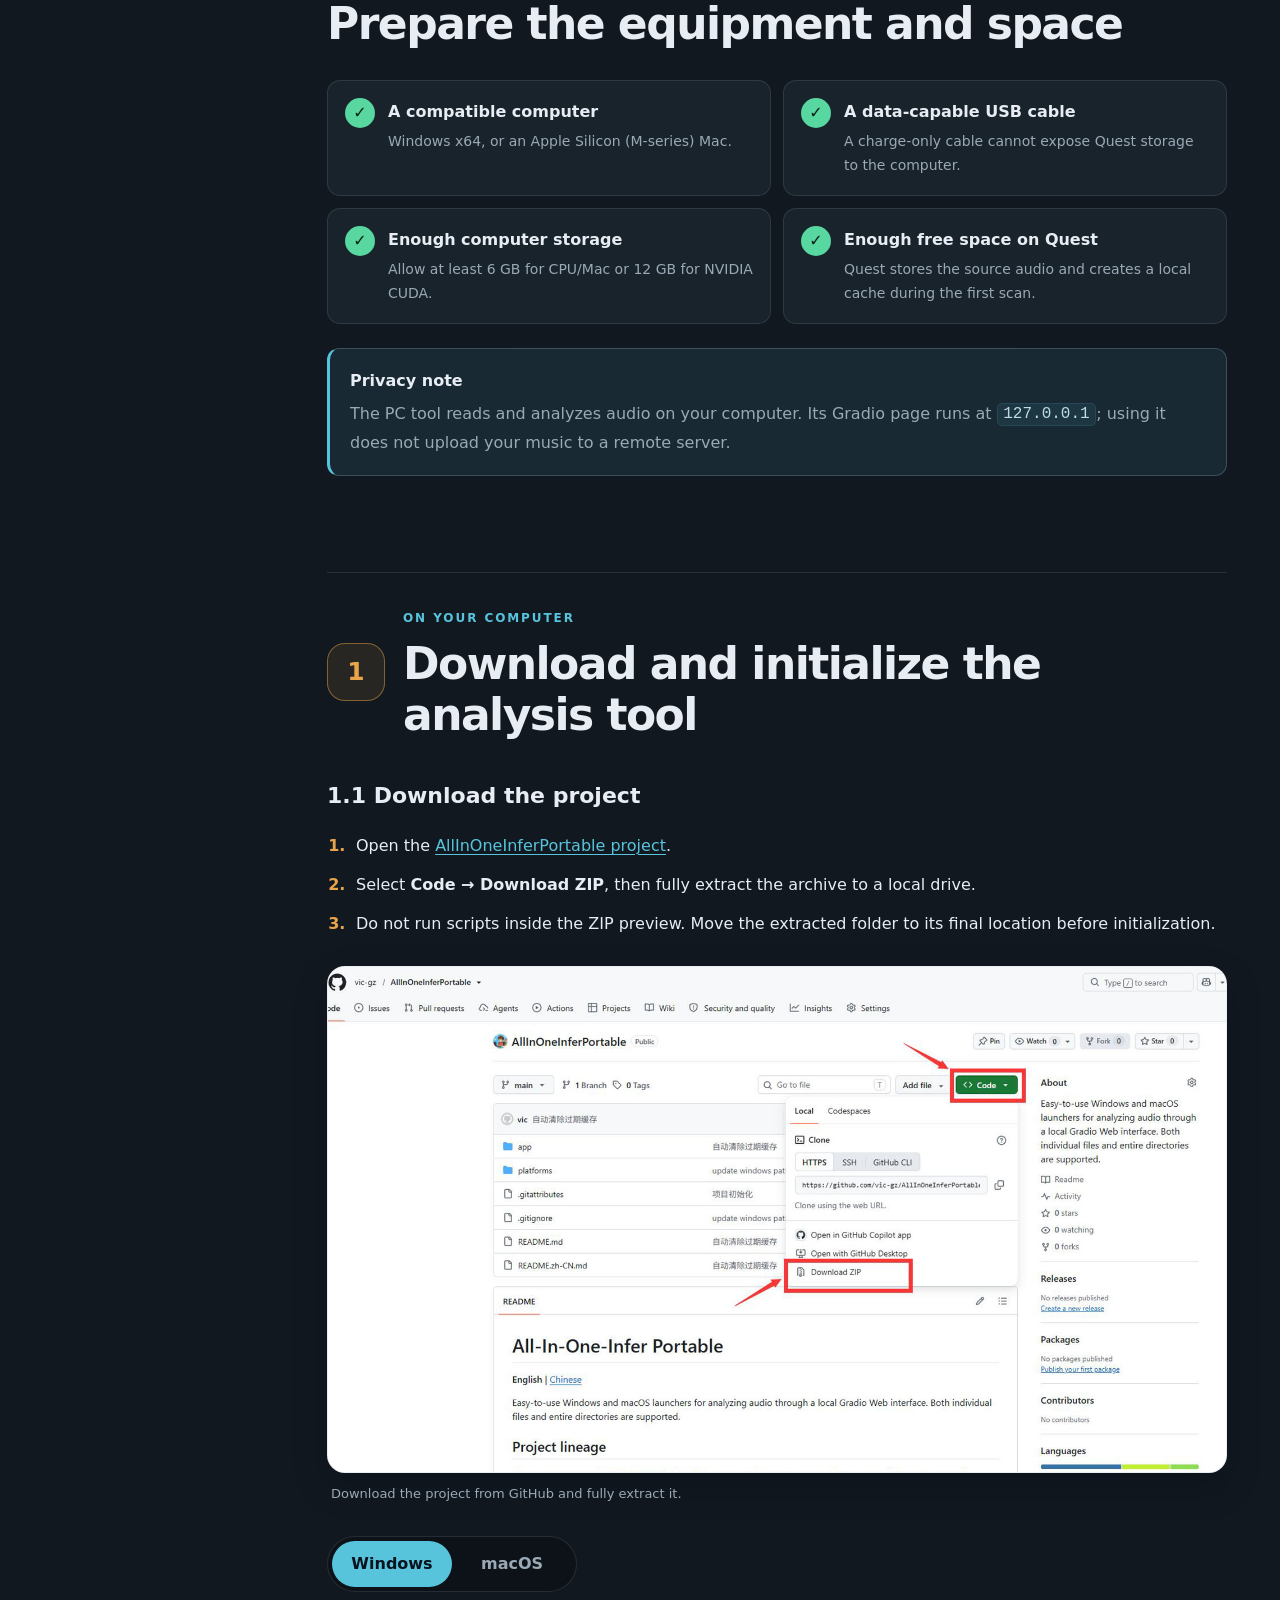
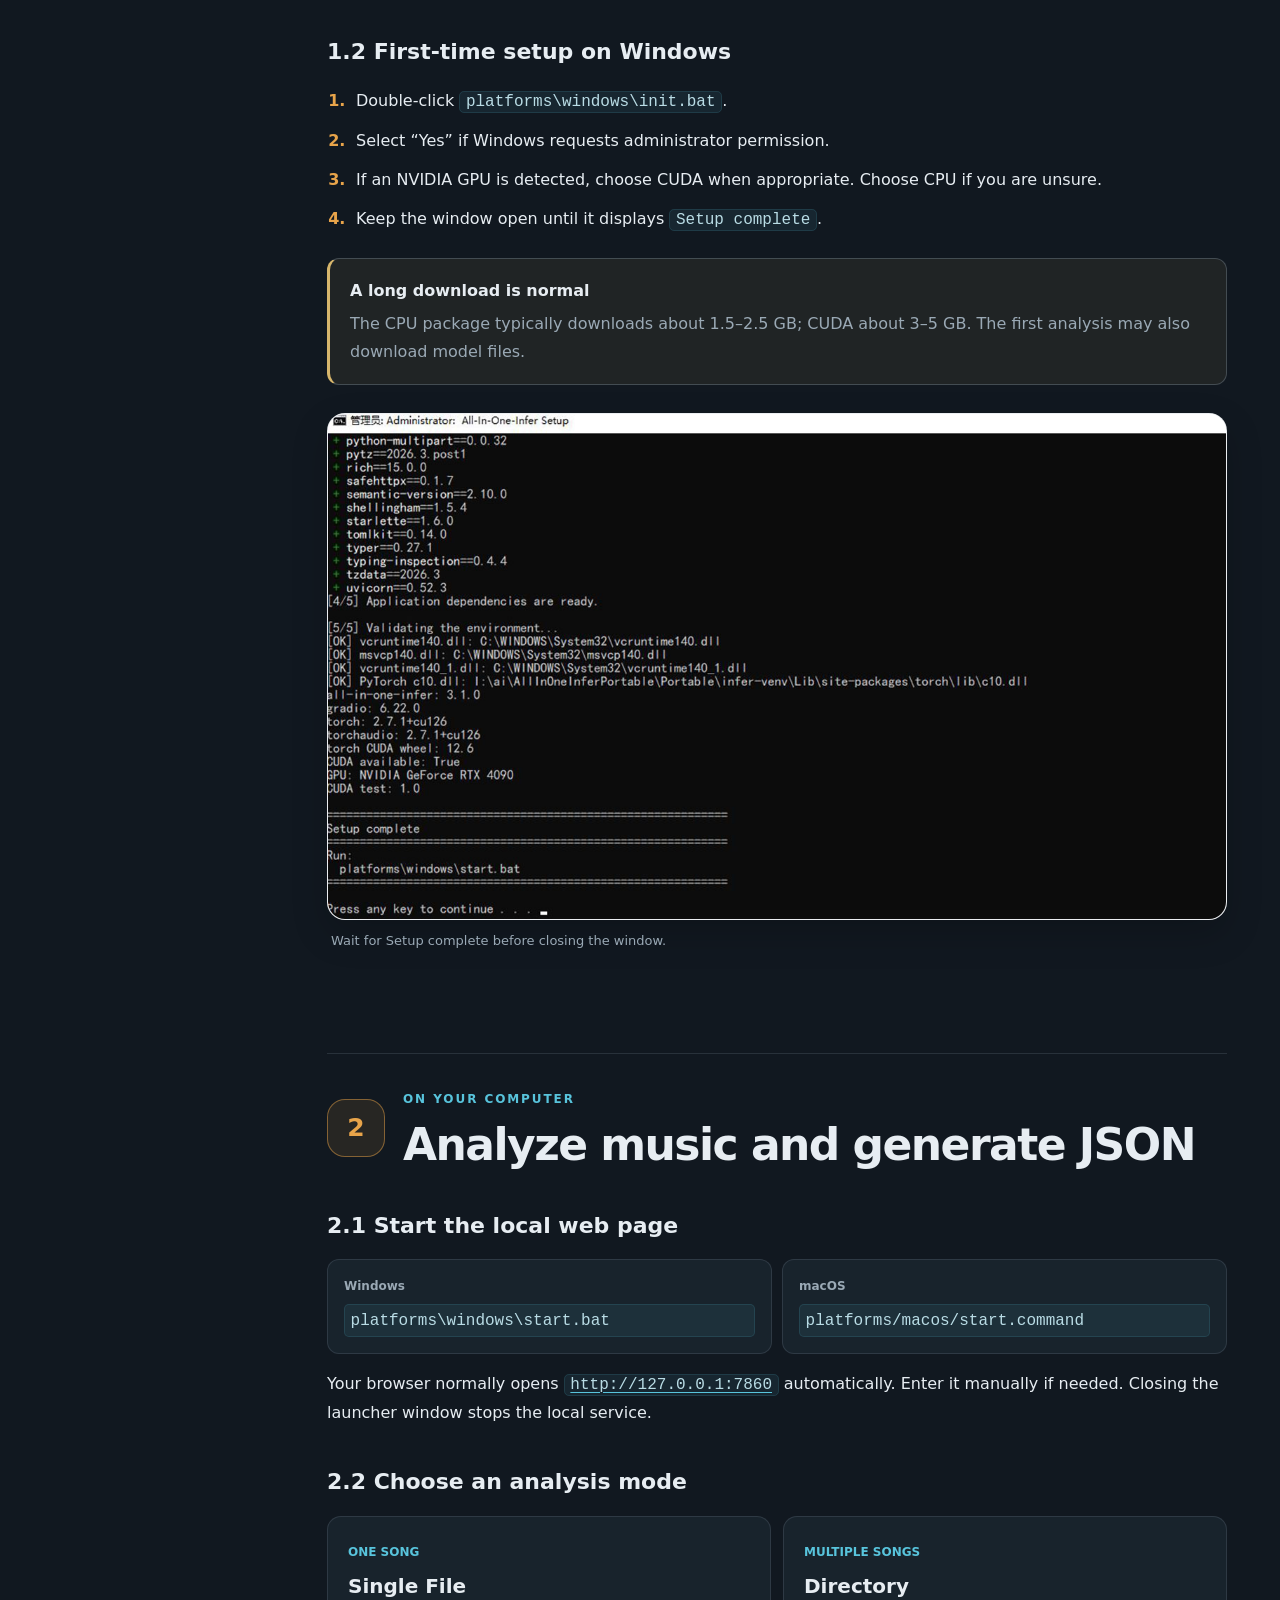
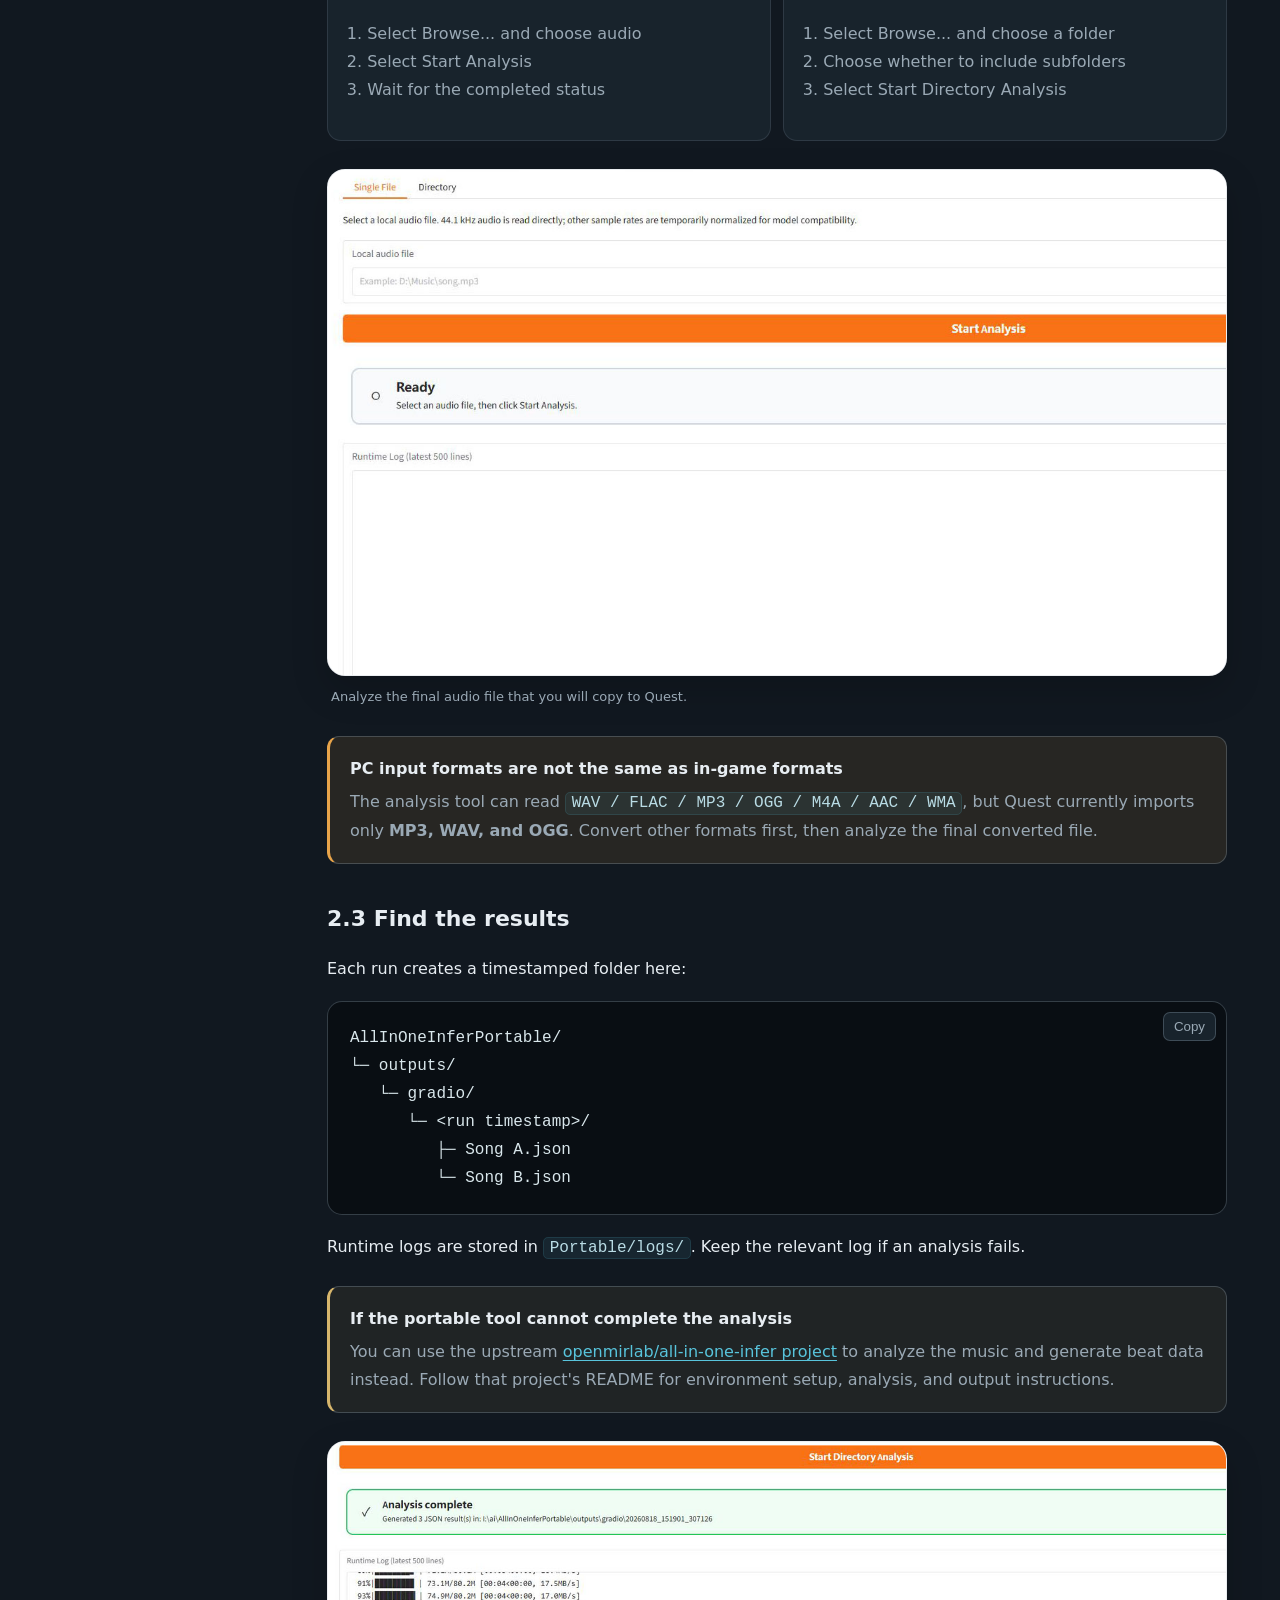
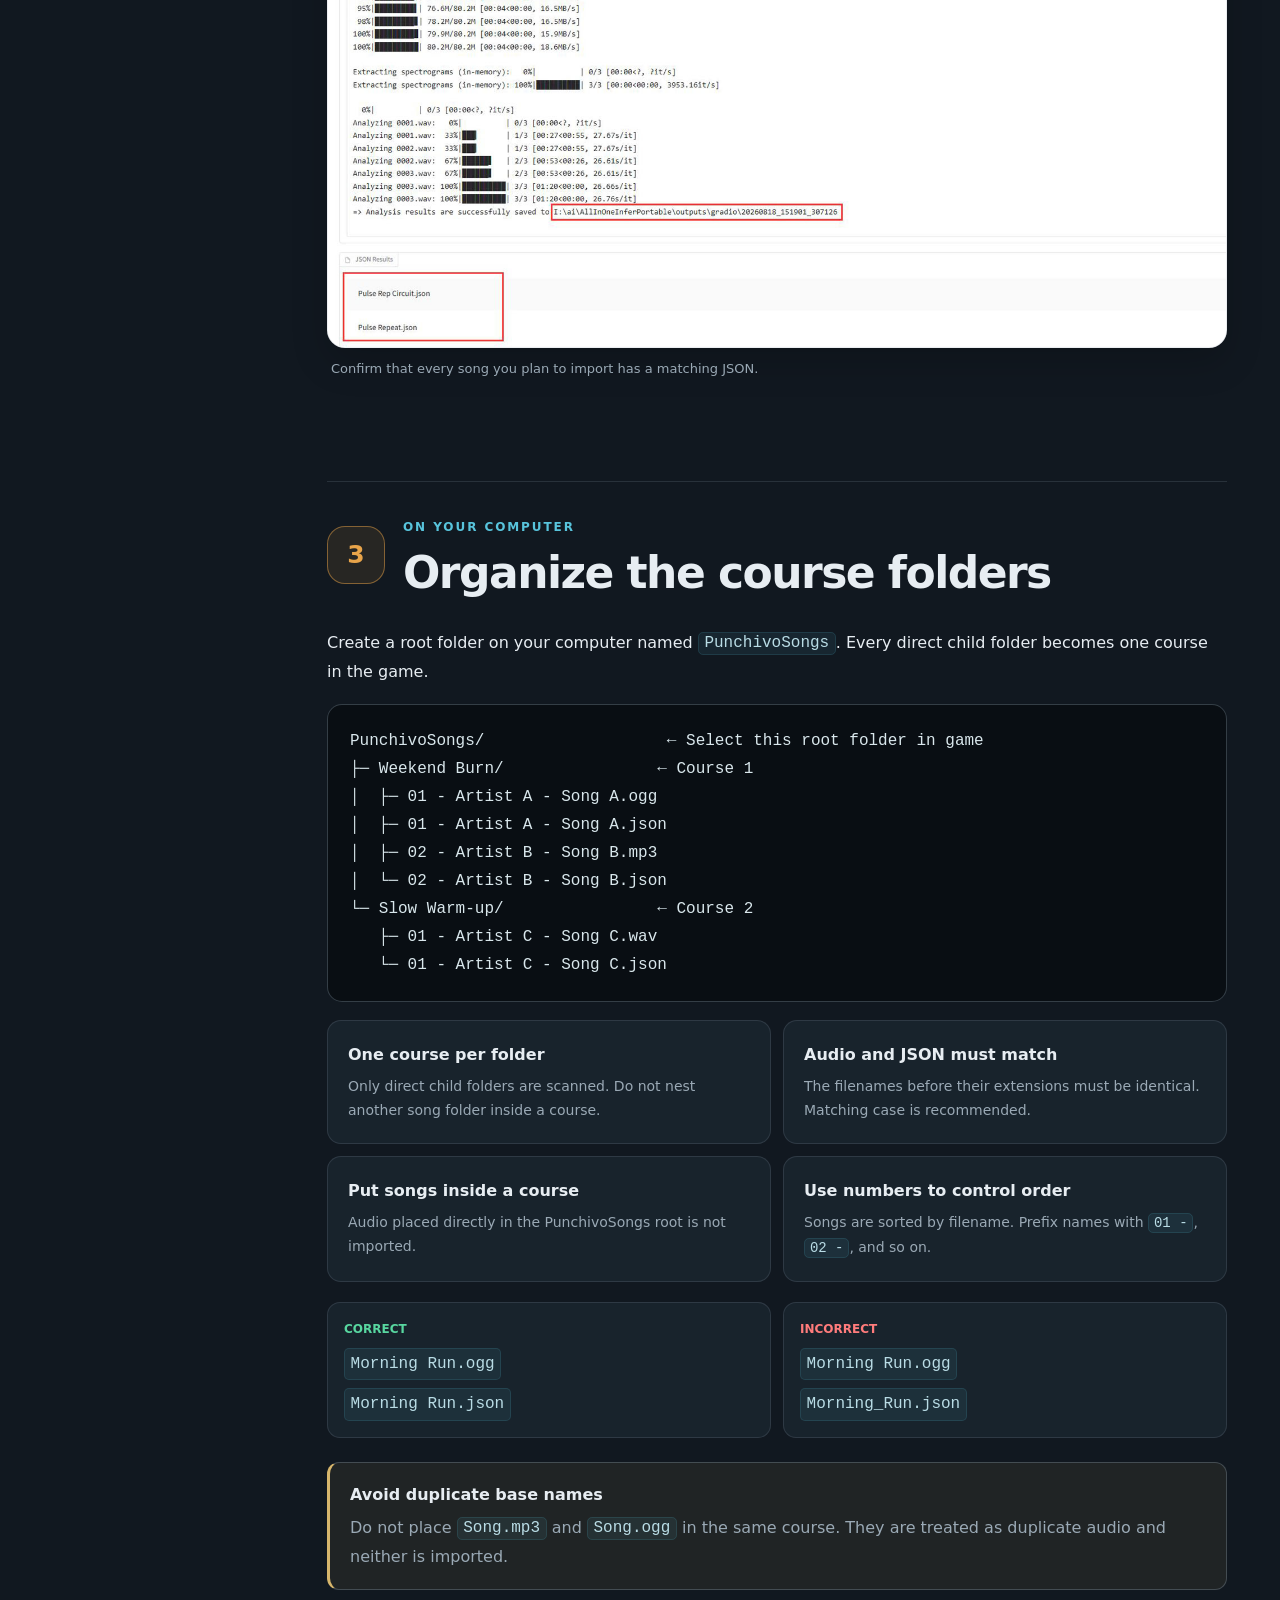
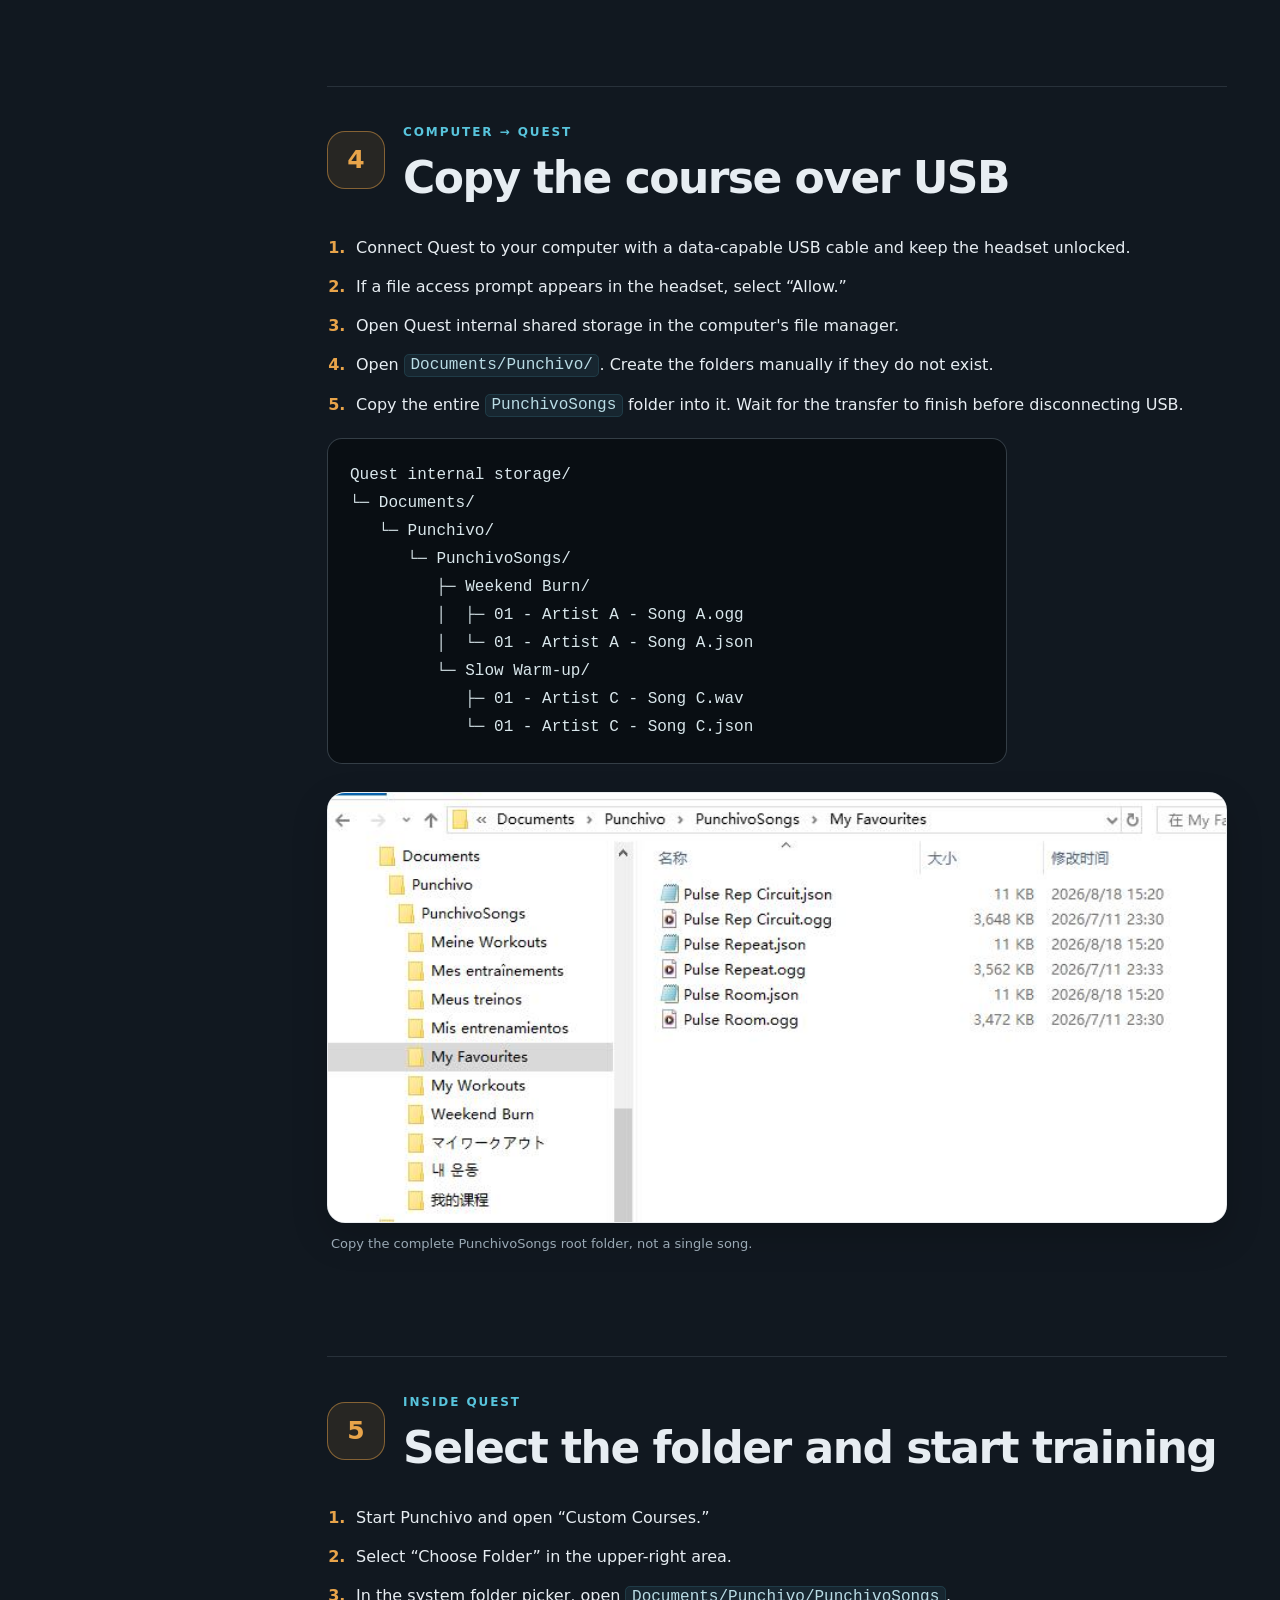
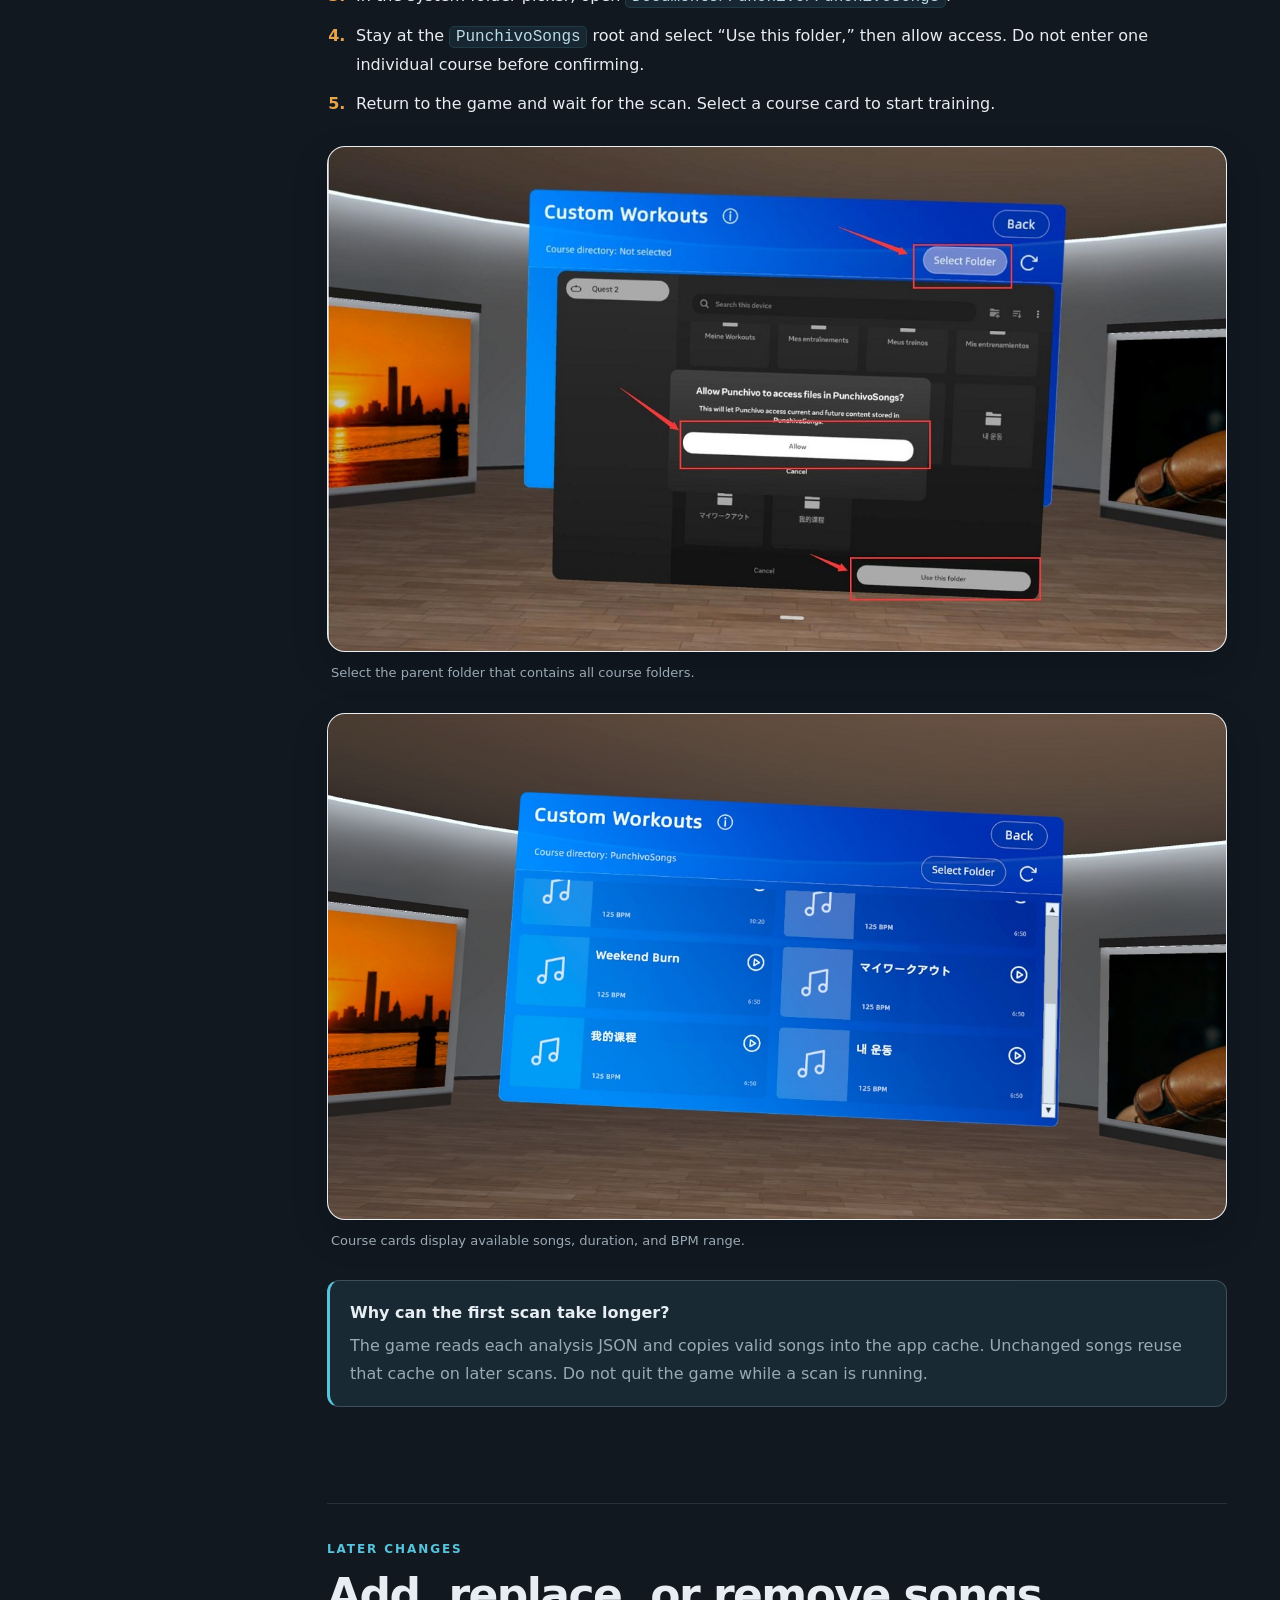
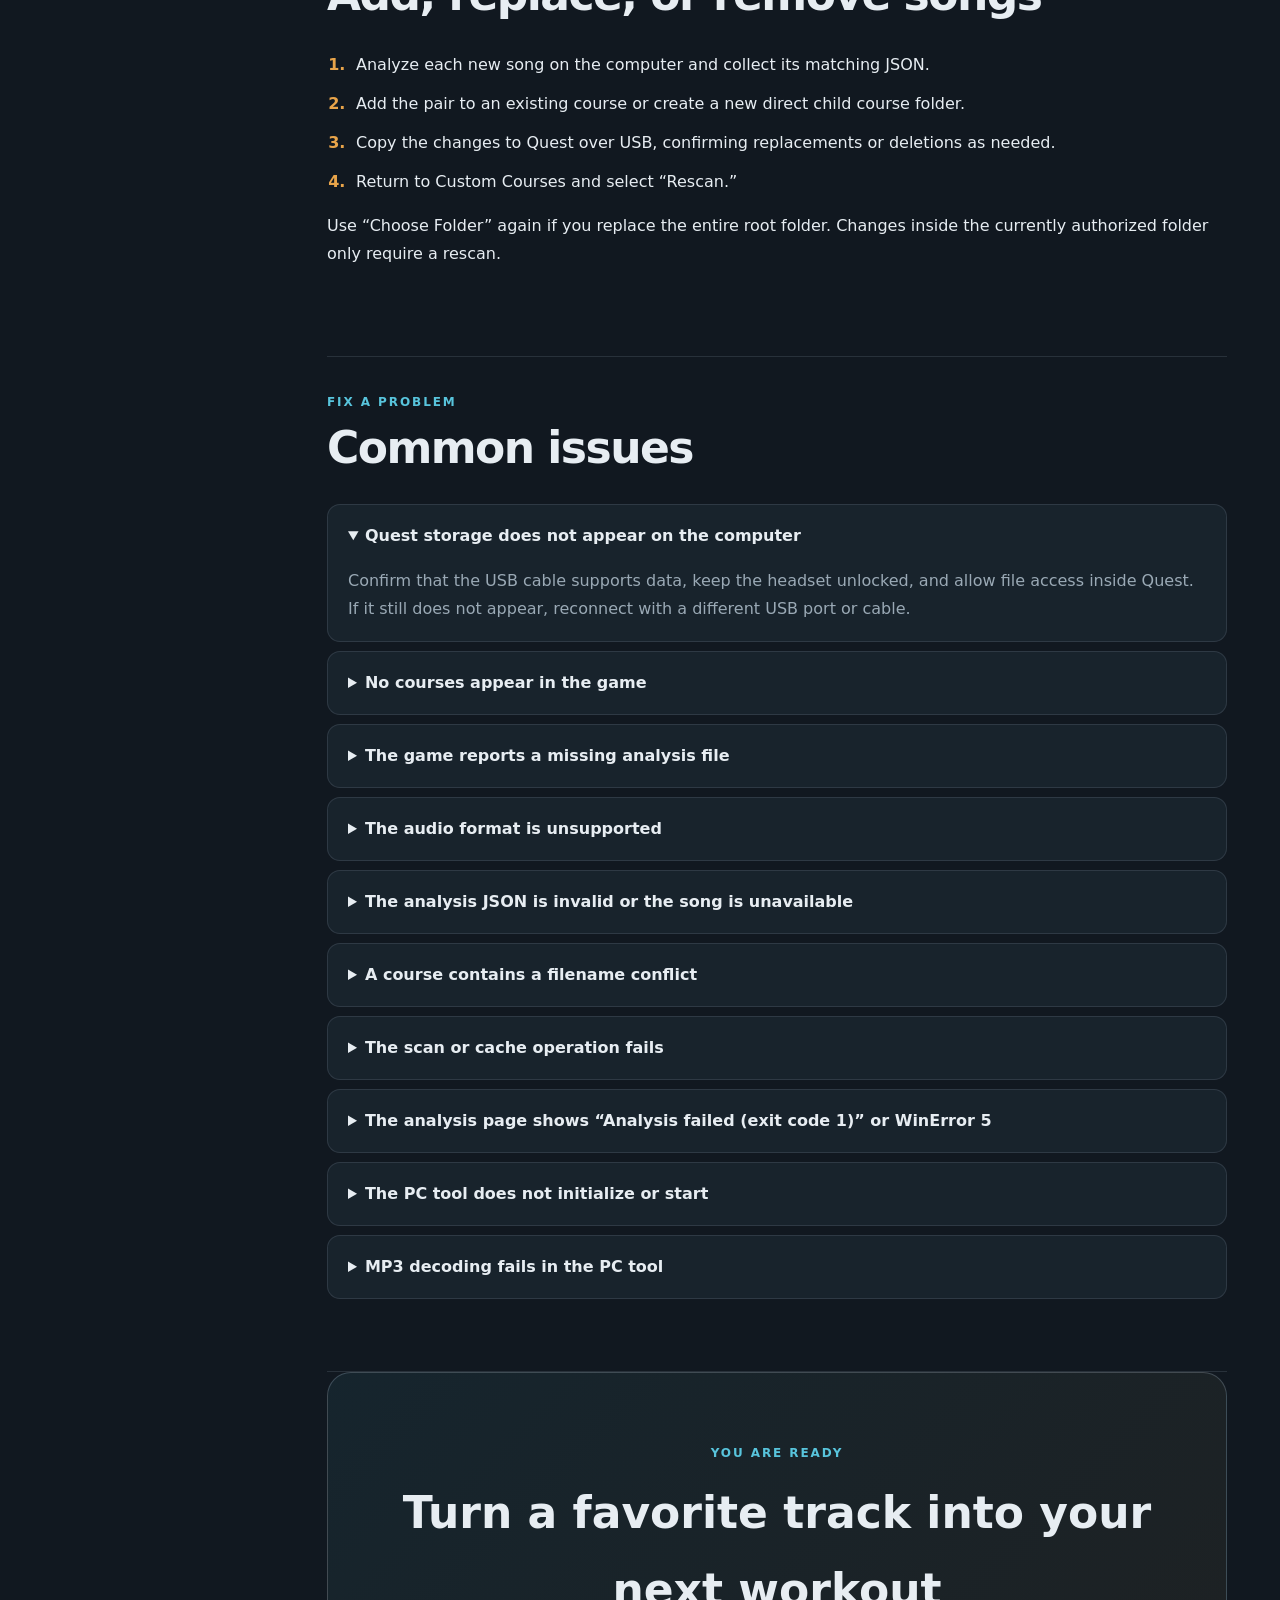
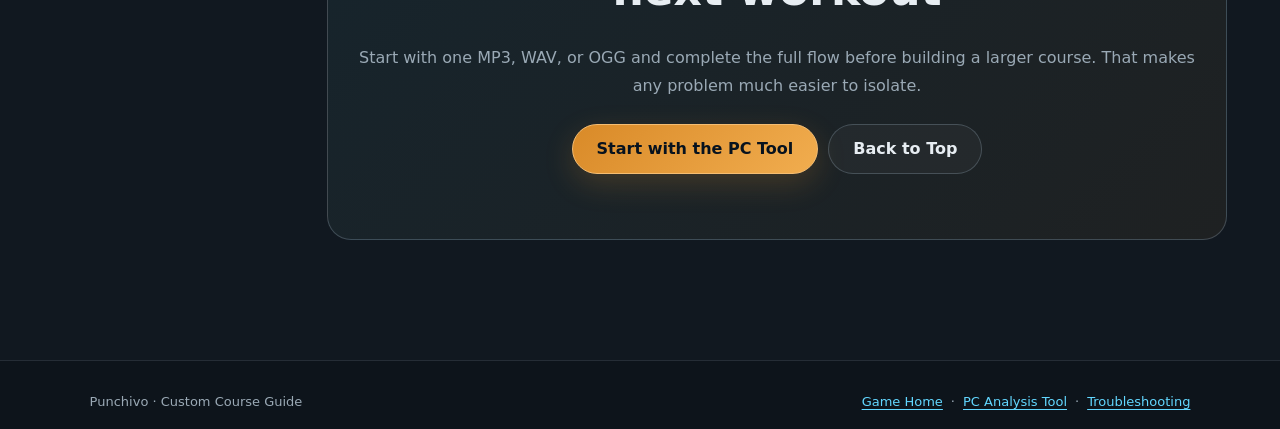
==== commit f4011e48: "游戏名称更新" ====
--- a/docs/diy/index.html
+++ b/docs/diy/index.html
@@ -4,9 +4,9 @@
   <meta charset="utf-8">
   <meta name="viewport" content="width=device-width, initial-scale=1">
   <meta name="theme-color" content="#071728">
-  <meta name="description" content="The complete Fist Strike VR custom course guide: analyze music on a computer, organize a course, copy it to Quest over USB, and start training.">
-  <meta property="og:title" content="Fist Strike VR Custom Course Guide">
-  <meta property="og:description" content="Turn your own music into a Fist Strike VR boxing workout.">
+  <meta name="description" content="The complete Punchivo custom course guide: analyze music on a computer, organize a course, copy it to Quest over USB, and start training.">
+  <meta property="og:title" content="Punchivo Custom Course Guide">
+  <meta property="og:description" content="Turn your own music into a Punchivo boxing workout.">
   <meta property="og:type" content="website">
   <meta property="og:url" content="https://vic-gz.github.io/fsvr/diy/">
   <link rel="canonical" href="https://vic-gz.github.io/fsvr/diy/">
@@ -15,15 +15,15 @@
   <link rel="alternate" hreflang="x-default" href="https://vic-gz.github.io/fsvr/diy/">
   <link rel="stylesheet" href="./styles.css">
   <noscript><style>.tab-panel[hidden]{display:block !important}.tab-list{display:none !important}</style></noscript>
-  <title>Custom Course Guide · Fist Strike VR</title>
+  <title>Custom Course Guide · Punchivo</title>
 </head>
 <body>
   <a class="skip-link" href="#main-content">Skip to content</a>
 
   <header class="site-header">
     <a class="brand" href="#top" aria-label="Back to the top">
-      <span class="brand-mark" aria-hidden="true">FS</span>
-      <span><strong>Fist Strike VR</strong><small>Custom Course Guide</small></span>
+      <span class="brand-mark" aria-hidden="true">P</span>
+      <span><strong>Punchivo</strong><small>Custom Course Guide</small></span>
     </a>
     <nav class="header-actions" aria-label="Page actions">
       <a class="button button-ghost desktop-action" href="../">Game Home</a>
@@ -163,8 +163,8 @@
 
         <section class="guide-section" id="organize">
           <div class="section-heading numbered-heading"><span class="step-number">3</span><div><span class="section-kicker">On your computer</span><h2>Organize the course folders</h2></div></div>
-          <p>Create a root folder on your computer named <code>FistStrikeSongs</code>. Every direct child folder becomes one course in the game.</p>
-          <div class="tree-card" aria-label="Correct course folder example"><pre><code>FistStrikeSongs/                 ← Select this root folder in game
+          <p>Create a root folder on your computer named <code>PunchivoSongs</code>. Every direct child folder becomes one course in the game.</p>
+          <div class="tree-card" aria-label="Correct course folder example"><pre><code>PunchivoSongs/                   ← Select this root folder in game
 ├─ Weekend Burn/                ← Course 1
 │  ├─ 01 - Artist A - Song A.ogg
 │  ├─ 01 - Artist A - Song A.json
@@ -176,7 +176,7 @@
           <div class="rules-grid">
             <div><b>One course per folder</b><p>Only direct child folders are scanned. Do not nest another song folder inside a course.</p></div>
             <div><b>Audio and JSON must match</b><p>The filenames before their extensions must be identical. Matching case is recommended.</p></div>
-            <div><b>Put songs inside a course</b><p>Audio placed directly in the FistStrikeSongs root is not imported.</p></div>
+            <div><b>Put songs inside a course</b><p>Audio placed directly in the PunchivoSongs root is not imported.</p></div>
             <div><b>Use numbers to control order</b><p>Songs are sorted by filename. Prefix names with <code>01 -</code>, <code>02 -</code>, and so on.</p></div>
           </div>
           <div class="compare-grid"><div class="compare good"><span>CORRECT</span><code>Morning Run.ogg</code><code>Morning Run.json</code></div><div class="compare bad"><span>INCORRECT</span><code>Morning Run.ogg</code><code>Morning_Run.json</code></div></div>
@@ -189,33 +189,33 @@
             <li>Connect Quest to your computer with a data-capable USB cable and keep the headset unlocked.</li>
             <li>If a file access prompt appears in the headset, select “Allow.”</li>
             <li>Open Quest internal shared storage in the computer's file manager.</li>
-            <li>Open <code>Documents/FistStrikeVR/</code>. Create the folders manually if they do not exist.</li>
-            <li>Copy the entire <code>FistStrikeSongs</code> folder into it. Wait for the transfer to finish before disconnecting USB.</li>
+            <li>Open <code>Documents/Punchivo/</code>. Create the folders manually if they do not exist.</li>
+            <li>Copy the entire <code>PunchivoSongs</code> folder into it. Wait for the transfer to finish before disconnecting USB.</li>
           </ol>
           <div class="tree-card compact" aria-label="Target folder on Quest"><pre><code>Quest internal storage/
 └─ Documents/
-   └─ FistStrikeVR/
-      └─ FistStrikeSongs/
+   └─ Punchivo/
+      └─ PunchivoSongs/
          ├─ Weekend Burn/
          │  ├─ 01 - Artist A - Song A.ogg
          │  └─ 01 - Artist A - Song A.json
          └─ Slow Warm-up/
             ├─ 01 - Artist C - Song C.wav
             └─ 01 - Artist C - Song C.json</code></pre></div>
-          <figure class="guide-shot" data-shot="S06"><img src="./images/S06.jpg" alt="Quest storage on the computer at Documents, FistStrikeVR, FistStrikeSongs" loading="lazy" decoding="async"><figcaption>Copy the complete root folder, not a single song.</figcaption></figure>
+          <figure class="guide-shot" data-shot="S06"><img src="./images/S06.jpg" alt="Quest storage showing the custom-course target folder" loading="lazy" decoding="async"><figcaption>Copy the complete PunchivoSongs root folder, not a single song.</figcaption></figure>
         </section>
 
         <section class="guide-section" id="quest">
           <div class="section-heading numbered-heading"><span class="step-number">5</span><div><span class="section-kicker">Inside Quest</span><h2>Select the folder and start training</h2></div></div>
           <ol class="steps">
-            <li>Start Fist Strike VR and open “Custom Courses.”</li>
+            <li>Start Punchivo and open “Custom Courses.”</li>
             <li>Select “Choose Folder” in the upper-right area.</li>
-            <li>In the system folder picker, open <code>Documents/FistStrikeVR/FistStrikeSongs</code>.</li>
-            <li>Stay at the <code>FistStrikeSongs</code> root and select “Use this folder,” then allow access. Do not enter one individual course before confirming.</li>
+            <li>In the system folder picker, open <code>Documents/Punchivo/PunchivoSongs</code>.</li>
+            <li>Stay at the <code>PunchivoSongs</code> root and select “Use this folder,” then allow access. Do not enter one individual course before confirming.</li>
             <li>Return to the game and wait for the scan. Select a course card to start training.</li>
           </ol>
-          <figure class="guide-shot" data-shot="S07"><img src="./images/S07.jpg" alt="Quest system folder picker with FistStrikeSongs selected and the Use this folder action" loading="lazy" decoding="async"><figcaption>Select the parent folder that contains all course folders.</figcaption></figure>
-          <figure class="guide-shot" data-shot="S08"><img src="./images/S08.jpg" alt="Fist Strike VR Custom Courses page showing import actions and a course card" loading="lazy" decoding="async"><figcaption>Course cards display available songs, duration, and BPM range.</figcaption></figure>
+          <figure class="guide-shot" data-shot="S07"><img src="./images/S07.jpg" alt="Quest system folder picker with PunchivoSongs selected and the Use this folder action" loading="lazy" decoding="async"><figcaption>Select the parent folder that contains all course folders.</figcaption></figure>
+          <figure class="guide-shot" data-shot="S08"><img src="./images/S08.jpg" alt="Punchivo Custom Courses page showing import actions and a course card" loading="lazy" decoding="async"><figcaption>Course cards display available songs, duration, and BPM range.</figcaption></figure>
           <div class="callout"><strong>Why can the first scan take longer?</strong><p>The game reads each analysis JSON and copies valid songs into the app cache. Unchanged songs reuse that cache on later scans. Do not quit the game while a scan is running.</p></div>
         </section>
 
@@ -229,7 +229,7 @@
           <div class="section-heading"><span class="section-kicker">Fix a problem</span><h2>Common issues</h2></div>
           <div class="faq-list">
             <details open><summary>Quest storage does not appear on the computer</summary><div><p>Confirm that the USB cable supports data, keep the headset unlocked, and allow file access inside Quest. If it still does not appear, reconnect with a different USB port or cable.</p></div></details>
-            <details><summary>No courses appear in the game</summary><div><p>Confirm that you selected the <code>FistStrikeSongs</code> root and that it contains at least one direct child course folder. Songs at the root and deeper nested folders are not scanned.</p></div></details>
+            <details><summary>No courses appear in the game</summary><div><p>Confirm that you selected the <code>PunchivoSongs</code> root and that it contains at least one direct child course folder. Songs at the root and deeper nested folders are not scanned.</p></div></details>
             <details><summary>The game reports a missing analysis file</summary><div><p>Audio and JSON must be in the same course folder with exactly matching base names. For example, <code>Song.mp3</code> must pair with <code>Song.json</code>.</p></div></details>
             <details><summary>The audio format is unsupported</summary><div><p>Quest currently supports MP3, WAV, and OGG. Convert the source audio to one of these formats, then generate a new JSON from the converted file.</p></div></details>
             <details><summary>The analysis JSON is invalid or the song is unavailable</summary><div><p>Delete the old JSON and analyze the audio again with the latest PC tool. Do not edit JSON manually. Generate a new JSON whenever the audio file changes.</p></div></details>
@@ -251,7 +251,7 @@
   </main>
 
   <footer class="site-footer">
-    <p>Fist Strike VR · Custom Course Guide</p>
+    <p>Punchivo · Custom Course Guide</p>
     <p><a href="../">Game Home</a><span>·</span><a href="https://github.com/vic-gz/AllInOneInferPortable" target="_blank" rel="noopener noreferrer">PC Analysis Tool</a><span>·</span><a href="#troubleshooting">Troubleshooting</a></p>
   </footer>
   <script src="./app.js" defer></script>
